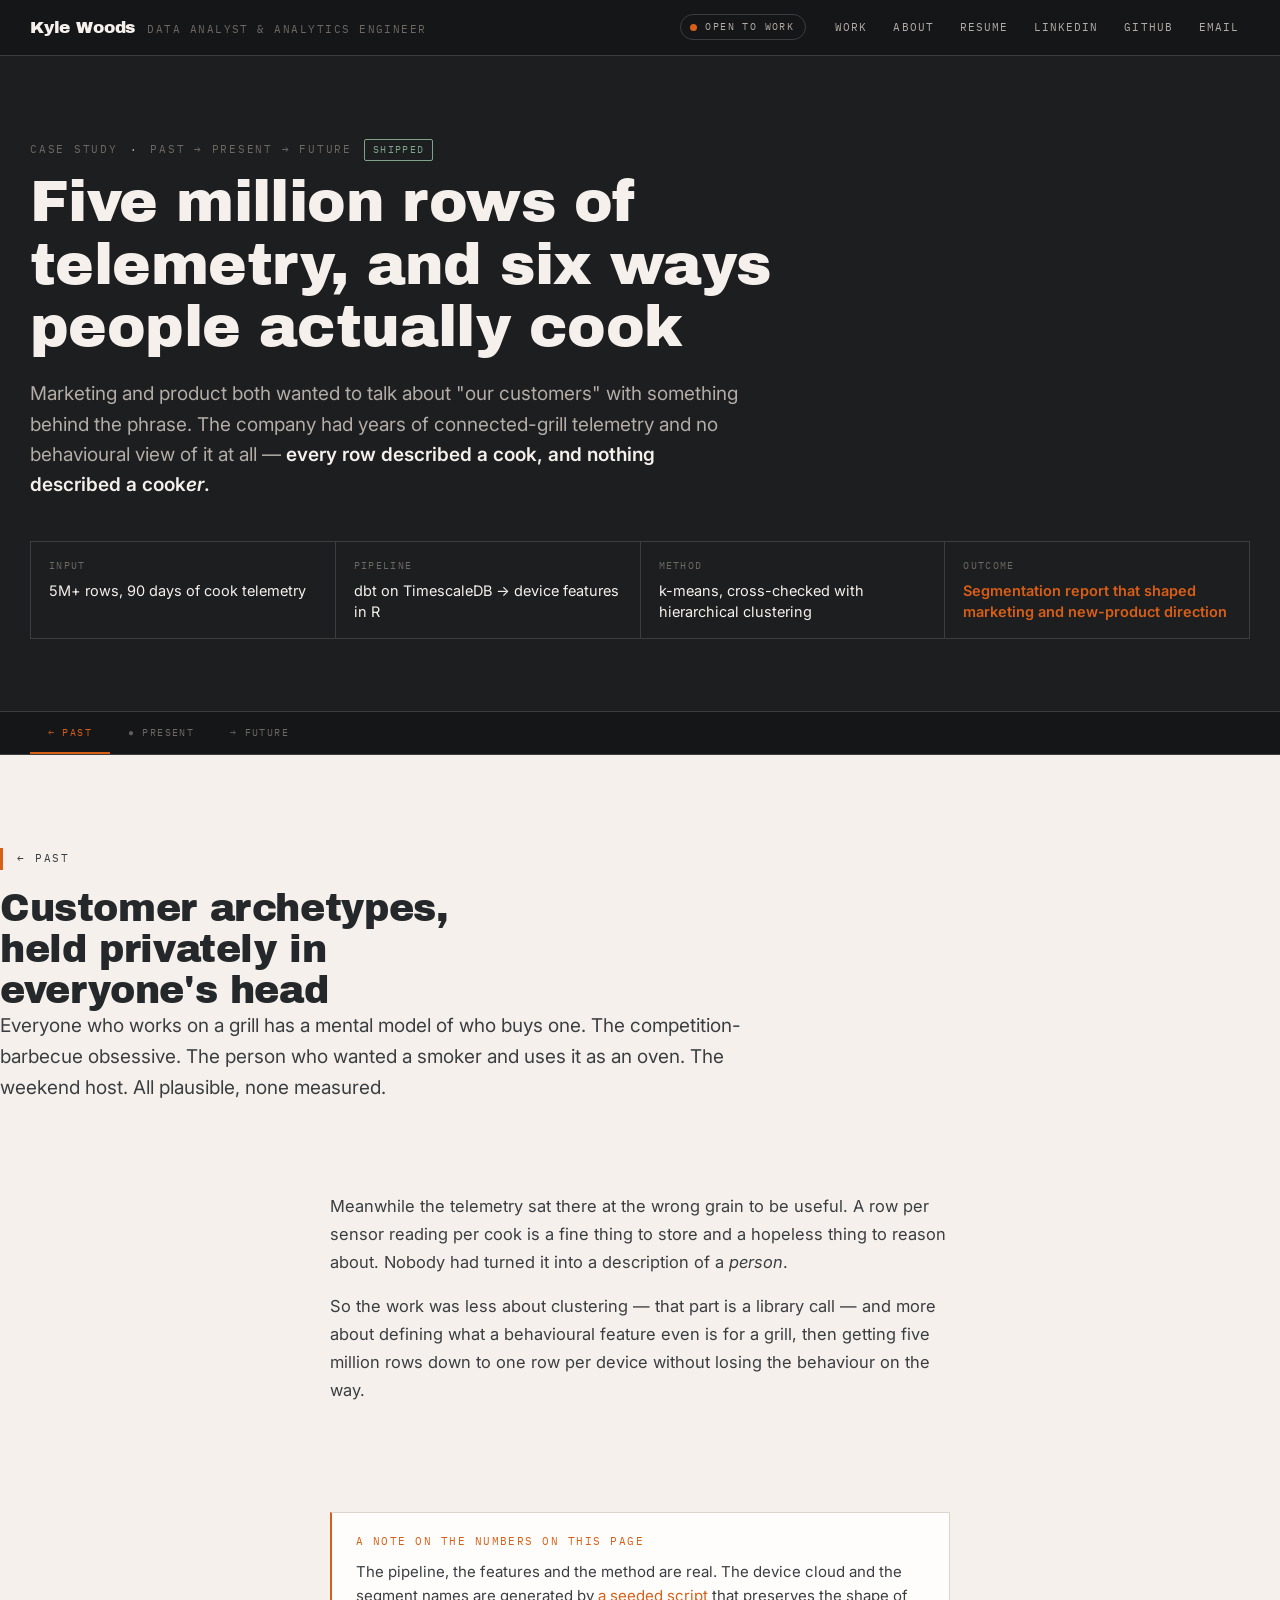
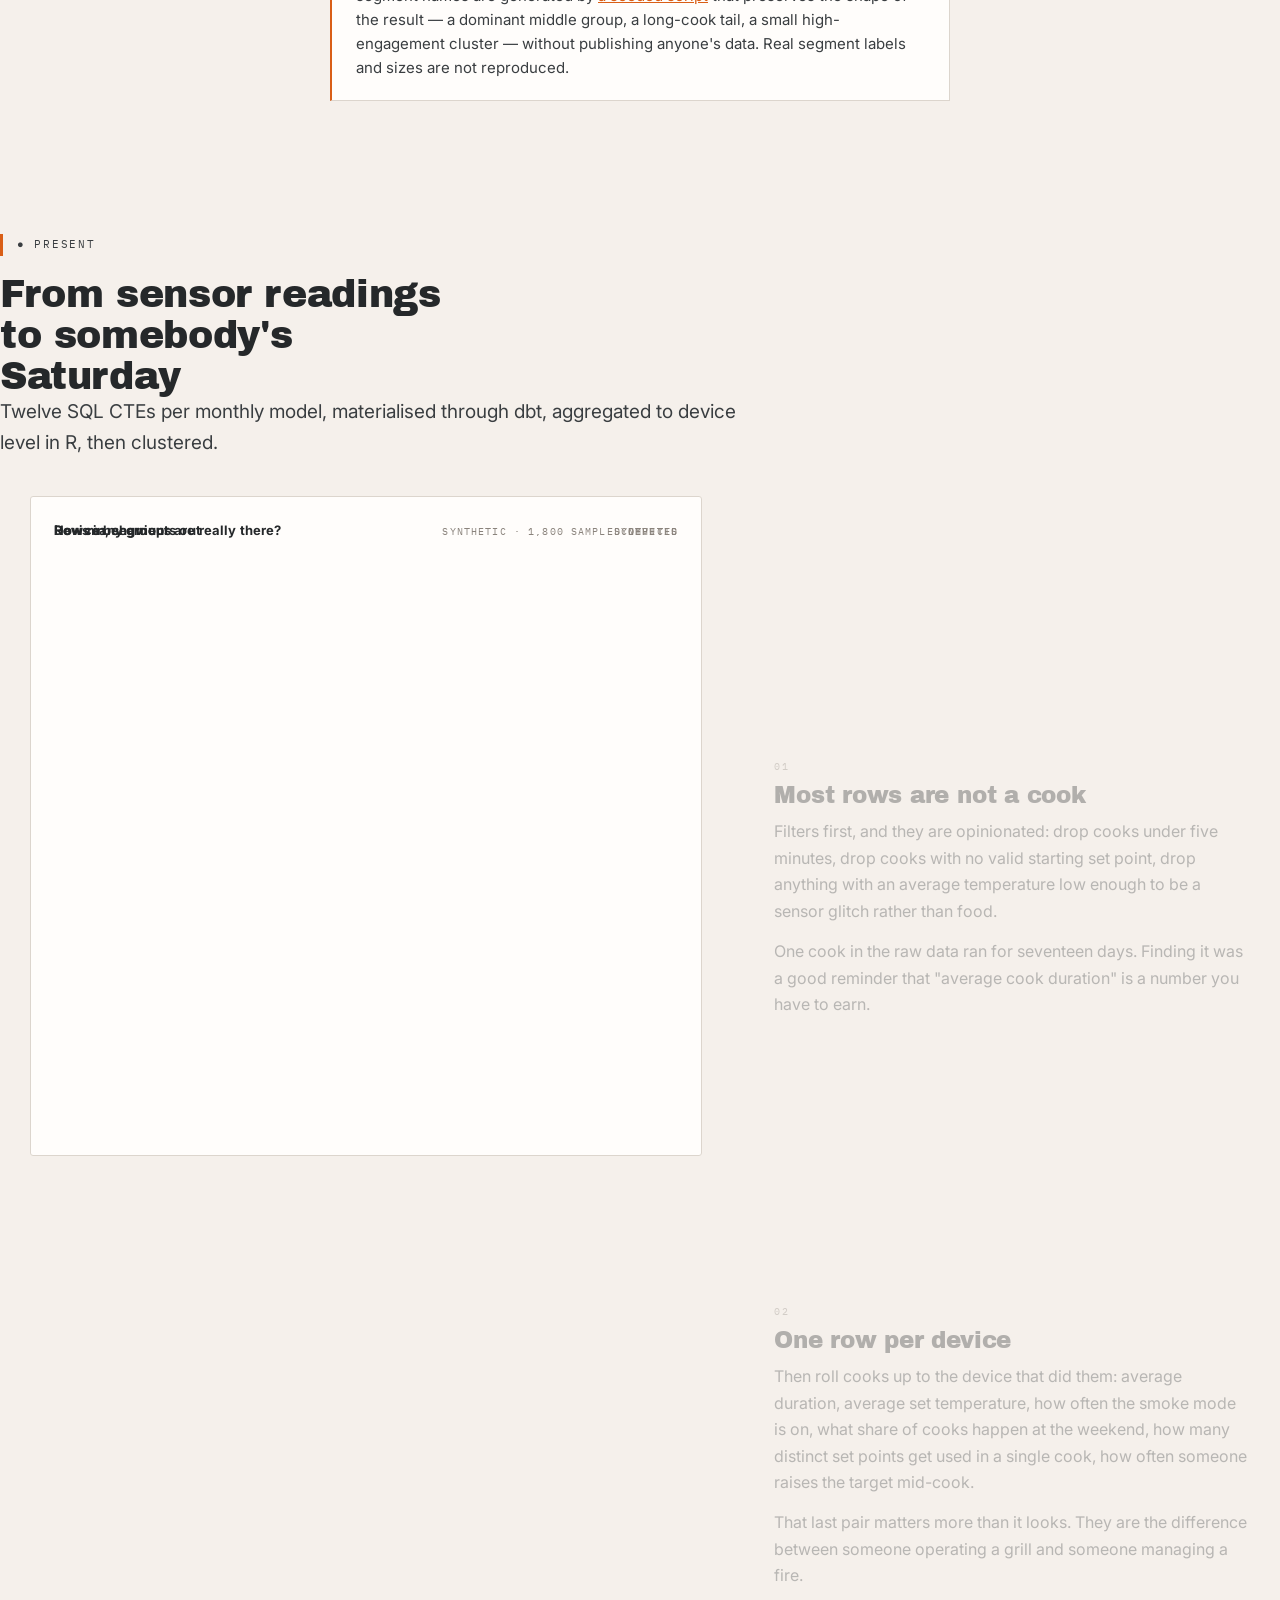
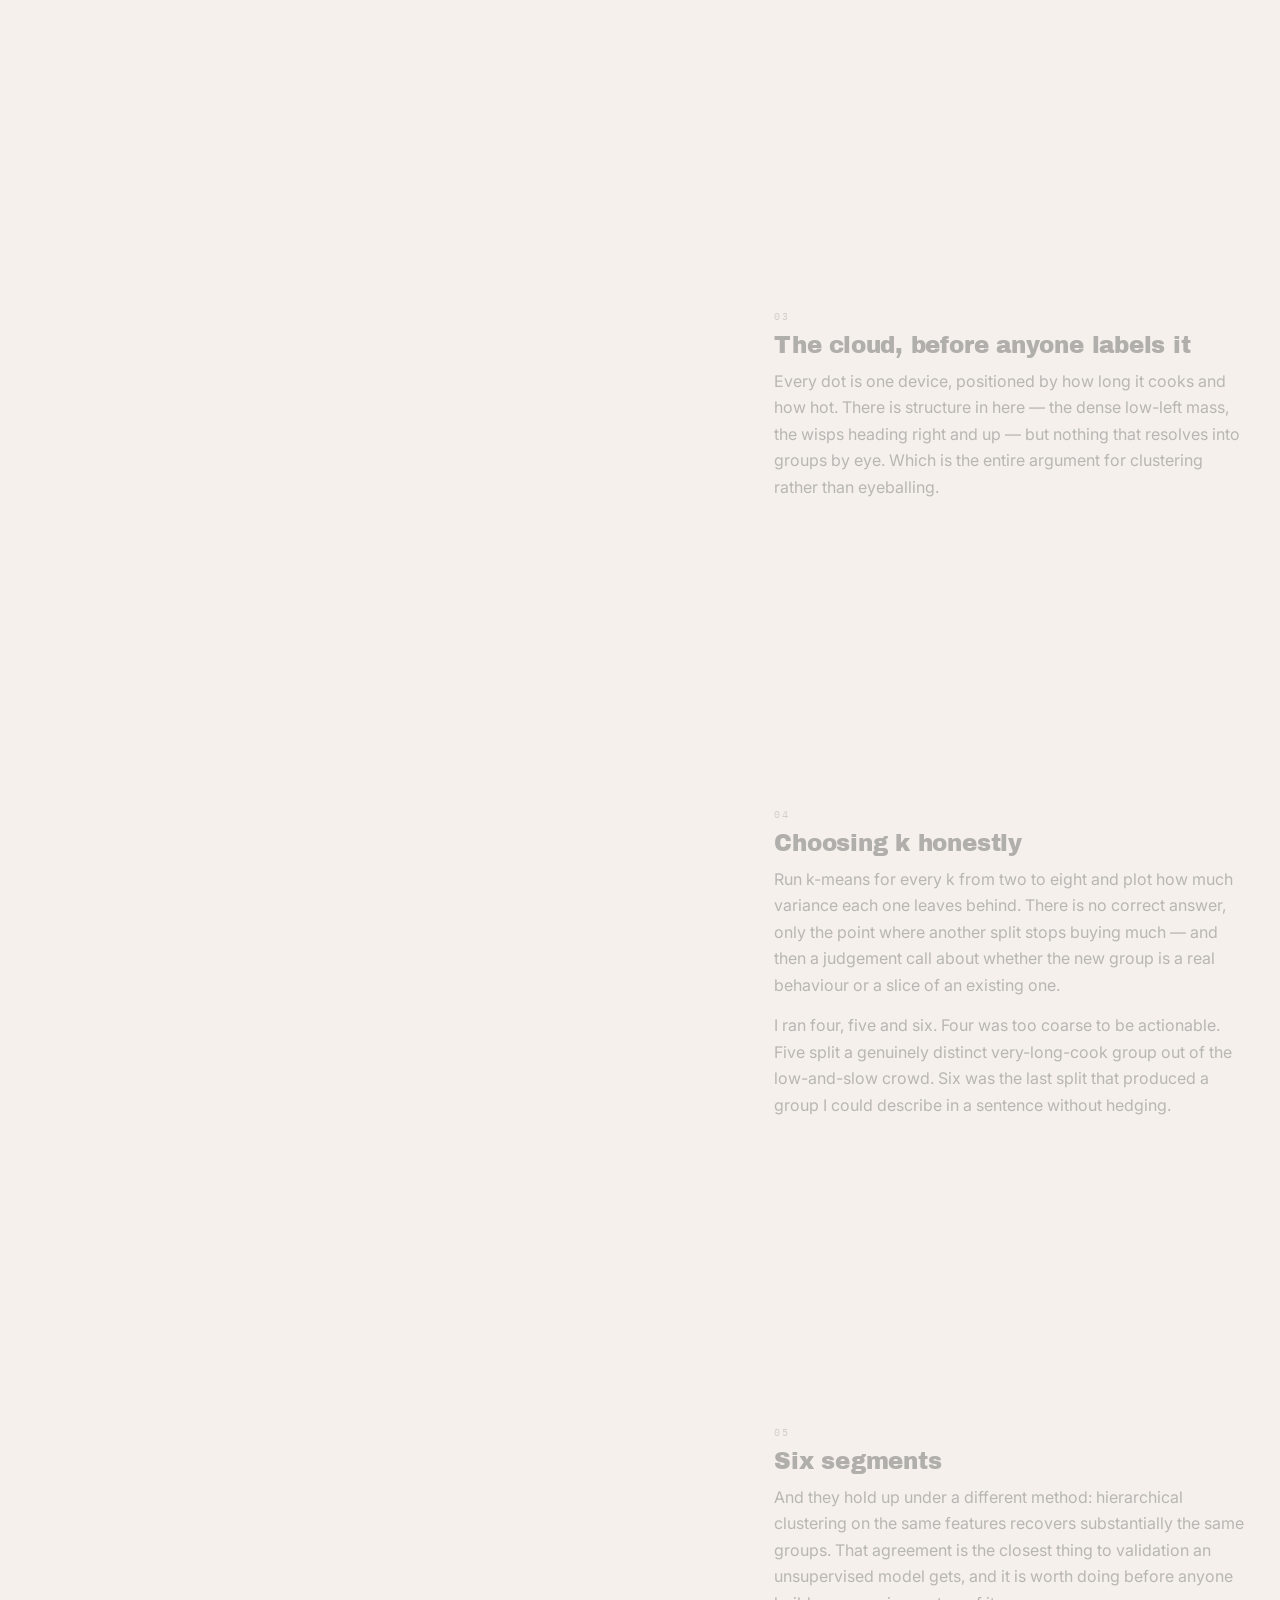
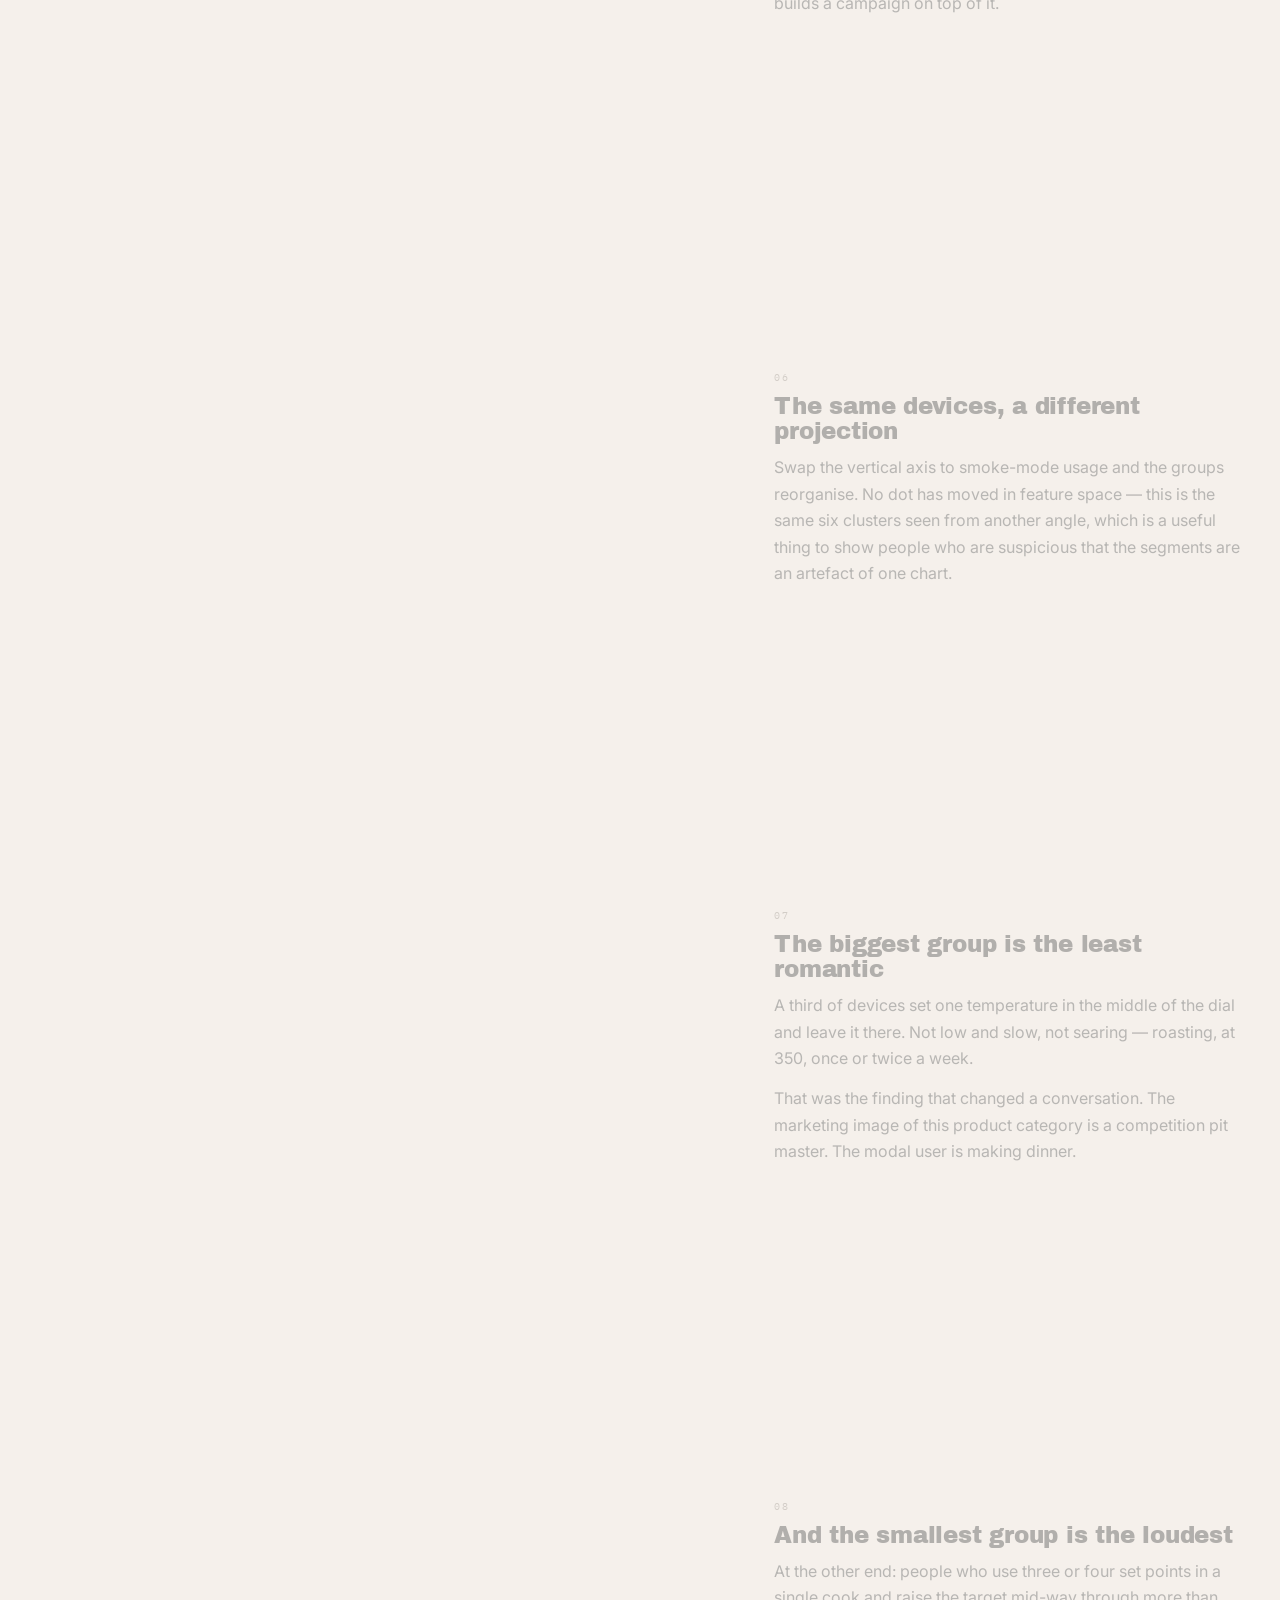
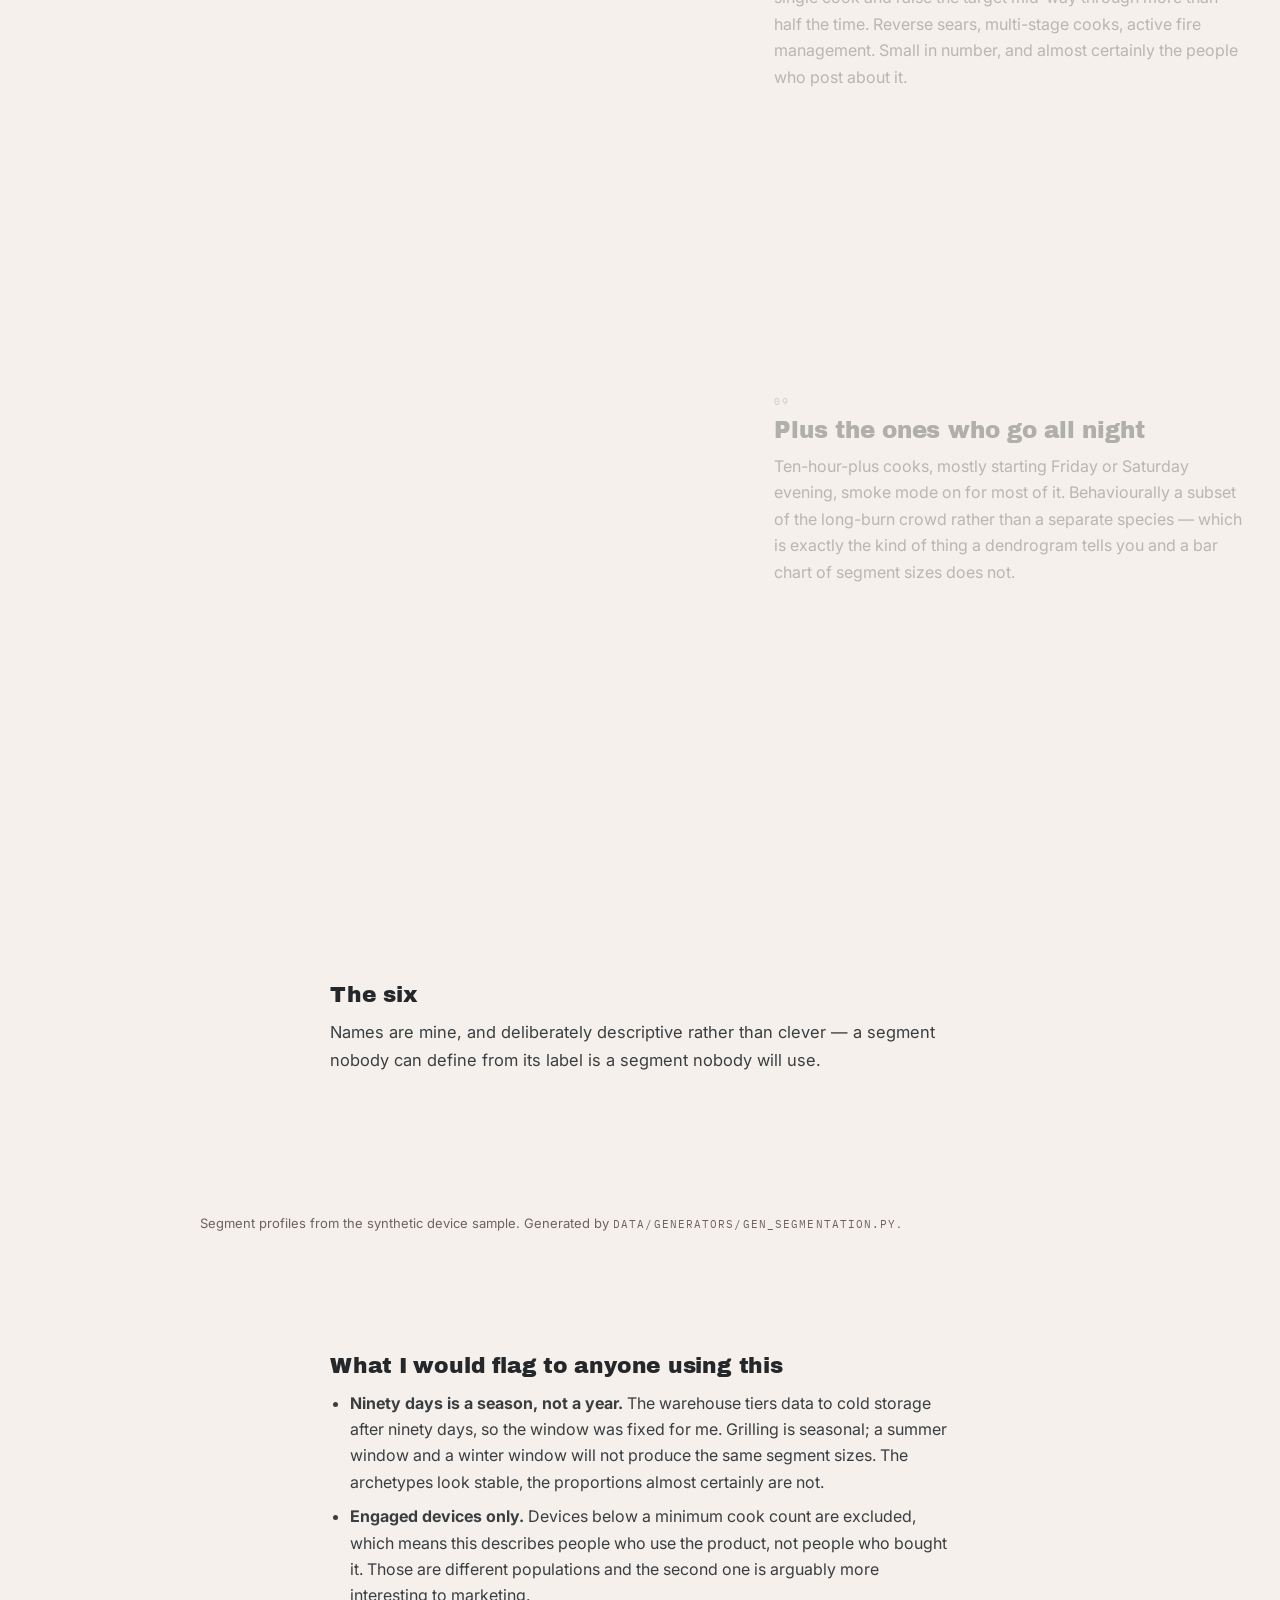
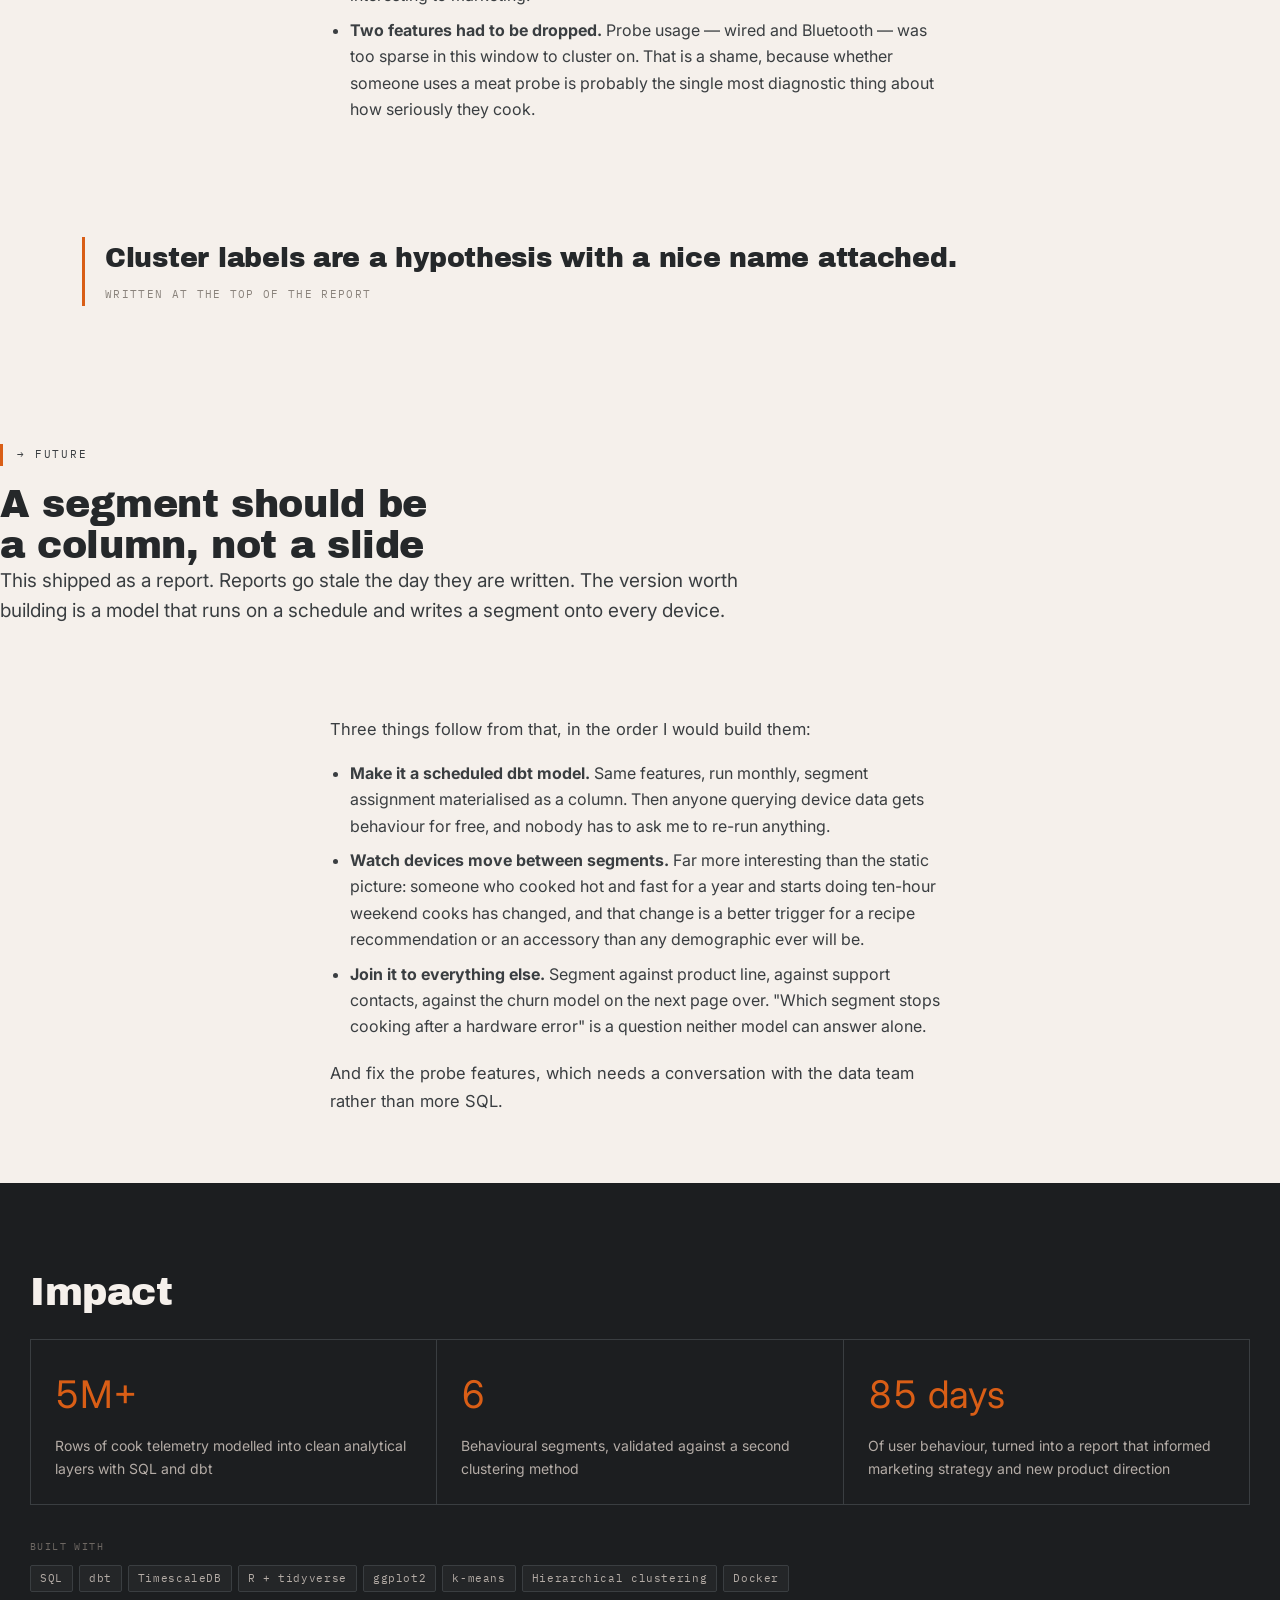
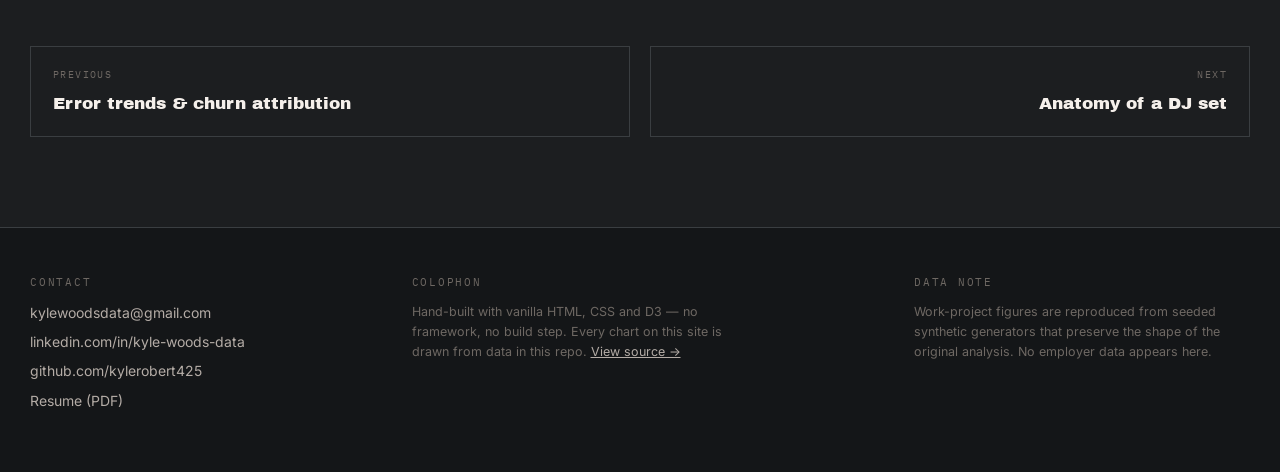
==== projects/consumer-segmentation/index.html @ d97065ed "Four scrollytelling case studies Woodridge (Problem -> Root cause -> Fix): the centrepiece is a char" ====
<!DOCTYPE html>
<html lang="en" data-base="../../">
<head>
<meta charset="utf-8">
<meta name="viewport" content="width=device-width, initial-scale=1">
<title>Six ways to cook: consumer segmentation — Kyle Woods</title>
<meta name="description" content="Five million rows of cook telemetry modelled into device-level behaviour and clustered into six segments that shaped marketing and product strategy.">
<meta property="og:title" content="Six ways to cook: consumer segmentation — Kyle Woods">
<meta property="og:description" content="From 5M rows of IoT telemetry to six behavioural segments, with dbt, R and k-means.">
<meta property="og:type" content="article">
<meta property="og:image" content="../../assets/img/og-segmentation.png">
<meta name="twitter:card" content="summary_large_image">
<link rel="icon" href="../../assets/img/favicon.svg" type="image/svg+xml">
<link rel="preconnect" href="https://fonts.googleapis.com">
<link rel="preconnect" href="https://fonts.gstatic.com" crossorigin>
<link href="https://fonts.googleapis.com/css2?family=Archivo+Black&family=IBM+Plex+Mono:wght@400;500&family=Inter:wght@400;600;700&display=swap" rel="stylesheet">
<link rel="stylesheet" href="../../assets/css/theme.css">
<link rel="stylesheet" href="../../assets/css/case-study.css">
</head>
<body>
<a class="skip" href="#main">Skip to content</a>
<header data-site-head></header>

<main id="main">

  <section class="cs-hero">
    <div class="wrap">
      <p class="eyebrow"><span>Case study</span><span class="ash">·</span><span>Past → Present → Future</span><span class="badge badge-shipped">Shipped</span></p>
      <h1>Five million rows of telemetry, and six ways people actually cook</h1>
      <p class="cs-dek">Marketing and product both wanted to talk about "our customers" with something behind the phrase. The company had years of connected-grill telemetry and no behavioural view of it at all — <strong>every row described a cook, and nothing described a cook<em>er</em>.</strong></p>

      <dl class="cs-facts">
        <div class="cs-fact"><dt>Input</dt><dd>5M+ rows, 90 days of cook telemetry</dd></div>
        <div class="cs-fact"><dt>Pipeline</dt><dd>dbt on TimescaleDB → device features in R</dd></div>
        <div class="cs-fact"><dt>Method</dt><dd>k-means, cross-checked with hierarchical clustering</dd></div>
        <div class="cs-fact cs-fact--hi"><dt>Outcome</dt><dd>Segmentation report that shaped marketing and new-product direction</dd></div>
      </dl>
    </div>
  </section>

  <nav class="frame-rail" aria-label="Story sections">
    <div class="frame-rail-in">
      <a class="frame-step" href="#past"><span class="glyph" aria-hidden="true">←</span>Past</a>
      <a class="frame-step" href="#present"><span class="glyph" aria-hidden="true">●</span>Present</a>
      <a class="frame-step" href="#future"><span class="glyph" aria-hidden="true">→</span>Future</a>
    </div>
  </nav>

  <div class="light">
    <section id="past">
      <div class="wrap section-head">
        <p class="section-marker"><span aria-hidden="true">←</span> Past</p>
        <h2>Customer archetypes, held privately in everyone's head</h2>
        <p class="section-lede">Everyone who works on a grill has a mental model of who buys one. The competition-barbecue obsessive. The person who wanted a smoker and uses it as an oven. The weekend host. All plausible, none measured.</p>
      </div>

      <div class="prose">
        <p>Meanwhile the telemetry sat there at the wrong grain to be useful. A row per sensor reading per cook is a fine thing to store and a hopeless thing to reason about. Nobody had turned it into a description of a <em>person</em>.</p>
        <p>So the work was less about clustering — that part is a library call — and more about defining what a behavioural feature even is for a grill, then getting five million rows down to one row per device without losing the behaviour on the way.</p>
      </div>

      <div class="callout">
        <h4>A note on the numbers on this page</h4>
        <p>The pipeline, the features and the method are real. The device cloud and the segment names are generated by <a href="../../data/generators/">a seeded script</a> that preserves the shape of the result — a dominant middle group, a long-cook tail, a small high-engagement cluster — without publishing anyone's data. Real segment labels and sizes are not reproduced.</p>
      </div>
    </section>

    <section id="present">
      <div class="wrap section-head">
        <p class="section-marker"><span aria-hidden="true">●</span> Present</p>
        <h2>From sensor readings to somebody's Saturday</h2>
        <p class="section-lede">Twelve SQL CTEs per monthly model, materialised through dbt, aggregated to device level in R, then clustered.</p>
      </div>

      <div class="wrap">
        <div class="scrolly" id="scrolly-seg">
          <div class="scrolly-graphic">
            <figure data-viz="rollup">
              <div class="graphic-head">
                <span class="chart-title">Rows in, segments out</span>
                <span class="graphic-tag">Synthetic</span>
              </div>
              <div class="graphic-body"></div>
              <div class="graphic-foot"></div>
            </figure>
            <figure data-viz="scatter">
              <div class="graphic-head">
                <span class="chart-title">Device behaviour</span>
                <span class="graphic-tag">Synthetic · 1,800 sampled devices</span>
              </div>
              <div class="legend" data-legend="scatter"></div>
              <div class="graphic-body"></div>
              <div class="graphic-foot"></div>
            </figure>
            <figure data-viz="elbow">
              <div class="graphic-head">
                <span class="chart-title">How many groups are really there?</span>
                <span class="graphic-tag">Computed</span>
              </div>
              <div class="graphic-body"></div>
              <div class="graphic-foot"></div>
            </figure>
          </div>

          <div class="scrolly-steps">
            <div class="step"><div class="step-card">
              <span class="step-n">01</span>
              <h3>Most rows are not a cook</h3>
              <p>Filters first, and they are opinionated: drop cooks under five minutes, drop cooks with no valid starting set point, drop anything with an average temperature low enough to be a sensor glitch rather than food.</p>
              <p>One cook in the raw data ran for seventeen days. Finding it was a good reminder that "average cook duration" is a number you have to earn.</p>
            </div></div>

            <div class="step"><div class="step-card">
              <span class="step-n">02</span>
              <h3>One row per device</h3>
              <p>Then roll cooks up to the device that did them: average duration, average set temperature, how often the smoke mode is on, what share of cooks happen at the weekend, how many distinct set points get used in a single cook, how often someone raises the target mid-cook.</p>
              <p>That last pair matters more than it looks. They are the difference between someone operating a grill and someone managing a fire.</p>
            </div></div>

            <div class="step"><div class="step-card">
              <span class="step-n">03</span>
              <h3>The cloud, before anyone labels it</h3>
              <p>Every dot is one device, positioned by how long it cooks and how hot. There is structure in here — the dense low-left mass, the wisps heading right and up — but nothing that resolves into groups by eye. Which is the entire argument for clustering rather than eyeballing.</p>
            </div></div>

            <div class="step"><div class="step-card">
              <span class="step-n">04</span>
              <h3>Choosing k honestly</h3>
              <p>Run k-means for every k from two to eight and plot how much variance each one leaves behind. There is no correct answer, only the point where another split stops buying much — and then a judgement call about whether the new group is a real behaviour or a slice of an existing one.</p>
              <p>I ran four, five and six. Four was too coarse to be actionable. Five split a genuinely distinct very-long-cook group out of the low-and-slow crowd. Six was the last split that produced a group I could describe in a sentence without hedging.</p>
            </div></div>

            <div class="step"><div class="step-card">
              <span class="step-n">05</span>
              <h3>Six segments</h3>
              <p>And they hold up under a different method: hierarchical clustering on the same features recovers substantially the same groups. That agreement is the closest thing to validation an unsupervised model gets, and it is worth doing before anyone builds a campaign on top of it.</p>
            </div></div>

            <div class="step"><div class="step-card">
              <span class="step-n">06</span>
              <h3>The same devices, a different projection</h3>
              <p>Swap the vertical axis to smoke-mode usage and the groups reorganise. No dot has moved in feature space — this is the same six clusters seen from another angle, which is a useful thing to show people who are suspicious that the segments are an artefact of one chart.</p>
            </div></div>

            <div class="step"><div class="step-card">
              <span class="step-n">07</span>
              <h3>The biggest group is the least romantic</h3>
              <p>A third of devices set one temperature in the middle of the dial and leave it there. Not low and slow, not searing — roasting, at 350, once or twice a week.</p>
              <p>That was the finding that changed a conversation. The marketing image of this product category is a competition pit master. The modal user is making dinner.</p>
            </div></div>

            <div class="step"><div class="step-card">
              <span class="step-n">08</span>
              <h3>And the smallest group is the loudest</h3>
              <p>At the other end: people who use three or four set points in a single cook and raise the target mid-way through more than half the time. Reverse sears, multi-stage cooks, active fire management. Small in number, and almost certainly the people who post about it.</p>
            </div></div>

            <div class="step"><div class="step-card">
              <span class="step-n">09</span>
              <h3>Plus the ones who go all night</h3>
              <p>Ten-hour-plus cooks, mostly starting Friday or Saturday evening, smoke mode on for most of it. Behaviourally a subset of the long-burn crowd rather than a separate species — which is exactly the kind of thing a dendrogram tells you and a bar chart of segment sizes does not.</p>
            </div></div>
          </div>
        </div>
      </div>

      <div class="prose">
        <h3>The six</h3>
        <p>Names are mine, and deliberately descriptive rather than clever — a segment nobody can define from its label is a segment nobody will use.</p>
      </div>
      <div class="seg-cards" data-seg-cards></div>

      <div class="table-wrap table-wrap--wide">
        <div data-seg-table></div>
        <p class="cap">Segment profiles from the synthetic device sample. Generated by <span class="mono">data/generators/gen_segmentation.py</span>.</p>
      </div>

      <div class="prose">
        <h3>What I would flag to anyone using this</h3>
        <ul>
          <li><strong>Ninety days is a season, not a year.</strong> The warehouse tiers data to cold storage after ninety days, so the window was fixed for me. Grilling is seasonal; a summer window and a winter window will not produce the same segment sizes. The archetypes look stable, the proportions almost certainly are not.</li>
          <li><strong>Engaged devices only.</strong> Devices below a minimum cook count are excluded, which means this describes people who use the product, not people who bought it. Those are different populations and the second one is arguably more interesting to marketing.</li>
          <li><strong>Two features had to be dropped.</strong> Probe usage — wired and Bluetooth — was too sparse in this window to cluster on. That is a shame, because whether someone uses a meat probe is probably the single most diagnostic thing about how seriously they cook.</li>
        </ul>
      </div>

      <blockquote class="pull">
        Cluster labels are a hypothesis with a nice name attached.
        <cite>Written at the top of the report</cite>
      </blockquote>
    </section>

    <section id="future">
      <div class="wrap section-head">
        <p class="section-marker"><span aria-hidden="true">→</span> Future</p>
        <h2>A segment should be a column, not a slide</h2>
        <p class="section-lede">This shipped as a report. Reports go stale the day they are written. The version worth building is a model that runs on a schedule and writes a segment onto every device.</p>
      </div>

      <div class="prose">
        <p>Three things follow from that, in the order I would build them:</p>
        <ul>
          <li><strong>Make it a scheduled dbt model.</strong> Same features, run monthly, segment assignment materialised as a column. Then anyone querying device data gets behaviour for free, and nobody has to ask me to re-run anything.</li>
          <li><strong>Watch devices move between segments.</strong> Far more interesting than the static picture: someone who cooked hot and fast for a year and starts doing ten-hour weekend cooks has changed, and that change is a better trigger for a recipe recommendation or an accessory than any demographic ever will be.</li>
          <li><strong>Join it to everything else.</strong> Segment against product line, against support contacts, against the churn model on the next page over. "Which segment stops cooking after a hardware error" is a question neither model can answer alone.</li>
        </ul>
        <p>And fix the probe features, which needs a conversation with the data team rather than more SQL.</p>
      </div>
    </section>
  </div>

  <section class="impact">
    <div class="wrap">
      <h2>Impact</h2>
      <div class="impact-grid">
        <div class="impact-cell">
          <span class="stat-value num" data-count="5" data-unit="M+">0</span>
          <p>Rows of cook telemetry modelled into clean analytical layers with SQL and dbt</p>
        </div>
        <div class="impact-cell">
          <span class="stat-value num">6</span>
          <p>Behavioural segments, validated against a second clustering method</p>
        </div>
        <div class="impact-cell">
          <span class="stat-value num" data-count="90" data-unit=" days">0</span>
          <p>Of user behaviour, turned into a report that informed marketing strategy and new product direction</p>
        </div>
      </div>

      <p class="stack-note">Built with</p>
      <ul class="chips">
        <li class="chip">SQL</li>
        <li class="chip">dbt</li>
        <li class="chip">TimescaleDB</li>
        <li class="chip">R + tidyverse</li>
        <li class="chip">ggplot2</li>
        <li class="chip">k-means</li>
        <li class="chip">Hierarchical clustering</li>
        <li class="chip">Docker</li>
      </ul>

      <nav class="cs-nav" aria-label="Case studies">
        <a href="../woodridge-churn/index.html">
          <span class="dir">Previous</span>
          <span class="ttl">Error trends & churn attribution</span>
        </a>
        <a class="next" href="../anatomy-of-a-dj-set/index.html">
          <span class="dir">Next</span>
          <span class="ttl">Anatomy of a DJ set</span>
        </a>
      </nav>
    </div>
  </section>
</main>

<footer data-site-foot></footer>

<script src="../../assets/js/config.js"></script>
<script src="../../assets/js/site.js"></script>
<script src="../../assets/js/lib/d3.v7.min.js"></script>
<script src="../../assets/js/scrolly.js"></script>
<script src="../../assets/js/charts/common.js"></script>
<script src="../../assets/js/charts/segmentation.js"></script>
</body>
</html>
---- assets/css/theme.css ----
/* ===========================================================================
   theme.css — design tokens + base + components shared by every page.
   Ember-and-soot: flat colors, no gradients, one accent.
   =========================================================================== */

:root {
  /* --- palette --------------------------------------------------------- */
  --soot:      #1C1E20;
  --soot-deep: #141618;
  --panel:     #25282A;
  --panel-hi:  #2E3235;
  --ember:     #D95E16;
  --ember-hi:  #F0771F;
  --ember-dim: #8A3C0E;
  --ash:       #B4ACA6;
  --ash-dim:   #6E6863;
  --offwhite:  #F5F0EB;
  --ink:       #25282A;
  --rule:      #3A3E41;
  --rule-lite: #DCD5CD;

  /* chart series: one ember highlight, everything else desaturated */
  --series-1: #D95E16;   /* highlight */
  --series-2: #8E9BA6;
  --series-3: #6E6863;
  --series-4: #A8877A;
  --series-5: #56606B;
  --series-6: #8B7E5E;
  --good:     #6E9A72;
  --bad:      #C0472F;

  /* --- type ------------------------------------------------------------ */
  --font-display: 'Archivo Black', 'Helvetica Neue', Impact, sans-serif;
  --font-body: 'Inter', -apple-system, BlinkMacSystemFont, 'Segoe UI', sans-serif;
  --font-mono: 'IBM Plex Mono', ui-monospace, 'SF Mono', Menlo, monospace;

  /* --- rhythm ---------------------------------------------------------- */
  --gap:   clamp(14px, 1.6vw, 22px);
  --pad:   clamp(18px, 2.4vw, 30px);
  --maxw:  1360px;
  --readw: 62ch;
  --radius: 3px;

  --t-fast: 180ms cubic-bezier(.4,0,.2,1);
  --t-mid:  300ms cubic-bezier(.4,0,.2,1);
  --t-slow: 420ms cubic-bezier(.4,0,.2,1);
}

/* --- reset ---------------------------------------------------------------- */
*, *::before, *::after { box-sizing: border-box; }
html { -webkit-text-size-adjust: 100%; scroll-behavior: smooth; }
body {
  margin: 0;
  background: var(--soot);
  color: var(--offwhite);
  font-family: var(--font-body);
  font-size: 16px;
  line-height: 1.6;
  font-feature-settings: 'tnum' 0;
  -webkit-font-smoothing: antialiased;
}
img, svg { display: block; max-width: 100%; }
a { color: inherit; }
button { font: inherit; color: inherit; background: none; border: none; cursor: pointer; }

/* Numbers always tabular so counters don't jitter as they animate. */
.num, .stat-value, .chip, .badge, table td, table th, .mono {
  font-variant-numeric: tabular-nums;
  font-feature-settings: 'tnum' 1;
}

/* --- typography ----------------------------------------------------------- */
h1, h2, h3 { font-family: var(--font-display); font-weight: 400; line-height: 1.08; letter-spacing: -0.01em; margin: 0; }
h1 { font-size: clamp(30px, 4.6vw, 58px); }
h2 { font-size: clamp(24px, 3vw, 38px); }
h3 { font-size: clamp(17px, 1.7vw, 22px); }
p  { margin: 0 0 1em; }

.mono {
  font-family: var(--font-mono);
  font-size: 11px;
  letter-spacing: 0.1em;
  text-transform: uppercase;
}
.eyebrow {
  font-family: var(--font-mono);
  font-size: 11px;
  letter-spacing: 0.16em;
  text-transform: uppercase;
  color: var(--ash-dim);
  margin: 0 0 10px;
}

/* Orange left-bar accent — used on section heads and pull quotes. */
.bar-accent { border-left: 3px solid var(--ember); padding-left: 16px; }

/* --- layout --------------------------------------------------------------- */
.wrap { max-width: var(--maxw); margin: 0 auto; padding: 0 var(--pad); }
.wrap-read { max-width: 780px; margin: 0 auto; padding: 0 var(--pad); }

/* --- skip link ------------------------------------------------------------ */
.skip {
  position: absolute; left: -9999px; top: 0; z-index: 999;
  background: var(--ember); color: #fff; padding: 10px 16px; font: 600 14px var(--font-body);
}
.skip:focus { left: 8px; top: 8px; }

/* --- site header ---------------------------------------------------------- */
.site-head {
  border-bottom: 1px solid var(--rule);
  background: var(--soot-deep);
  position: sticky; top: 0; z-index: 50;
}
.site-head-in {
  max-width: var(--maxw); margin: 0 auto; padding: 12px var(--pad);
  display: flex; align-items: center; gap: 18px; flex-wrap: wrap;
}
.brand { display: flex; align-items: baseline; gap: 12px; text-decoration: none; }
.brand-name { font-family: var(--font-display); font-size: 17px; letter-spacing: -0.01em; }
.brand-title { font-family: var(--font-mono); font-size: 10.5px; letter-spacing: 0.14em; text-transform: uppercase; color: var(--ash-dim); }
.head-spacer { flex: 1 1 auto; }

.status-pill {
  display: inline-flex; align-items: center; gap: 8px;
  font-family: var(--font-mono); font-size: 10px; letter-spacing: 0.14em; text-transform: uppercase;
  color: var(--ash); border: 1px solid var(--rule); border-radius: 100px; padding: 4px 11px 4px 9px;
}
.status-dot {
  width: 7px; height: 7px; border-radius: 50%; background: var(--ember);
  box-shadow: 0 0 0 0 rgba(217,94,22,.55); animation: pulse 2.4s ease-out infinite;
}
@keyframes pulse {
  0%   { box-shadow: 0 0 0 0 rgba(217,94,22,.5); }
  70%  { box-shadow: 0 0 0 7px rgba(217,94,22,0); }
  100% { box-shadow: 0 0 0 0 rgba(217,94,22,0); }
}

.head-links { display: flex; gap: 4px; flex-wrap: wrap; }
.head-links::-webkit-scrollbar { display: none; }
.head-links a {
  font-family: var(--font-mono); font-size: 10.5px; letter-spacing: 0.1em; text-transform: uppercase;
  color: var(--ash); text-decoration: none; padding: 6px 10px; border: 1px solid transparent;
  transition: color var(--t-fast), border-color var(--t-fast);
}
.head-links a:hover, .head-links a:focus-visible { color: var(--offwhite); border-color: var(--rule); }

/* --- badges & chips ------------------------------------------------------- */
.badge {
  display: inline-block; font-family: var(--font-mono); font-size: 9.5px;
  letter-spacing: 0.14em; text-transform: uppercase; padding: 3px 8px;
  border: 1px solid currentColor; border-radius: 2px; line-height: 1.5;
}
.badge-production { color: var(--ember); }
.badge-shipped    { color: #7FA48A; }
.badge-dev        { color: #C2A24A; }
.badge-planned    { color: var(--ash-dim); }

.chips { display: flex; flex-wrap: wrap; gap: 6px; padding: 0; margin: 0; list-style: none; }
.chip {
  font-family: var(--font-mono); font-size: 10.5px; letter-spacing: 0.06em;
  color: var(--ash); background: rgba(255,255,255,.035);
  border: 1px solid var(--rule); border-radius: 2px; padding: 4px 9px; white-space: nowrap;
}
.light .chip { color: #5C5651; background: rgba(0,0,0,.03); border-color: var(--rule-lite); }

/* --- footer --------------------------------------------------------------- */
.site-foot {
  border-top: 1px solid var(--rule); background: var(--soot-deep);
  padding: 46px 0 60px; margin-top: 0;
}
.foot-grid { display: flex; gap: 30px; flex-wrap: wrap; align-items: flex-start; justify-content: space-between; }
.foot-links { display: flex; flex-direction: column; gap: 7px; }
.foot-links a { color: var(--ash); text-decoration: none; font-size: 14px; transition: color var(--t-fast); }
.foot-links a:hover { color: var(--ember); }
.foot-note { color: var(--ash-dim); font-size: 12.5px; max-width: 42ch; }
.foot-note a { color: var(--ash); }

/* --- charts (shared SVG conventions) -------------------------------------- */
.axis text        { font-family: var(--font-mono); font-size: 10px; fill: var(--ash-dim); letter-spacing: .04em; }
.axis line,
.axis path        { stroke: var(--rule); shape-rendering: crispEdges; }
.grid line        { stroke: var(--rule); stroke-opacity: .5; shape-rendering: crispEdges; }
.light .axis text { fill: #7A736C; }
.light .axis line, .light .axis path { stroke: var(--rule-lite); }
.light .grid line { stroke: var(--rule-lite); stroke-opacity: .8; }

.series-line { fill: none; stroke-width: 2; stroke-linejoin: round; stroke-linecap: round; }
.series-muted { stroke: var(--series-3); opacity: .5; }
.series-hi    { stroke: var(--ember); }

/* NYT-style annotation: thin leader line, short bold label. */
.annot-line  { stroke: var(--ember); stroke-width: 1; }
.annot-label { font-family: var(--font-body); font-size: 12px; font-weight: 700; fill: var(--offwhite); }
.annot-sub   { font-family: var(--font-body); font-size: 11.5px; fill: var(--ash); }
.light .annot-label { fill: var(--ink); }
.light .annot-sub   { fill: #6B645E; }

.chart-title { font-family: var(--font-body); font-size: 13px; font-weight: 700; letter-spacing: .01em; }
.chart-sub   { font-family: var(--font-mono); font-size: 10px; letter-spacing: .1em; text-transform: uppercase; fill: var(--ash-dim); }

.legend { display: flex; flex-wrap: wrap; gap: 12px; font-family: var(--font-mono); font-size: 10.5px; letter-spacing: .06em; text-transform: uppercase; color: var(--ash); }
.legend-item { display: inline-flex; align-items: center; gap: 6px; }
.legend-swatch { width: 11px; height: 3px; border-radius: 2px; }
.light .legend { color: #6B645E; }

/* Tooltip shared by every chart. */
.tip {
  position: fixed; z-index: 200; pointer-events: none; opacity: 0;
  background: var(--soot-deep); color: var(--offwhite);
  border: 1px solid var(--rule); border-left: 2px solid var(--ember);
  padding: 8px 11px; font-size: 12.5px; line-height: 1.45;
  box-shadow: 0 8px 24px rgba(0,0,0,.4); transition: opacity 120ms linear;
  max-width: 260px;
}
.tip strong { font-weight: 700; }
.tip .tip-k { font-family: var(--font-mono); font-size: 10px; letter-spacing: .1em; text-transform: uppercase; color: var(--ash-dim); display: block; }

/* --- utility -------------------------------------------------------------- */
.visually-hidden {
  position: absolute; width: 1px; height: 1px; margin: -1px; padding: 0;
  overflow: hidden; clip: rect(0 0 0 0); white-space: nowrap; border: 0;
}
.ember { color: var(--ember); }
.ash   { color: var(--ash); }

/* --- header on small screens ---------------------------------------------- */
/* The header is sticky, so every pixel it grows is a pixel of reading area
   lost for the whole page. Below tablet it collapses to one row that scrolls
   sideways rather than wrapping to three. */
@media (max-width: 900px) {
  .brand-title { display: none; }
}
@media (max-width: 720px) {
  .site-head-in { padding: 9px var(--pad); gap: 10px; }
  .head-links {
    flex-wrap: nowrap; overflow-x: auto; scrollbar-width: none;
    -webkit-overflow-scrolling: touch; margin: 0 calc(var(--pad) * -1); padding: 0 var(--pad);
    width: 100%; order: 3;
  }
  .head-links a { padding: 5px 9px; }
  .head-spacer { display: none; }
  .brand { flex: 1 1 auto; }
  .status-pill { order: 2; }
}
@media (max-width: 400px) {
  .status-pill { font-size: 0; gap: 0; padding: 6px; border-radius: 50%; }
}

/* --- motion --------------------------------------------------------------- */
@media (prefers-reduced-motion: reduce) {
  html { scroll-behavior: auto; }
  *, *::before, *::after {
    animation-duration: .001ms !important;
    animation-iteration-count: 1 !important;
    transition-duration: .001ms !important;
  }
}
---- assets/css/case-study.css ----
/* ===========================================================================
   case-study.css — Layer 2. Dark hero → light reading column → dark impact.
   =========================================================================== */

/* --- hero (dark) ---------------------------------------------------------- */
.cs-hero { padding: clamp(40px, 6.5vw, 86px) 0 clamp(34px, 4.5vw, 56px); border-bottom: 1px solid var(--rule); }
.cs-hero .eyebrow { display: flex; align-items: center; gap: 12px; flex-wrap: wrap; }
.cs-hero h1 { max-width: 20ch; margin-bottom: 20px; }
.cs-dek { font-size: clamp(16px, 1.5vw, 19px); color: var(--ash); max-width: 60ch; }
.cs-dek strong { color: var(--offwhite); font-weight: 600; }

.cs-facts { display: grid; grid-template-columns: repeat(4, minmax(0, 1fr)); gap: 1px; background: var(--rule); border: 1px solid var(--rule); margin-top: clamp(26px, 3.4vw, 40px); }
.cs-fact { background: var(--soot); padding: 16px 18px; }
.cs-fact dt { font-family: var(--font-mono); font-size: 9.5px; letter-spacing: .14em; text-transform: uppercase; color: var(--ash-dim); margin-bottom: 7px; }
.cs-fact dd { margin: 0; font-size: 14.5px; line-height: 1.45; }
.cs-fact--hi dd { color: var(--ember); font-weight: 600; }

/* Hero with a photo alongside — used by the personal project. */
.cs-hero--media .wrap { display: grid; grid-template-columns: minmax(0, 1fr) 230px; gap: clamp(24px, 4vw, 56px); align-items: start; }
.cs-hero--media .cs-facts { grid-column: 1 / -1; }
.cs-hero-photo { border: 1px solid var(--rule); border-radius: var(--radius); overflow: hidden; position: relative; }
.cs-hero-photo img { width: 100%; height: auto; aspect-ratio: 1; object-fit: cover; filter: grayscale(1) contrast(1.05); transition: filter var(--t-slow); }
.cs-hero-photo::after { content: ''; position: absolute; inset: 0; background: var(--ember); mix-blend-mode: color; opacity: .22; transition: opacity var(--t-slow); }
.cs-hero--media:hover .cs-hero-photo img { filter: none; }
.cs-hero--media:hover .cs-hero-photo::after { opacity: 0; }
.cs-hero-photo-cap { font-family: var(--font-mono); font-size: 9.5px; letter-spacing: .12em; text-transform: uppercase; color: var(--ash-dim); margin-top: 8px; }
@media (max-width: 760px) {
  .cs-hero--media .wrap { grid-template-columns: 1fr; }
  .cs-hero--media .cs-hero-photo { max-width: 180px; }
}

/* --- frame rail: the three narrative beats, always visible ---------------- */
.frame-rail {
  position: sticky; top: var(--head-h, 53px); z-index: 40;
  background: var(--soot-deep); border-bottom: 1px solid var(--rule);
}
.frame-rail-in { max-width: var(--maxw); margin: 0 auto; padding: 0 var(--pad); display: flex; gap: 0; overflow-x: auto; scrollbar-width: none; }
.frame-rail-in::-webkit-scrollbar { display: none; }
.frame-step {
  font-family: var(--font-mono); font-size: 10px; letter-spacing: .14em; text-transform: uppercase;
  color: var(--ash-dim); padding: 13px 18px 11px; border-bottom: 2px solid transparent;
  white-space: nowrap; text-decoration: none; transition: color var(--t-fast), border-color var(--t-fast);
}
.frame-step:hover { color: var(--ash); }
.frame-step.is-active { color: var(--ember); border-bottom-color: var(--ember); }
.frame-step .glyph { margin-right: 7px; opacity: .85; }

/* --- light reading body --------------------------------------------------- */
.light { background: var(--offwhite); color: var(--ink); }
.light h1, .light h2, .light h3 { color: var(--ink); }
.light p { color: #3A3E41; }
.light .eyebrow { color: #8A837C; }
.light a { color: var(--ember); }

.section-head { padding: clamp(52px, 7vw, 92px) 0 clamp(8px, 1.4vw, 18px); }
.section-head h2 { max-width: 18ch; }
.section-marker {
  display: inline-flex; align-items: center; gap: 9px;
  font-family: var(--font-mono); font-size: 11px; letter-spacing: .16em; text-transform: uppercase;
  color: var(--ember); border-left: 3px solid var(--ember); padding: 2px 0 2px 14px; margin-bottom: 18px;
}
.section-lede { font-size: clamp(16.5px, 1.5vw, 19px); line-height: 1.62; color: #4A4E51; max-width: var(--readw); }

/* --- scrolly -------------------------------------------------------------- */
.scrolly { position: relative; display: grid; grid-template-columns: minmax(0, 1.15fr) minmax(300px, 0.85fr); gap: clamp(24px, 4vw, 64px); align-items: start; }
.scrolly--flip { grid-template-columns: minmax(300px, 0.85fr) minmax(0, 1.15fr); }
.scrolly--flip .scrolly-graphic { order: 2; }
.scrolly--flip .scrolly-steps { order: 1; }

.scrolly-graphic {
  --gpad: clamp(14px, 1.8vw, 24px);
  position: sticky; top: calc(var(--stick-h, 97px) + 14px);
  height: min(76vh, 660px);
  background: #FFFDFB; border: 1px solid var(--rule-lite); border-radius: var(--radius);
  padding: var(--gpad);
}
/* Every graphic in a scrolly stacks in the same box; steps cross-fade between
   them. Absolute positioning keeps them from fighting over layout. */
.scrolly-graphic > figure {
  position: absolute; inset: var(--gpad); margin: 0;
  display: flex; flex-direction: column;
  transition: opacity var(--t-mid);
}
.scrolly-graphic > figure[aria-hidden="true"] { pointer-events: none; }
.graphic-head { display: flex; align-items: baseline; justify-content: space-between; gap: 14px; margin-bottom: 10px; flex-wrap: wrap; }
.graphic-head .chart-title { color: var(--ink); }
.graphic-head .graphic-tag { font-family: var(--font-mono); font-size: 9.5px; letter-spacing: .12em; text-transform: uppercase; color: #8A837C; }
.graphic-body { flex: 1 1 auto; min-height: 0; position: relative; }
.scrolly-graphic .legend { margin: 2px 0 8px; }
.graphic-body svg { width: 100%; height: 100%; overflow: visible; }
.graphic-foot { margin-top: 10px; min-height: 34px; font-size: 12.5px; color: #6B645E; line-height: 1.45; }

.scrolly-steps { padding: 12vh 0 22vh; }
.step { min-height: 62vh; display: flex; align-items: center; }
.step:last-child { min-height: 48vh; }
.step-card {
  background: transparent; opacity: .32; transform: translateY(6px);
  transition: opacity var(--t-slow), transform var(--t-slow);
  border-left: 3px solid transparent; padding-left: 18px;
}
.step.is-active .step-card { opacity: 1; transform: none; border-left-color: var(--ember); }
.step-n { font-family: var(--font-mono); font-size: 10px; letter-spacing: .16em; color: #8A837C; display: block; margin-bottom: 9px; }
.step-card h3 { margin-bottom: 9px; font-size: clamp(18px, 1.8vw, 23px); }
.step-card p { font-size: 16px; line-height: 1.66; margin-bottom: 0; color: #3A3E41; }
.step-card p + p { margin-top: .85em; }

/* --- prose blocks between scrollies --------------------------------------- */
.prose { max-width: var(--readw); margin: 0 auto; padding: clamp(30px, 4vw, 56px) 0; }
.prose p { font-size: 16.5px; line-height: 1.7; }
.prose h3 { margin: 1.6em 0 .5em; }
.prose ul { padding-left: 20px; margin: 0 0 1.2em; }
.prose li { font-size: 16px; line-height: 1.65; margin-bottom: .5em; color: #3A3E41; }

.pull {
  border-left: 3px solid var(--ember); padding: 4px 0 4px 20px; margin: clamp(28px, 3.6vw, 44px) auto;
  max-width: var(--readw); font-family: var(--font-display); font-size: clamp(19px, 2.1vw, 27px);
  line-height: 1.28; color: var(--ink); letter-spacing: -0.01em;
}
.pull cite { display: block; margin-top: 12px; font: 400 11px/1.4 var(--font-mono); letter-spacing: .12em; text-transform: uppercase; color: #8A837C; font-style: normal; }

.callout {
  border: 1px solid var(--rule-lite); background: #FFFDFB; border-left: 2px solid var(--ember);
  padding: 20px 24px; margin: clamp(26px, 3.4vw, 40px) auto; max-width: var(--readw);
}
.callout h4 { font-family: var(--font-mono); font-size: 10.5px; letter-spacing: .14em; text-transform: uppercase; color: var(--ember); margin: 0 0 10px; font-weight: 400; }
.callout p:last-child { margin-bottom: 0; }
.callout p { font-size: 15px; }

/* Code shown as evidence, not as a wall. */
.code {
  font-family: var(--font-mono); font-size: 12.5px; line-height: 1.65;
  background: var(--soot-deep); color: #D6D0CA; border-radius: var(--radius);
  padding: 18px 20px; overflow-x: auto; margin: 24px auto; max-width: var(--readw);
  border-left: 2px solid var(--ember);
}
.code .c { color: #7C8B93; }        /* comment */
.code .k { color: #E0864A; }        /* keyword */
.code .s { color: #A8B98A; }        /* string  */
.code-cap { max-width: var(--readw); margin: -14px auto 30px; font-family: var(--font-mono); font-size: 10px; letter-spacing: .1em; text-transform: uppercase; color: #8A837C; }

/* --- data table ----------------------------------------------------------- */
.data-table { width: 100%; border-collapse: collapse; margin: 8px 0 4px; font-size: 14px; }
.data-table th {
  text-align: right; font: 400 9.5px/1.4 var(--font-mono); letter-spacing: .12em;
  text-transform: uppercase; color: #8A837C; padding: 0 10px 9px; border-bottom: 1px solid var(--rule-lite);
}
.data-table th:first-child, .data-table td:first-child { text-align: left; padding-left: 0; }
.data-table td {
  text-align: right; padding: 9px 10px; border-bottom: 1px solid var(--rule-lite);
  font-variant-numeric: tabular-nums; color: #3A3E41;
}
.data-table td.grade {
  font-family: var(--font-display); font-size: 15px; width: 1%; padding-right: 0; color: var(--series-2);
}
.data-table td.grade.good { color: var(--good); }
.data-table td.grade.warn { color: var(--ember); }
.table-wrap { max-width: var(--readw); margin: 0 auto clamp(24px, 3vw, 36px); }
.table-wrap--wide { max-width: 880px; }

/* Setlist: a long table that should stay scannable, so it scrolls in place. */
.setlist-wrap { max-height: 460px; overflow-y: auto; border: 1px solid var(--rule-lite); background: #FFFDFB; }
.data-table.setlist { font-size: 13.5px; }
.data-table.setlist th { position: sticky; top: 0; background: #FFFDFB; padding-top: 12px; z-index: 1; }
.data-table.setlist td, .data-table.setlist th { padding-left: 14px; padding-right: 14px; }
.data-table.setlist td.ttl { text-align: left; }
.data-table.setlist td.ttl span { display: block; color: #8A837C; font-size: 12.5px; }

/* Segment cards */
.seg-cards { display: grid; grid-template-columns: repeat(auto-fit, minmax(230px, 1fr)); gap: var(--gap); max-width: 940px; margin: clamp(24px, 3vw, 36px) auto; }
.seg-card { border: 1px solid var(--rule-lite); border-top: 3px solid var(--seg, var(--ember)); background: #FFFDFB; padding: 18px 20px; }
.seg-card h4 { font-family: var(--font-display); font-size: 16px; margin: 6px 0 8px; font-weight: 400; }
.seg-card p { font-size: 13.5px; line-height: 1.55; color: #5C5651; margin: 0; }
.seg-share { font-family: var(--font-mono); font-size: 11px; letter-spacing: .1em; color: var(--seg, var(--ember)); }
.table-wrap .cap { font-size: 13px; color: #6B645E; line-height: 1.5; margin-top: 10px; }

/* --- static figure (non-scrolly charts) ----------------------------------- */
.figure { max-width: 940px; margin: clamp(30px, 4vw, 52px) auto; }
.figure figcaption { margin-top: 12px; font-size: 13px; color: #6B645E; line-height: 1.5; }
.figure .chart-shell { background: #FFFDFB; border: 1px solid var(--rule-lite); border-radius: var(--radius); padding: 20px; }

/* --- impact block (back to dark) ------------------------------------------ */
.impact { background: var(--soot); color: var(--offwhite); padding: clamp(52px, 7vw, 92px) 0; }
.impact h2 { margin-bottom: 26px; }
.impact-grid { display: grid; grid-template-columns: repeat(3, minmax(0, 1fr)); gap: 1px; background: var(--rule); border: 1px solid var(--rule); margin-bottom: 34px; }
.impact-cell { background: var(--soot); padding: 24px; }
.impact-cell .stat-value { font-size: clamp(24px, 3vw, 38px); color: var(--ember); }
.impact-cell p { color: var(--ash); font-size: 14px; margin: 10px 0 0; }

.stack-note { color: var(--ash-dim); font-family: var(--font-mono); font-size: 10px; letter-spacing: .14em; text-transform: uppercase; margin-bottom: 10px; }

.cs-nav { display: grid; grid-template-columns: repeat(2, minmax(0, 1fr)); gap: var(--gap); margin-top: clamp(34px, 4.5vw, 54px); }
.cs-nav a {
  border: 1px solid var(--rule); padding: 20px 22px; text-decoration: none; display: block;
  transition: border-color var(--t-fast), background var(--t-fast);
}
.cs-nav a:hover { border-color: var(--ember); background: var(--panel); }
.cs-nav .dir { font-family: var(--font-mono); font-size: 10px; letter-spacing: .14em; text-transform: uppercase; color: var(--ash-dim); display: block; margin-bottom: 8px; }
.cs-nav .ttl { font-family: var(--font-display); font-size: 17px; line-height: 1.2; }
.cs-nav .next { text-align: right; }

/* --- responsive ----------------------------------------------------------- */
@media (max-width: 1000px) {
  .cs-facts { grid-template-columns: repeat(2, minmax(0, 1fr)); }
  .impact-grid { grid-template-columns: 1fr; }
}
@media (max-width: 860px) {
  /* Graphic pins full-width above the step text. */
  .scrolly, .scrolly--flip { grid-template-columns: 1fr; gap: 0; }
  .scrolly--flip .scrolly-graphic, .scrolly--flip .scrolly-steps { order: initial; }
  .scrolly-graphic {
    top: var(--stick-h, 96px); height: 46vh; margin: 0 calc(var(--pad) * -1);
    border-radius: 0; border-left: 0; border-right: 0; z-index: 5;
  }
  .scrolly-steps { padding: 5vh 0 14vh; }
  .step { min-height: 74vh; align-items: flex-start; }
  .step-card { background: var(--offwhite); padding: 16px 0 16px 16px; }
  .frame-rail { top: var(--head-h, 52px); }
  .cs-nav { grid-template-columns: 1fr; }
  .cs-nav .next { text-align: left; }
}
@media (max-width: 560px) {
  .cs-facts { grid-template-columns: 1fr; }
  .scrolly-graphic { height: 42vh; padding: 12px; }
}
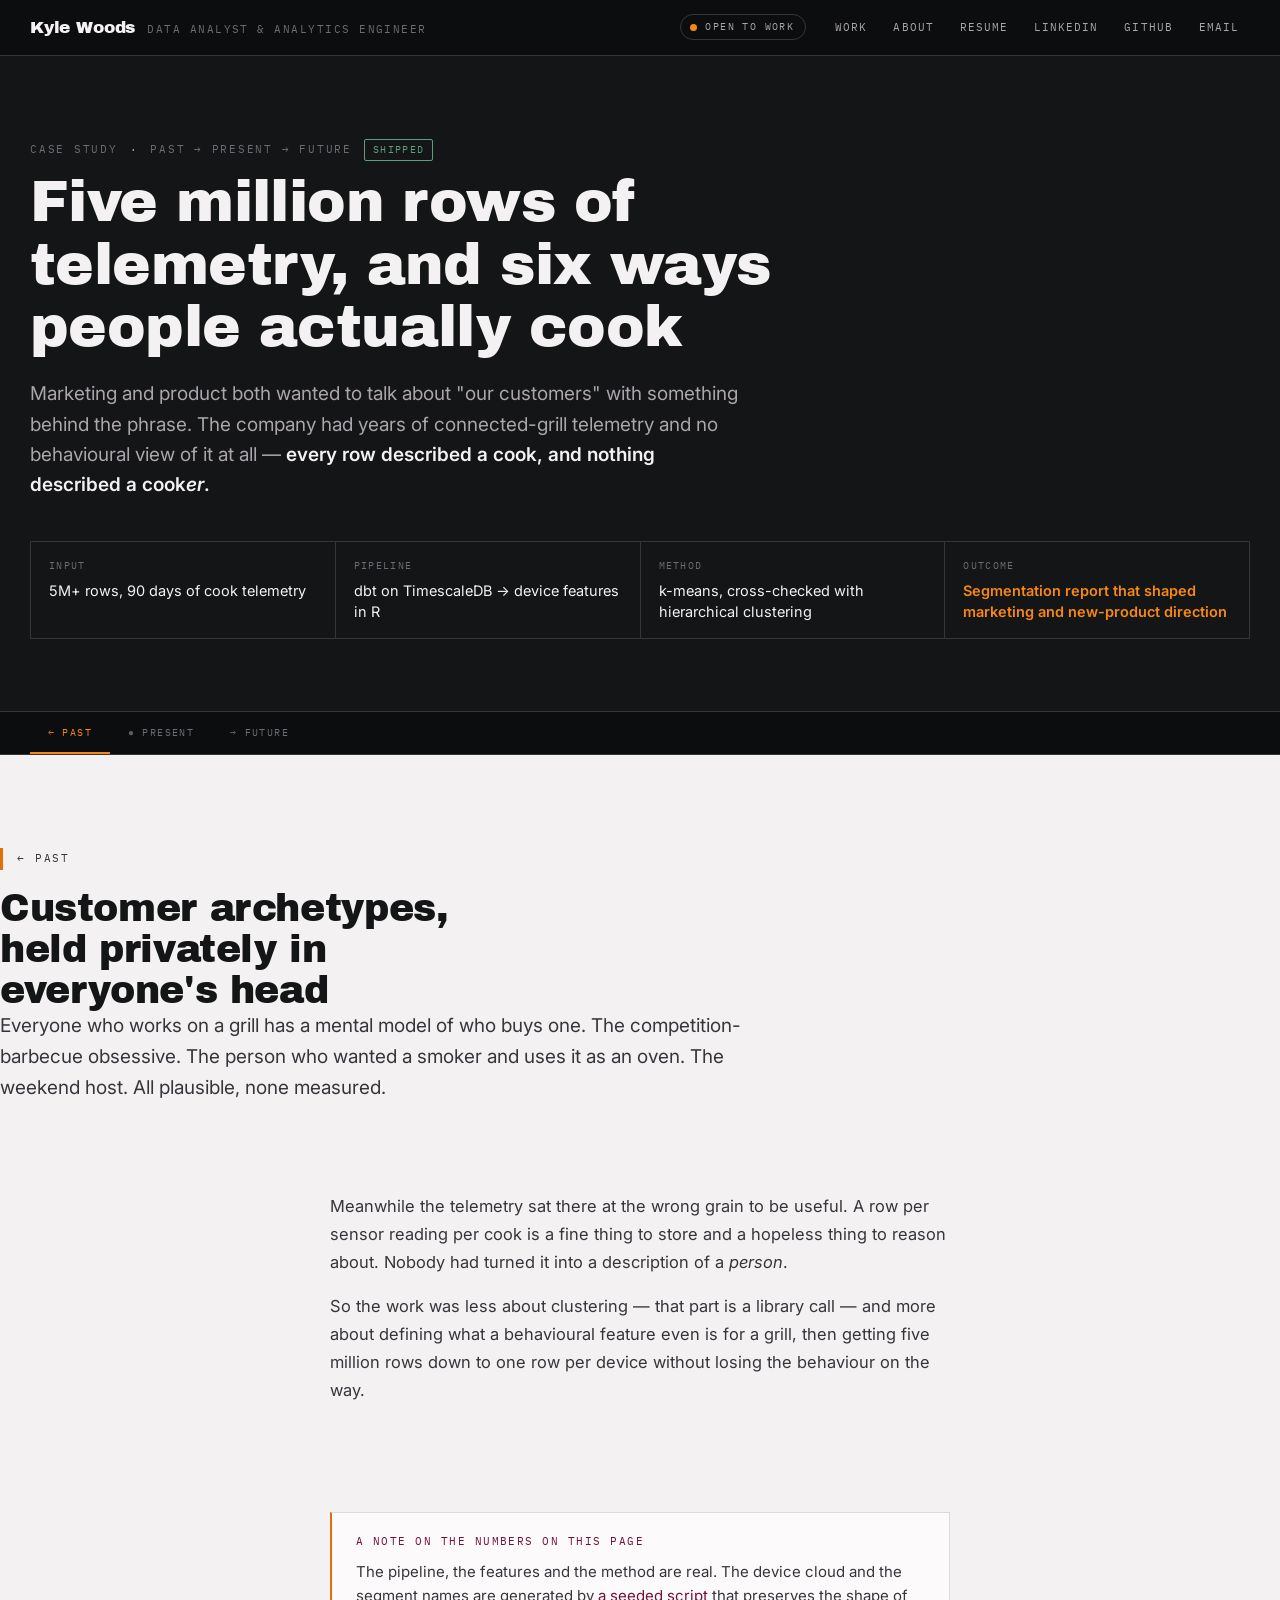
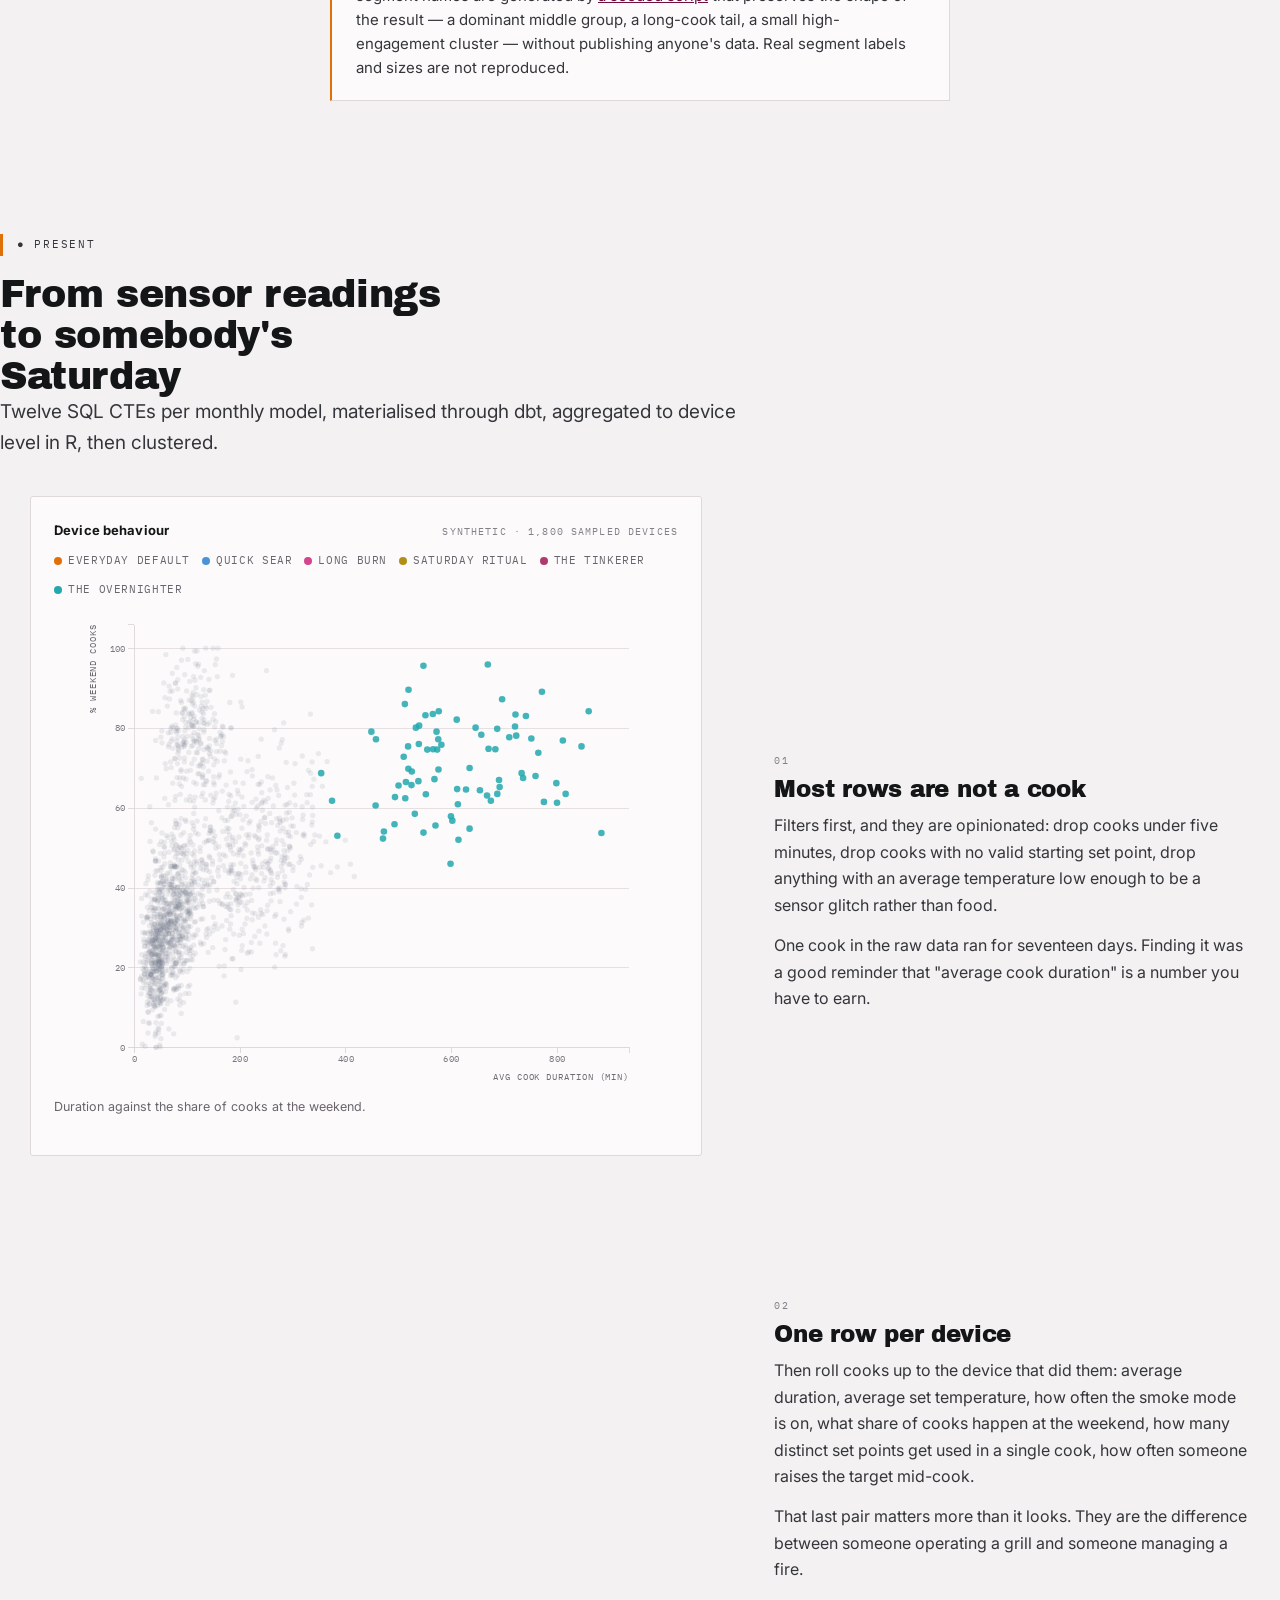
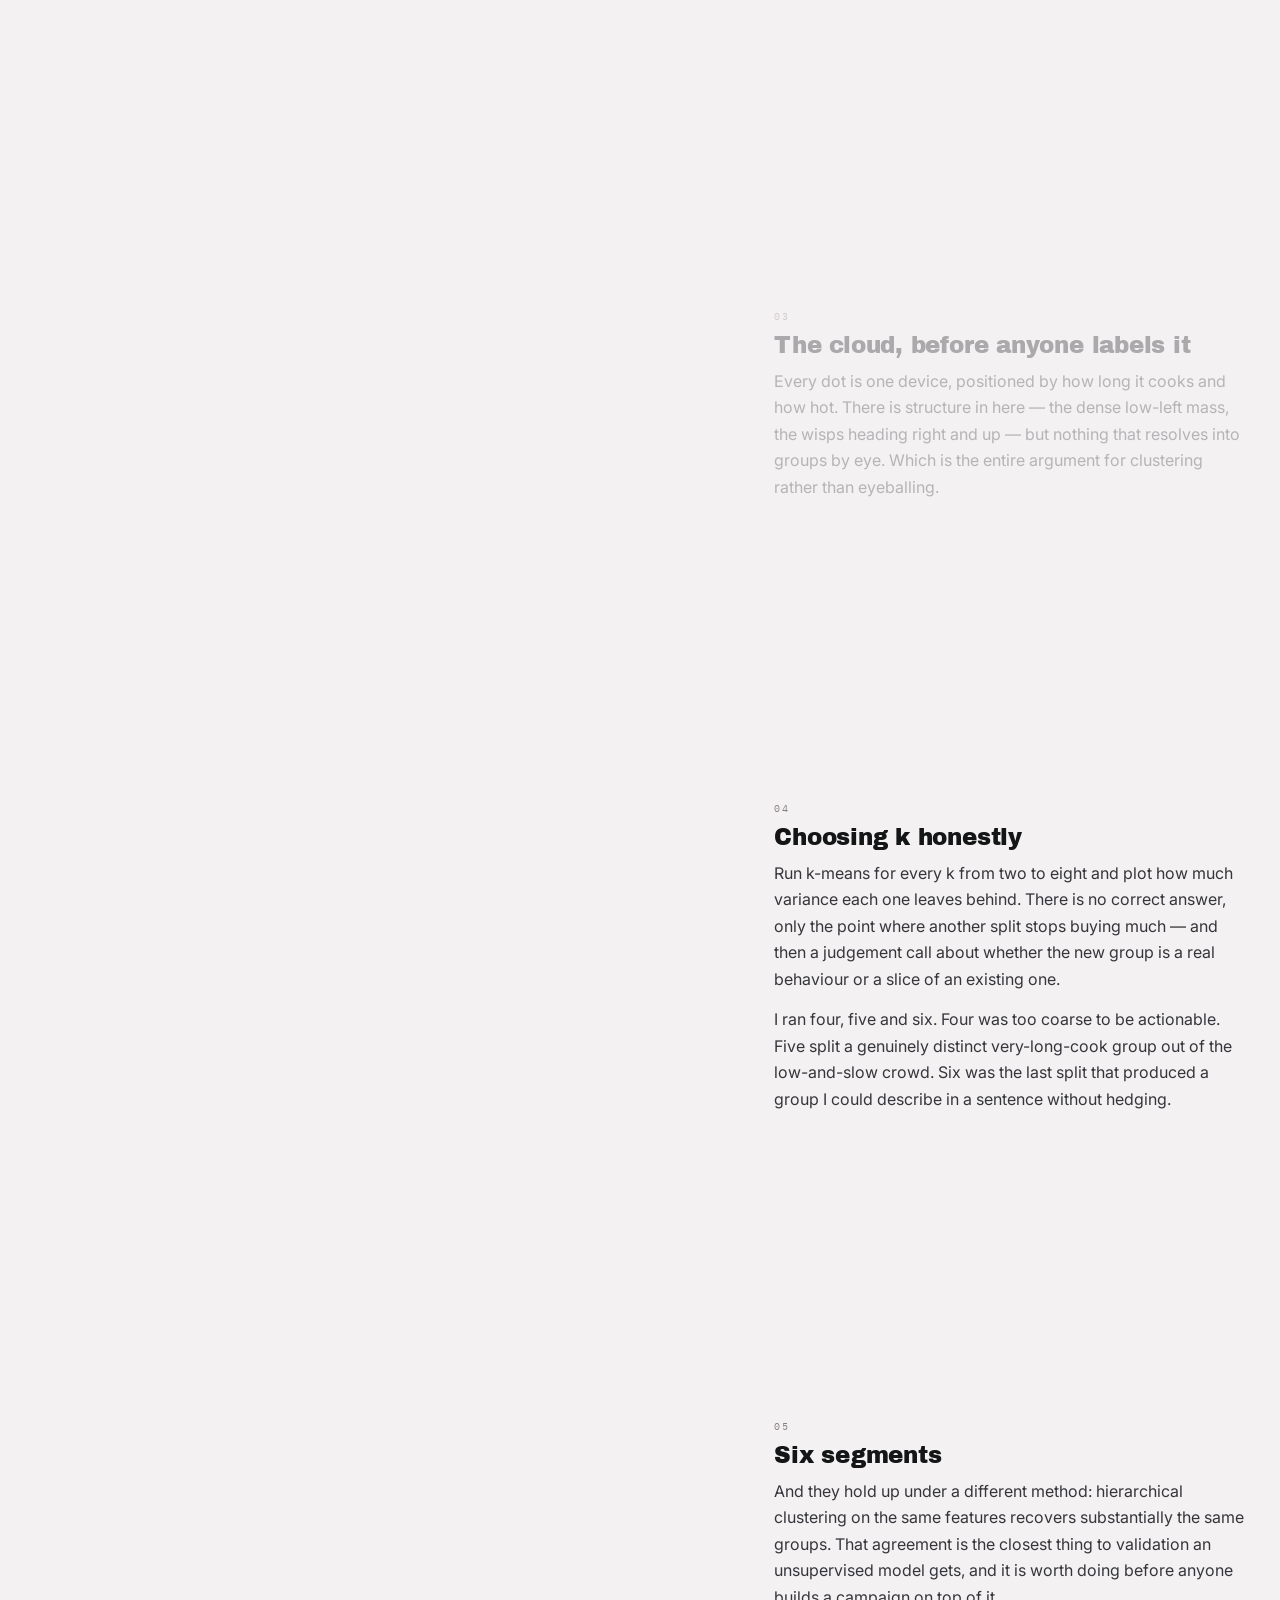
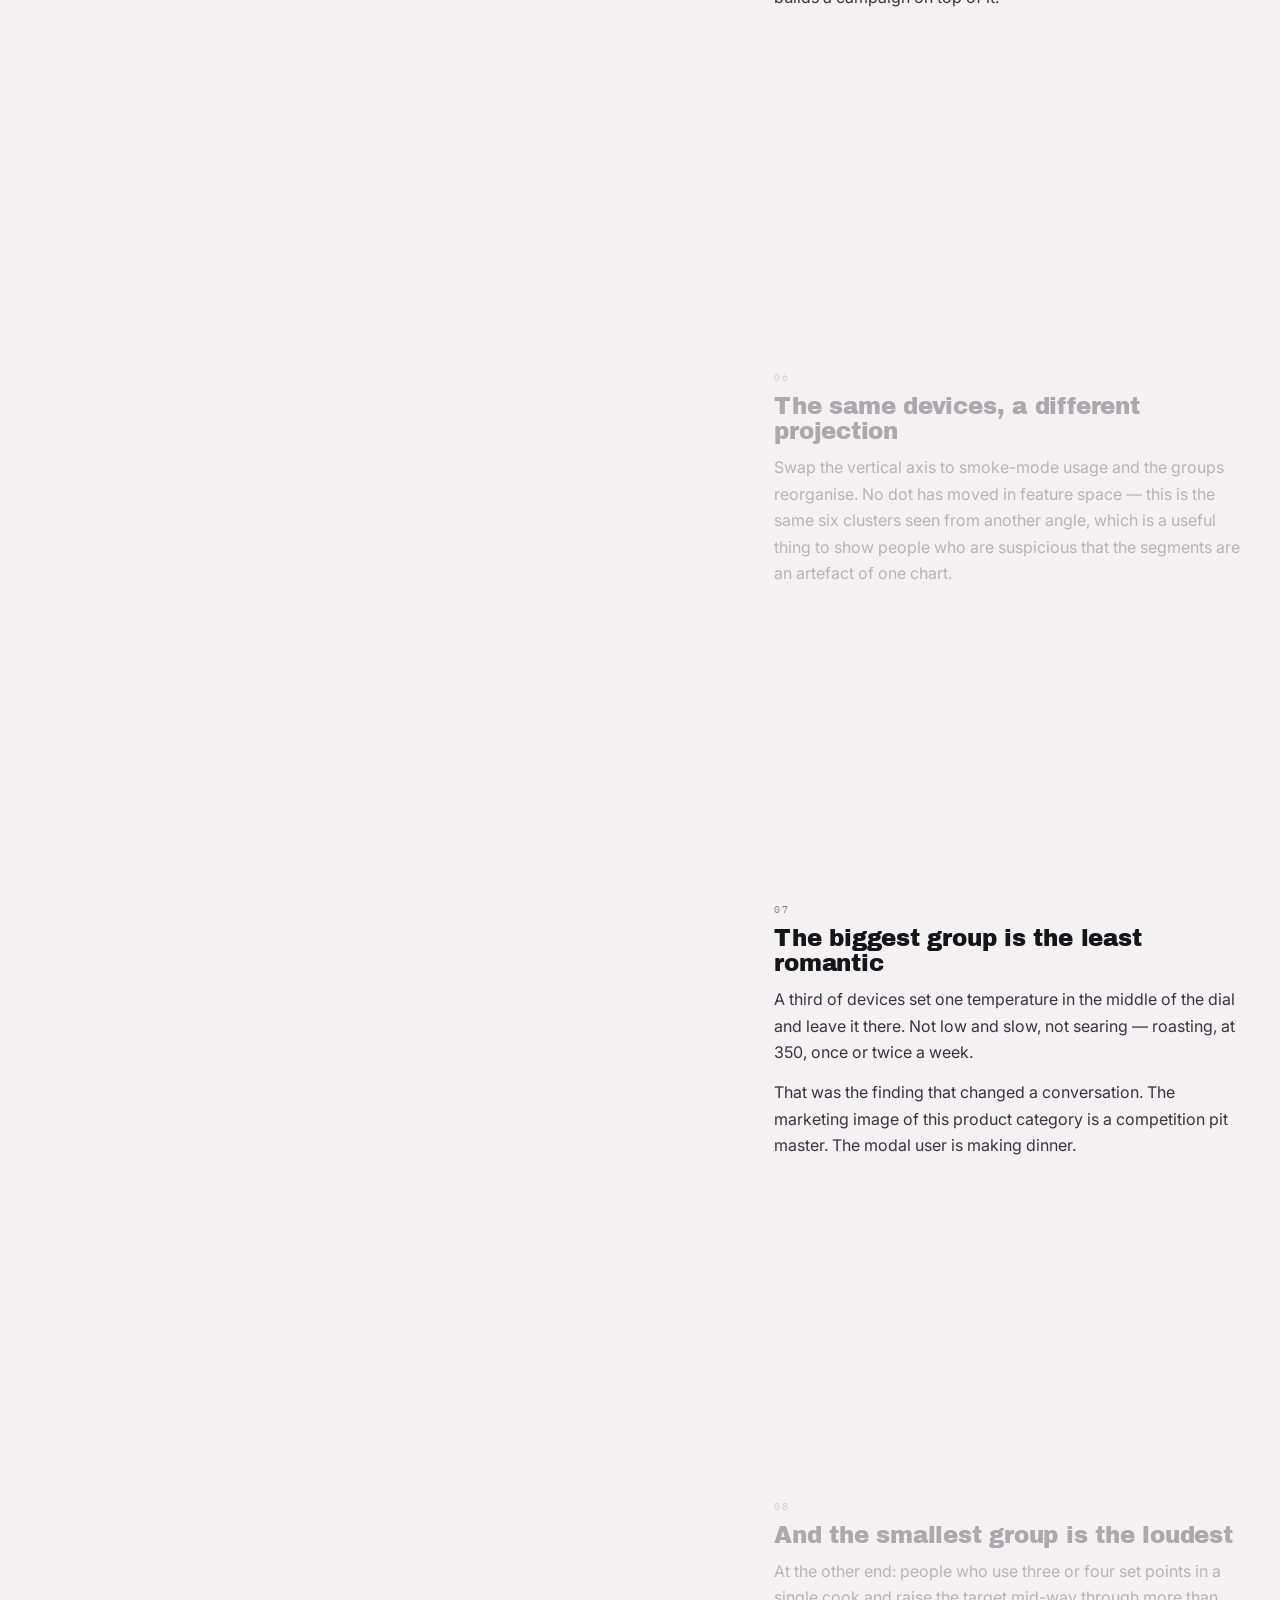
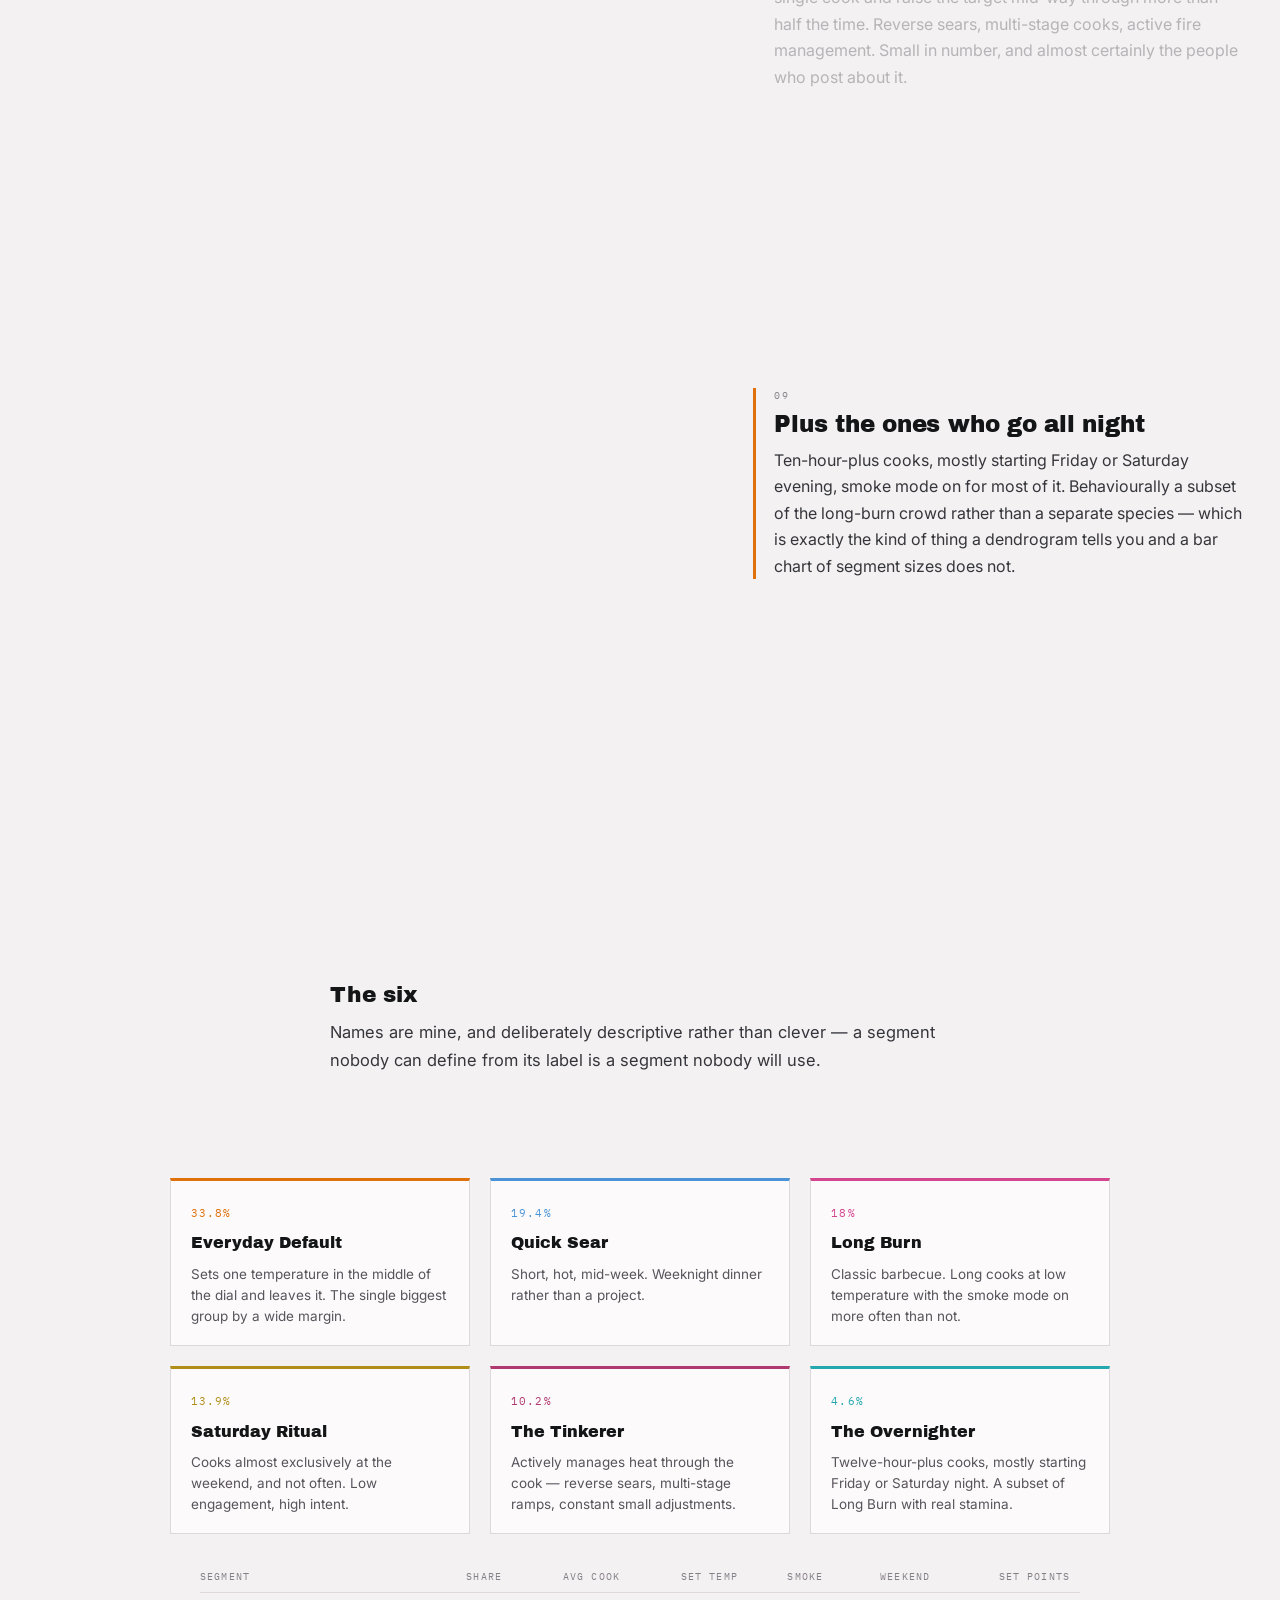
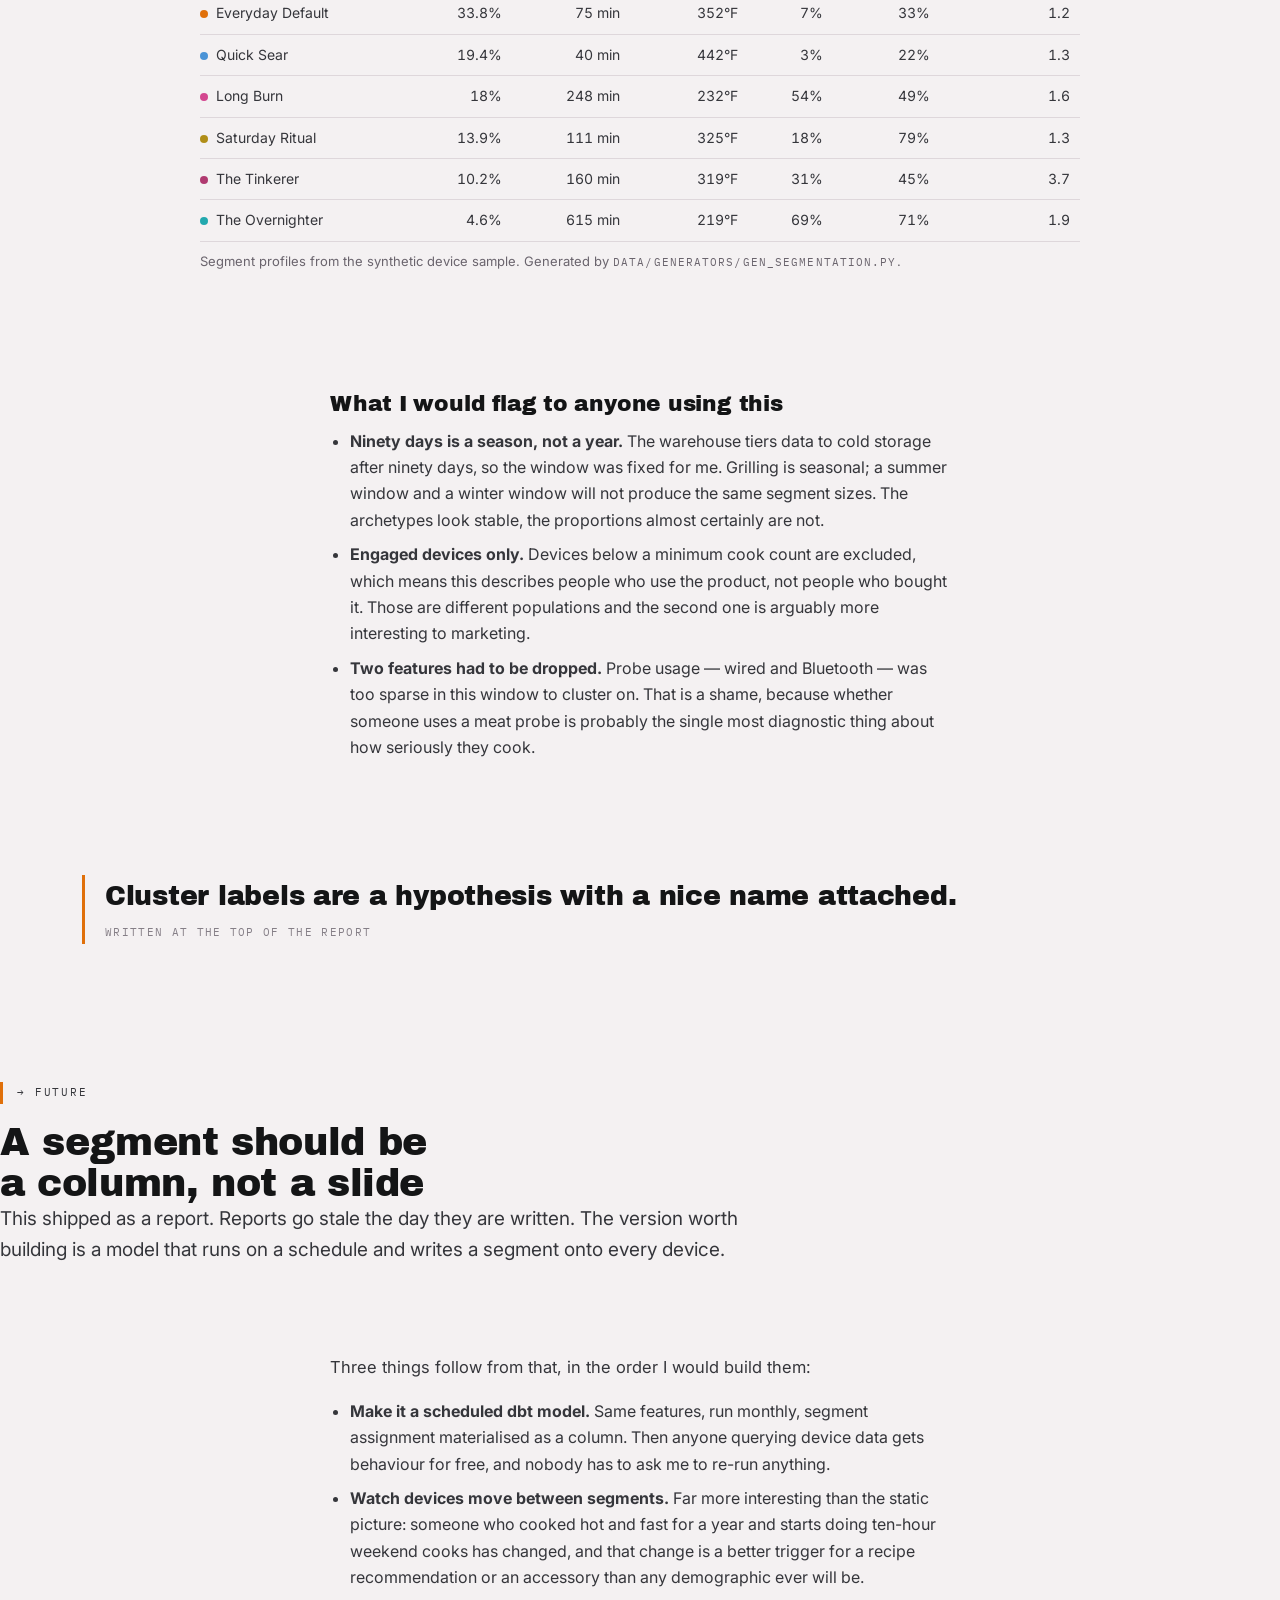
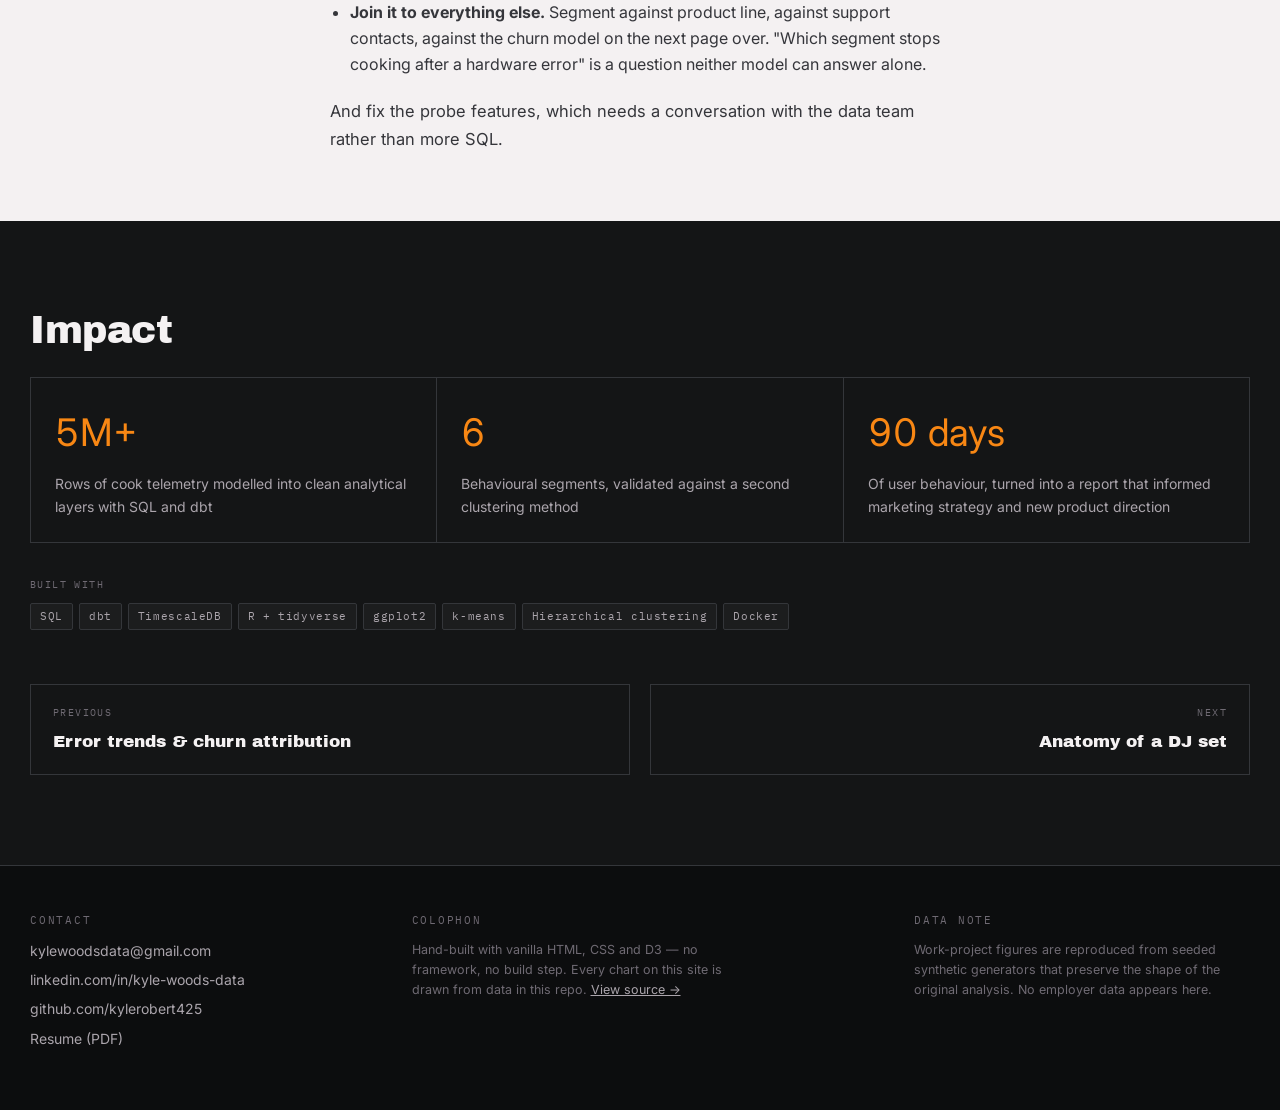
==== commit 82b181ef: "Point source links at GitHub instead of the Pages host "The generators are in data/generators/" was " ====
--- a/projects/consumer-segmentation/index.html
+++ b/projects/consumer-segmentation/index.html
@@ -61,7 +61,7 @@
 
       <div class="callout">
         <h4>A note on the numbers on this page</h4>
-        <p>The pipeline, the features and the method are real. The device cloud and the segment names are generated by <a href="../../data/generators/">a seeded script</a> that preserves the shape of the result — a dominant middle group, a long-cook tail, a small high-engagement cluster — without publishing anyone's data. Real segment labels and sizes are not reproduced.</p>
+        <p>The pipeline, the features and the method are real. The device cloud and the segment names are generated by <a href="https://github.com/kylerobert425/kylerobert425.github.io/blob/main/data/generators/gen_segmentation.py" data-code="data/generators/gen_segmentation.py" rel="noopener">a seeded script</a> that preserves the shape of the result — a dominant middle group, a long-cook tail, a small high-engagement cluster — without publishing anyone's data. Real segment labels and sizes are not reproduced.</p>
       </div>
     </section>
 
--- a/assets/css/theme.css
+++ b/assets/css/theme.css
@@ -1,33 +1,67 @@
 /* ===========================================================================
    theme.css — design tokens + base + components shared by every page.
-   Ember-and-soot: flat colors, no gradients, one accent.
+   Tiger-and-onyx: flat colors, no gradients, one accent per surface.
    =========================================================================== */
 
 :root {
-  /* --- palette --------------------------------------------------------- */
-  --soot:      #1C1E20;
-  --soot-deep: #141618;
-  --panel:     #25282A;
-  --panel-hi:  #2E3235;
-  --ember:     #D95E16;
-  --ember-hi:  #F0771F;
-  --ember-dim: #8A3C0E;
-  --ash:       #B4ACA6;
-  --ash-dim:   #6E6863;
-  --offwhite:  #F5F0EB;
-  --ink:       #25282A;
-  --rule:      #3A3E41;
-  --rule-lite: #DCD5CD;
-
-  /* chart series: one ember highlight, everything else desaturated */
-  --series-1: #D95E16;   /* highlight */
-  --series-2: #8E9BA6;
-  --series-3: #6E6863;
-  --series-4: #A8877A;
-  --series-5: #56606B;
-  --series-6: #8B7E5E;
-  --good:     #6E9A72;
-  --bad:      #C0472F;
+  /* --- brand ------------------------------------------------------------
+     Five brand colours: tiger orange, crimson violet, deep pink, onyx,
+     scarlet fire. Everything below is derived from them.                  */
+  --tiger:    #F88714;
+  --crimson:  #720E3D;
+  --pink:     #E14FAD;
+  --onyx:     #141516;
+  --scarlet:  #F0401B;
+
+  /* --- surfaces -------------------------------------------------------- */
+  --onyx-deep: #0C0D0E;   /* header, footer — the floor              */
+  --panel:     #1E2022;   /* cards                                    */
+  --panel-hi:  #272A2D;   /* card hover                               */
+  --paper:     #FCFAFB;   /* chart surface inside the light column    */
+
+  /* --- accents ----------------------------------------------------------
+     The brand orange is brilliant on onyx and only 2.2:1 on paper, so it
+     does not do the same job on both surfaces. Three tokens, one rule:
+       --accent      chrome on dark  (buttons, badges, active states)
+       --accent-mark marks on either surface (bars, rules, chart strokes)
+       --accent-ink  accent *text* on light — the crimson clears 10:1     */
+  --accent:      #F88714;
+  --accent-hi:   #FFA13B;
+  --accent-mark: #E0700A;
+  --accent-ink:  #720E3D;
+
+  /* --- text & lines ---------------------------------------------------- */
+  --ash:       #ABA5AC;
+  --ash-dim:   #6F6A73;
+  --offwhite:  #F4F1F2;
+  --ink:       #141516;
+  --rule:      #34363A;
+  --rule-lite: #DED7DB;
+
+  /* --- chart series -----------------------------------------------------
+     Six slots, fixed order, never cycled. Validated for the lightness band,
+     the chroma floor, adjacent-pair separation under protanopia and
+     deuteranopia, and contrast — against BOTH the paper and the panel.
+     Four warm brand hues alone cannot carry six categories: under simulated
+     colour blindness they collapse into each other. Blue, gold and teal are
+     the smallest set of additions that clears the gates while keeping the
+     brand orange, pink and crimson in the first slots.                    */
+  --series-1: #E0700A;   /* tiger orange, stepped down for paper contrast */
+  --series-2: #4A93D6;
+  --series-3: #D3468F;   /* deep pink, stepped for the band               */
+  --series-4: #B08E18;
+  --series-5: #B03A70;   /* crimson violet, lightened into the band       */
+  --series-6: #22A8AE;
+
+  /* --- status: reserved, never used for a series ------------------------ */
+  --good:     #3E8B4E;
+  --warn:     #5A6470;
+  --bad:      #C43711;
+
+  /* Neutral for anything deliberately NOT carrying identity: the other bars,
+     the second series, the dots before they are grouped. Never a slot. */
+  --neutral:     #6B7684;
+  --neutral-dim: #8E96A1;
 
   /* --- type ------------------------------------------------------------ */
   --font-display: 'Archivo Black', 'Helvetica Neue', Impact, sans-serif;
@@ -51,7 +85,7 @@
 html { -webkit-text-size-adjust: 100%; scroll-behavior: smooth; }
 body {
   margin: 0;
-  background: var(--soot);
+  background: var(--onyx);
   color: var(--offwhite);
   font-family: var(--font-body);
   font-size: 16px;
@@ -92,7 +126,7 @@
 }
 
 /* Orange left-bar accent — used on section heads and pull quotes. */
-.bar-accent { border-left: 3px solid var(--ember); padding-left: 16px; }
+.bar-accent { border-left: 3px solid var(--accent); padding-left: 16px; }
 
 /* --- layout --------------------------------------------------------------- */
 .wrap { max-width: var(--maxw); margin: 0 auto; padding: 0 var(--pad); }
@@ -101,14 +135,14 @@
 /* --- skip link ------------------------------------------------------------ */
 .skip {
   position: absolute; left: -9999px; top: 0; z-index: 999;
-  background: var(--ember); color: #fff; padding: 10px 16px; font: 600 14px var(--font-body);
+  background: var(--accent); color: #fff; padding: 10px 16px; font: 600 14px var(--font-body);
 }
 .skip:focus { left: 8px; top: 8px; }
 
 /* --- site header ---------------------------------------------------------- */
 .site-head {
   border-bottom: 1px solid var(--rule);
-  background: var(--soot-deep);
+  background: var(--onyx-deep);
   position: sticky; top: 0; z-index: 50;
 }
 .site-head-in {
@@ -126,13 +160,13 @@
   color: var(--ash); border: 1px solid var(--rule); border-radius: 100px; padding: 4px 11px 4px 9px;
 }
 .status-dot {
-  width: 7px; height: 7px; border-radius: 50%; background: var(--ember);
-  box-shadow: 0 0 0 0 rgba(217,94,22,.55); animation: pulse 2.4s ease-out infinite;
+  width: 7px; height: 7px; border-radius: 50%; background: var(--accent);
+  box-shadow: 0 0 0 0 rgba(248,135,20,.55); animation: pulse 2.4s ease-out infinite;
 }
 @keyframes pulse {
-  0%   { box-shadow: 0 0 0 0 rgba(217,94,22,.5); }
-  70%  { box-shadow: 0 0 0 7px rgba(217,94,22,0); }
-  100% { box-shadow: 0 0 0 0 rgba(217,94,22,0); }
+  0%   { box-shadow: 0 0 0 0 rgba(248,135,20,.5); }
+  70%  { box-shadow: 0 0 0 7px rgba(248,135,20,0); }
+  100% { box-shadow: 0 0 0 0 rgba(248,135,20,0); }
 }
 
 .head-links { display: flex; gap: 4px; flex-wrap: wrap; }
@@ -150,9 +184,9 @@
   letter-spacing: 0.14em; text-transform: uppercase; padding: 3px 8px;
   border: 1px solid currentColor; border-radius: 2px; line-height: 1.5;
 }
-.badge-production { color: var(--ember); }
-.badge-shipped    { color: #7FA48A; }
-.badge-dev        { color: #C2A24A; }
+.badge-production { color: var(--accent); }
+.badge-shipped    { color: #5E9E7C; }
+.badge-dev        { color: #C9A13A; }
 .badge-planned    { color: var(--ash-dim); }
 
 .chips { display: flex; flex-wrap: wrap; gap: 6px; padding: 0; margin: 0; list-style: none; }
@@ -161,17 +195,17 @@
   color: var(--ash); background: rgba(255,255,255,.035);
   border: 1px solid var(--rule); border-radius: 2px; padding: 4px 9px; white-space: nowrap;
 }
-.light .chip { color: #5C5651; background: rgba(0,0,0,.03); border-color: var(--rule-lite); }
+.light .chip { color: #59535B; background: rgba(0,0,0,.03); border-color: var(--rule-lite); }
 
 /* --- footer --------------------------------------------------------------- */
 .site-foot {
-  border-top: 1px solid var(--rule); background: var(--soot-deep);
+  border-top: 1px solid var(--rule); background: var(--onyx-deep);
   padding: 46px 0 60px; margin-top: 0;
 }
 .foot-grid { display: flex; gap: 30px; flex-wrap: wrap; align-items: flex-start; justify-content: space-between; }
 .foot-links { display: flex; flex-direction: column; gap: 7px; }
 .foot-links a { color: var(--ash); text-decoration: none; font-size: 14px; transition: color var(--t-fast); }
-.foot-links a:hover { color: var(--ember); }
+.foot-links a:hover { color: var(--accent); }
 .foot-note { color: var(--ash-dim); font-size: 12.5px; max-width: 42ch; }
 .foot-note a { color: var(--ash); }
 
@@ -180,20 +214,20 @@
 .axis line,
 .axis path        { stroke: var(--rule); shape-rendering: crispEdges; }
 .grid line        { stroke: var(--rule); stroke-opacity: .5; shape-rendering: crispEdges; }
-.light .axis text { fill: #7A736C; }
+.light .axis text { fill: #7D7780; }
 .light .axis line, .light .axis path { stroke: var(--rule-lite); }
 .light .grid line { stroke: var(--rule-lite); stroke-opacity: .8; }
 
 .series-line { fill: none; stroke-width: 2; stroke-linejoin: round; stroke-linecap: round; }
-.series-muted { stroke: var(--series-3); opacity: .5; }
-.series-hi    { stroke: var(--ember); }
+.series-muted { stroke: var(--neutral); opacity: .55; }
+.series-hi    { stroke: var(--series-1); }
 
 /* NYT-style annotation: thin leader line, short bold label. */
-.annot-line  { stroke: var(--ember); stroke-width: 1; }
+.annot-line  { stroke: var(--accent-mark); stroke-width: 1; }
 .annot-label { font-family: var(--font-body); font-size: 12px; font-weight: 700; fill: var(--offwhite); }
 .annot-sub   { font-family: var(--font-body); font-size: 11.5px; fill: var(--ash); }
 .light .annot-label { fill: var(--ink); }
-.light .annot-sub   { fill: #6B645E; }
+.light .annot-sub   { fill: #6A646D; }
 
 .chart-title { font-family: var(--font-body); font-size: 13px; font-weight: 700; letter-spacing: .01em; }
 .chart-sub   { font-family: var(--font-mono); font-size: 10px; letter-spacing: .1em; text-transform: uppercase; fill: var(--ash-dim); }
@@ -201,13 +235,13 @@
 .legend { display: flex; flex-wrap: wrap; gap: 12px; font-family: var(--font-mono); font-size: 10.5px; letter-spacing: .06em; text-transform: uppercase; color: var(--ash); }
 .legend-item { display: inline-flex; align-items: center; gap: 6px; }
 .legend-swatch { width: 11px; height: 3px; border-radius: 2px; }
-.light .legend { color: #6B645E; }
+.light .legend { color: #6A646D; }
 
 /* Tooltip shared by every chart. */
 .tip {
   position: fixed; z-index: 200; pointer-events: none; opacity: 0;
-  background: var(--soot-deep); color: var(--offwhite);
-  border: 1px solid var(--rule); border-left: 2px solid var(--ember);
+  background: var(--onyx-deep); color: var(--offwhite);
+  border: 1px solid var(--rule); border-left: 2px solid var(--accent);
   padding: 8px 11px; font-size: 12.5px; line-height: 1.45;
   box-shadow: 0 8px 24px rgba(0,0,0,.4); transition: opacity 120ms linear;
   max-width: 260px;
@@ -220,7 +254,7 @@
   position: absolute; width: 1px; height: 1px; margin: -1px; padding: 0;
   overflow: hidden; clip: rect(0 0 0 0); white-space: nowrap; border: 0;
 }
-.ember { color: var(--ember); }
+.ember { color: var(--accent); }
 .ash   { color: var(--ash); }
 
 /* --- header on small screens ---------------------------------------------- */
--- a/assets/css/case-study.css
+++ b/assets/css/case-study.css
@@ -10,17 +10,17 @@
 .cs-dek strong { color: var(--offwhite); font-weight: 600; }
 
 .cs-facts { display: grid; grid-template-columns: repeat(4, minmax(0, 1fr)); gap: 1px; background: var(--rule); border: 1px solid var(--rule); margin-top: clamp(26px, 3.4vw, 40px); }
-.cs-fact { background: var(--soot); padding: 16px 18px; }
+.cs-fact { background: var(--onyx); padding: 16px 18px; }
 .cs-fact dt { font-family: var(--font-mono); font-size: 9.5px; letter-spacing: .14em; text-transform: uppercase; color: var(--ash-dim); margin-bottom: 7px; }
 .cs-fact dd { margin: 0; font-size: 14.5px; line-height: 1.45; }
-.cs-fact--hi dd { color: var(--ember); font-weight: 600; }
+.cs-fact--hi dd { color: var(--accent); font-weight: 600; }
 
 /* Hero with a photo alongside — used by the personal project. */
 .cs-hero--media .wrap { display: grid; grid-template-columns: minmax(0, 1fr) 230px; gap: clamp(24px, 4vw, 56px); align-items: start; }
 .cs-hero--media .cs-facts { grid-column: 1 / -1; }
 .cs-hero-photo { border: 1px solid var(--rule); border-radius: var(--radius); overflow: hidden; position: relative; }
 .cs-hero-photo img { width: 100%; height: auto; aspect-ratio: 1; object-fit: cover; filter: grayscale(1) contrast(1.05); transition: filter var(--t-slow); }
-.cs-hero-photo::after { content: ''; position: absolute; inset: 0; background: var(--ember); mix-blend-mode: color; opacity: .22; transition: opacity var(--t-slow); }
+.cs-hero-photo::after { content: ''; position: absolute; inset: 0; background: var(--crimson); mix-blend-mode: color; opacity: .55; transition: opacity var(--t-slow); }
 .cs-hero--media:hover .cs-hero-photo img { filter: none; }
 .cs-hero--media:hover .cs-hero-photo::after { opacity: 0; }
 .cs-hero-photo-cap { font-family: var(--font-mono); font-size: 9.5px; letter-spacing: .12em; text-transform: uppercase; color: var(--ash-dim); margin-top: 8px; }
@@ -32,7 +32,7 @@
 /* --- frame rail: the three narrative beats, always visible ---------------- */
 .frame-rail {
   position: sticky; top: var(--head-h, 53px); z-index: 40;
-  background: var(--soot-deep); border-bottom: 1px solid var(--rule);
+  background: var(--onyx-deep); border-bottom: 1px solid var(--rule);
 }
 .frame-rail-in { max-width: var(--maxw); margin: 0 auto; padding: 0 var(--pad); display: flex; gap: 0; overflow-x: auto; scrollbar-width: none; }
 .frame-rail-in::-webkit-scrollbar { display: none; }
@@ -42,24 +42,24 @@
   white-space: nowrap; text-decoration: none; transition: color var(--t-fast), border-color var(--t-fast);
 }
 .frame-step:hover { color: var(--ash); }
-.frame-step.is-active { color: var(--ember); border-bottom-color: var(--ember); }
+.frame-step.is-active { color: var(--accent); border-bottom-color: var(--accent); }
 .frame-step .glyph { margin-right: 7px; opacity: .85; }
 
 /* --- light reading body --------------------------------------------------- */
 .light { background: var(--offwhite); color: var(--ink); }
 .light h1, .light h2, .light h3 { color: var(--ink); }
-.light p { color: #3A3E41; }
-.light .eyebrow { color: #8A837C; }
-.light a { color: var(--ember); }
+.light p { color: #35363B; }
+.light .eyebrow { color: #857F87; }
+.light a { color: var(--accent-ink); }
 
 .section-head { padding: clamp(52px, 7vw, 92px) 0 clamp(8px, 1.4vw, 18px); }
 .section-head h2 { max-width: 18ch; }
 .section-marker {
   display: inline-flex; align-items: center; gap: 9px;
   font-family: var(--font-mono); font-size: 11px; letter-spacing: .16em; text-transform: uppercase;
-  color: var(--ember); border-left: 3px solid var(--ember); padding: 2px 0 2px 14px; margin-bottom: 18px;
-}
-.section-lede { font-size: clamp(16.5px, 1.5vw, 19px); line-height: 1.62; color: #4A4E51; max-width: var(--readw); }
+  color: var(--accent-ink); border-left: 3px solid var(--accent-mark); padding: 2px 0 2px 14px; margin-bottom: 18px;
+}
+.section-lede { font-size: clamp(16.5px, 1.5vw, 19px); line-height: 1.62; color: #46474C; max-width: var(--readw); }
 
 /* --- scrolly -------------------------------------------------------------- */
 .scrolly { position: relative; display: grid; grid-template-columns: minmax(0, 1.15fr) minmax(300px, 0.85fr); gap: clamp(24px, 4vw, 64px); align-items: start; }
@@ -71,7 +71,7 @@
   --gpad: clamp(14px, 1.8vw, 24px);
   position: sticky; top: calc(var(--stick-h, 97px) + 14px);
   height: min(76vh, 660px);
-  background: #FFFDFB; border: 1px solid var(--rule-lite); border-radius: var(--radius);
+  background: var(--paper); border: 1px solid var(--rule-lite); border-radius: var(--radius);
   padding: var(--gpad);
 }
 /* Every graphic in a scrolly stacks in the same box; steps cross-fade between
@@ -84,11 +84,11 @@
 .scrolly-graphic > figure[aria-hidden="true"] { pointer-events: none; }
 .graphic-head { display: flex; align-items: baseline; justify-content: space-between; gap: 14px; margin-bottom: 10px; flex-wrap: wrap; }
 .graphic-head .chart-title { color: var(--ink); }
-.graphic-head .graphic-tag { font-family: var(--font-mono); font-size: 9.5px; letter-spacing: .12em; text-transform: uppercase; color: #8A837C; }
+.graphic-head .graphic-tag { font-family: var(--font-mono); font-size: 9.5px; letter-spacing: .12em; text-transform: uppercase; color: #857F87; }
 .graphic-body { flex: 1 1 auto; min-height: 0; position: relative; }
 .scrolly-graphic .legend { margin: 2px 0 8px; }
 .graphic-body svg { width: 100%; height: 100%; overflow: visible; }
-.graphic-foot { margin-top: 10px; min-height: 34px; font-size: 12.5px; color: #6B645E; line-height: 1.45; }
+.graphic-foot { margin-top: 10px; min-height: 34px; font-size: 12.5px; color: #6A646D; line-height: 1.45; }
 
 .scrolly-steps { padding: 12vh 0 22vh; }
 .step { min-height: 62vh; display: flex; align-items: center; }
@@ -98,10 +98,10 @@
   transition: opacity var(--t-slow), transform var(--t-slow);
   border-left: 3px solid transparent; padding-left: 18px;
 }
-.step.is-active .step-card { opacity: 1; transform: none; border-left-color: var(--ember); }
-.step-n { font-family: var(--font-mono); font-size: 10px; letter-spacing: .16em; color: #8A837C; display: block; margin-bottom: 9px; }
+.step.is-active .step-card { opacity: 1; transform: none; border-left-color: var(--accent-mark); }
+.step-n { font-family: var(--font-mono); font-size: 10px; letter-spacing: .16em; color: #857F87; display: block; margin-bottom: 9px; }
 .step-card h3 { margin-bottom: 9px; font-size: clamp(18px, 1.8vw, 23px); }
-.step-card p { font-size: 16px; line-height: 1.66; margin-bottom: 0; color: #3A3E41; }
+.step-card p { font-size: 16px; line-height: 1.66; margin-bottom: 0; color: #35363B; }
 .step-card p + p { margin-top: .85em; }
 
 /* --- prose blocks between scrollies --------------------------------------- */
@@ -109,81 +109,81 @@
 .prose p { font-size: 16.5px; line-height: 1.7; }
 .prose h3 { margin: 1.6em 0 .5em; }
 .prose ul { padding-left: 20px; margin: 0 0 1.2em; }
-.prose li { font-size: 16px; line-height: 1.65; margin-bottom: .5em; color: #3A3E41; }
+.prose li { font-size: 16px; line-height: 1.65; margin-bottom: .5em; color: #35363B; }
 
 .pull {
-  border-left: 3px solid var(--ember); padding: 4px 0 4px 20px; margin: clamp(28px, 3.6vw, 44px) auto;
+  border-left: 3px solid var(--accent-mark); padding: 4px 0 4px 20px; margin: clamp(28px, 3.6vw, 44px) auto;
   max-width: var(--readw); font-family: var(--font-display); font-size: clamp(19px, 2.1vw, 27px);
   line-height: 1.28; color: var(--ink); letter-spacing: -0.01em;
 }
-.pull cite { display: block; margin-top: 12px; font: 400 11px/1.4 var(--font-mono); letter-spacing: .12em; text-transform: uppercase; color: #8A837C; font-style: normal; }
+.pull cite { display: block; margin-top: 12px; font: 400 11px/1.4 var(--font-mono); letter-spacing: .12em; text-transform: uppercase; color: #857F87; font-style: normal; }
 
 .callout {
-  border: 1px solid var(--rule-lite); background: #FFFDFB; border-left: 2px solid var(--ember);
+  border: 1px solid var(--rule-lite); background: var(--paper); border-left: 2px solid var(--accent-mark);
   padding: 20px 24px; margin: clamp(26px, 3.4vw, 40px) auto; max-width: var(--readw);
 }
-.callout h4 { font-family: var(--font-mono); font-size: 10.5px; letter-spacing: .14em; text-transform: uppercase; color: var(--ember); margin: 0 0 10px; font-weight: 400; }
+.callout h4 { font-family: var(--font-mono); font-size: 10.5px; letter-spacing: .14em; text-transform: uppercase; color: var(--accent-ink); margin: 0 0 10px; font-weight: 400; }
 .callout p:last-child { margin-bottom: 0; }
 .callout p { font-size: 15px; }
 
 /* Code shown as evidence, not as a wall. */
 .code {
   font-family: var(--font-mono); font-size: 12.5px; line-height: 1.65;
-  background: var(--soot-deep); color: #D6D0CA; border-radius: var(--radius);
+  background: var(--onyx-deep); color: #D6D0CA; border-radius: var(--radius);
   padding: 18px 20px; overflow-x: auto; margin: 24px auto; max-width: var(--readw);
-  border-left: 2px solid var(--ember);
+  border-left: 2px solid var(--accent-mark);
 }
 .code .c { color: #7C8B93; }        /* comment */
-.code .k { color: #E0864A; }        /* keyword */
-.code .s { color: #A8B98A; }        /* string  */
-.code-cap { max-width: var(--readw); margin: -14px auto 30px; font-family: var(--font-mono); font-size: 10px; letter-spacing: .1em; text-transform: uppercase; color: #8A837C; }
+.code .k { color: #F79B4C; }        /* keyword */
+.code .s { color: #9FC0A6; }        /* string  */
+.code-cap { max-width: var(--readw); margin: -14px auto 30px; font-family: var(--font-mono); font-size: 10px; letter-spacing: .1em; text-transform: uppercase; color: #857F87; }
 
 /* --- data table ----------------------------------------------------------- */
 .data-table { width: 100%; border-collapse: collapse; margin: 8px 0 4px; font-size: 14px; }
 .data-table th {
   text-align: right; font: 400 9.5px/1.4 var(--font-mono); letter-spacing: .12em;
-  text-transform: uppercase; color: #8A837C; padding: 0 10px 9px; border-bottom: 1px solid var(--rule-lite);
+  text-transform: uppercase; color: #857F87; padding: 0 10px 9px; border-bottom: 1px solid var(--rule-lite);
 }
 .data-table th:first-child, .data-table td:first-child { text-align: left; padding-left: 0; }
 .data-table td {
   text-align: right; padding: 9px 10px; border-bottom: 1px solid var(--rule-lite);
-  font-variant-numeric: tabular-nums; color: #3A3E41;
+  font-variant-numeric: tabular-nums; color: #35363B;
 }
 .data-table td.grade {
-  font-family: var(--font-display); font-size: 15px; width: 1%; padding-right: 0; color: var(--series-2);
+  font-family: var(--font-display); font-size: 15px; width: 1%; padding-right: 0; color: var(--warn);
 }
 .data-table td.grade.good { color: var(--good); }
-.data-table td.grade.warn { color: var(--ember); }
+.data-table td.grade.warn { color: var(--bad); }
 .table-wrap { max-width: var(--readw); margin: 0 auto clamp(24px, 3vw, 36px); }
 .table-wrap--wide { max-width: 880px; }
 
 /* Setlist: a long table that should stay scannable, so it scrolls in place. */
-.setlist-wrap { max-height: 460px; overflow-y: auto; border: 1px solid var(--rule-lite); background: #FFFDFB; }
+.setlist-wrap { max-height: 460px; overflow-y: auto; border: 1px solid var(--rule-lite); background: var(--paper); }
 .data-table.setlist { font-size: 13.5px; }
-.data-table.setlist th { position: sticky; top: 0; background: #FFFDFB; padding-top: 12px; z-index: 1; }
+.data-table.setlist th { position: sticky; top: 0; background: var(--paper); padding-top: 12px; z-index: 1; }
 .data-table.setlist td, .data-table.setlist th { padding-left: 14px; padding-right: 14px; }
 .data-table.setlist td.ttl { text-align: left; }
-.data-table.setlist td.ttl span { display: block; color: #8A837C; font-size: 12.5px; }
+.data-table.setlist td.ttl span { display: block; color: #857F87; font-size: 12.5px; }
 
 /* Segment cards */
 .seg-cards { display: grid; grid-template-columns: repeat(auto-fit, minmax(230px, 1fr)); gap: var(--gap); max-width: 940px; margin: clamp(24px, 3vw, 36px) auto; }
-.seg-card { border: 1px solid var(--rule-lite); border-top: 3px solid var(--seg, var(--ember)); background: #FFFDFB; padding: 18px 20px; }
+.seg-card { border: 1px solid var(--rule-lite); border-top: 3px solid var(--seg, var(--accent)); background: var(--paper); padding: 18px 20px; }
 .seg-card h4 { font-family: var(--font-display); font-size: 16px; margin: 6px 0 8px; font-weight: 400; }
-.seg-card p { font-size: 13.5px; line-height: 1.55; color: #5C5651; margin: 0; }
-.seg-share { font-family: var(--font-mono); font-size: 11px; letter-spacing: .1em; color: var(--seg, var(--ember)); }
-.table-wrap .cap { font-size: 13px; color: #6B645E; line-height: 1.5; margin-top: 10px; }
+.seg-card p { font-size: 13.5px; line-height: 1.55; color: #59535B; margin: 0; }
+.seg-share { font-family: var(--font-mono); font-size: 11px; letter-spacing: .1em; color: var(--seg, var(--accent)); }
+.table-wrap .cap { font-size: 13px; color: #6A646D; line-height: 1.5; margin-top: 10px; }
 
 /* --- static figure (non-scrolly charts) ----------------------------------- */
 .figure { max-width: 940px; margin: clamp(30px, 4vw, 52px) auto; }
-.figure figcaption { margin-top: 12px; font-size: 13px; color: #6B645E; line-height: 1.5; }
-.figure .chart-shell { background: #FFFDFB; border: 1px solid var(--rule-lite); border-radius: var(--radius); padding: 20px; }
+.figure figcaption { margin-top: 12px; font-size: 13px; color: #6A646D; line-height: 1.5; }
+.figure .chart-shell { background: var(--paper); border: 1px solid var(--rule-lite); border-radius: var(--radius); padding: 20px; }
 
 /* --- impact block (back to dark) ------------------------------------------ */
-.impact { background: var(--soot); color: var(--offwhite); padding: clamp(52px, 7vw, 92px) 0; }
+.impact { background: var(--onyx); color: var(--offwhite); padding: clamp(52px, 7vw, 92px) 0; }
 .impact h2 { margin-bottom: 26px; }
 .impact-grid { display: grid; grid-template-columns: repeat(3, minmax(0, 1fr)); gap: 1px; background: var(--rule); border: 1px solid var(--rule); margin-bottom: 34px; }
-.impact-cell { background: var(--soot); padding: 24px; }
-.impact-cell .stat-value { font-size: clamp(24px, 3vw, 38px); color: var(--ember); }
+.impact-cell { background: var(--onyx); padding: 24px; }
+.impact-cell .stat-value { font-size: clamp(24px, 3vw, 38px); color: var(--accent); }
 .impact-cell p { color: var(--ash); font-size: 14px; margin: 10px 0 0; }
 
 .stack-note { color: var(--ash-dim); font-family: var(--font-mono); font-size: 10px; letter-spacing: .14em; text-transform: uppercase; margin-bottom: 10px; }
@@ -193,7 +193,7 @@
   border: 1px solid var(--rule); padding: 20px 22px; text-decoration: none; display: block;
   transition: border-color var(--t-fast), background var(--t-fast);
 }
-.cs-nav a:hover { border-color: var(--ember); background: var(--panel); }
+.cs-nav a:hover { border-color: var(--accent); background: var(--panel); }
 .cs-nav .dir { font-family: var(--font-mono); font-size: 10px; letter-spacing: .14em; text-transform: uppercase; color: var(--ash-dim); display: block; margin-bottom: 8px; }
 .cs-nav .ttl { font-family: var(--font-display); font-size: 17px; line-height: 1.2; }
 .cs-nav .next { text-align: right; }
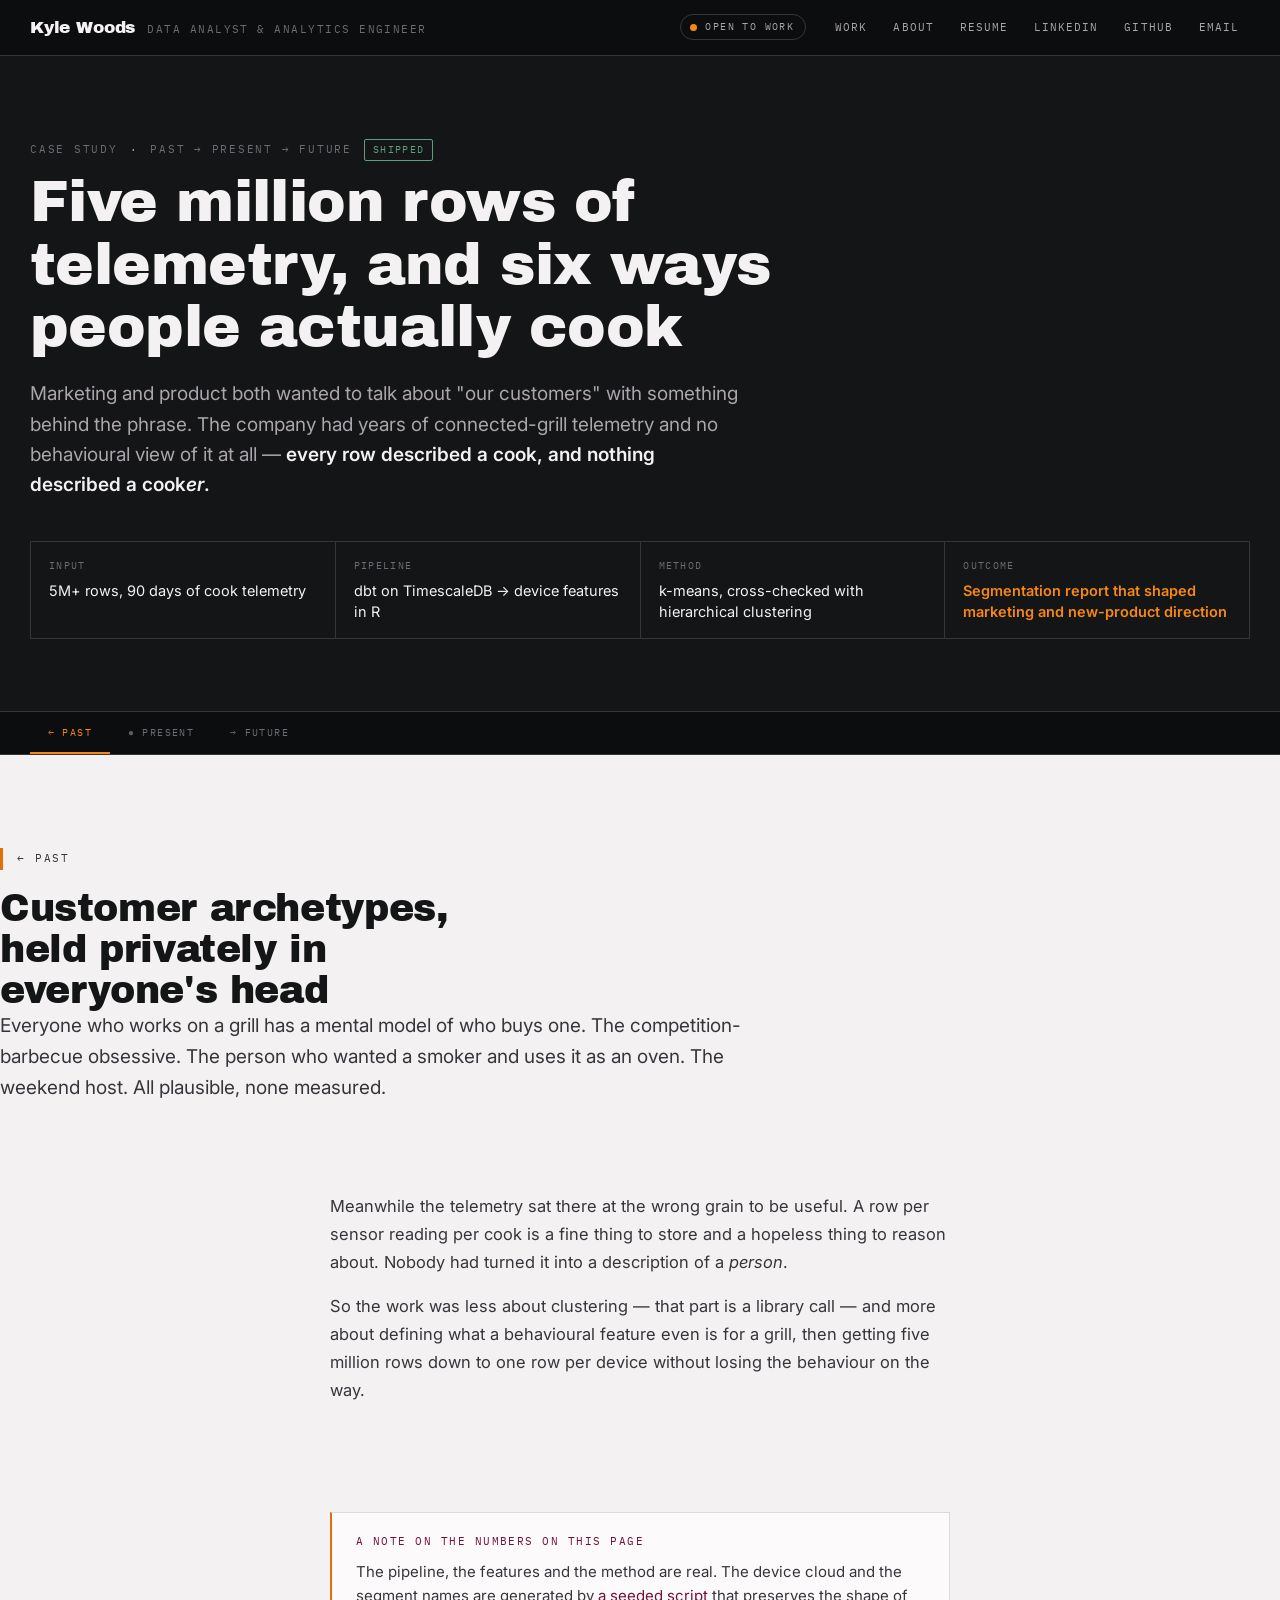
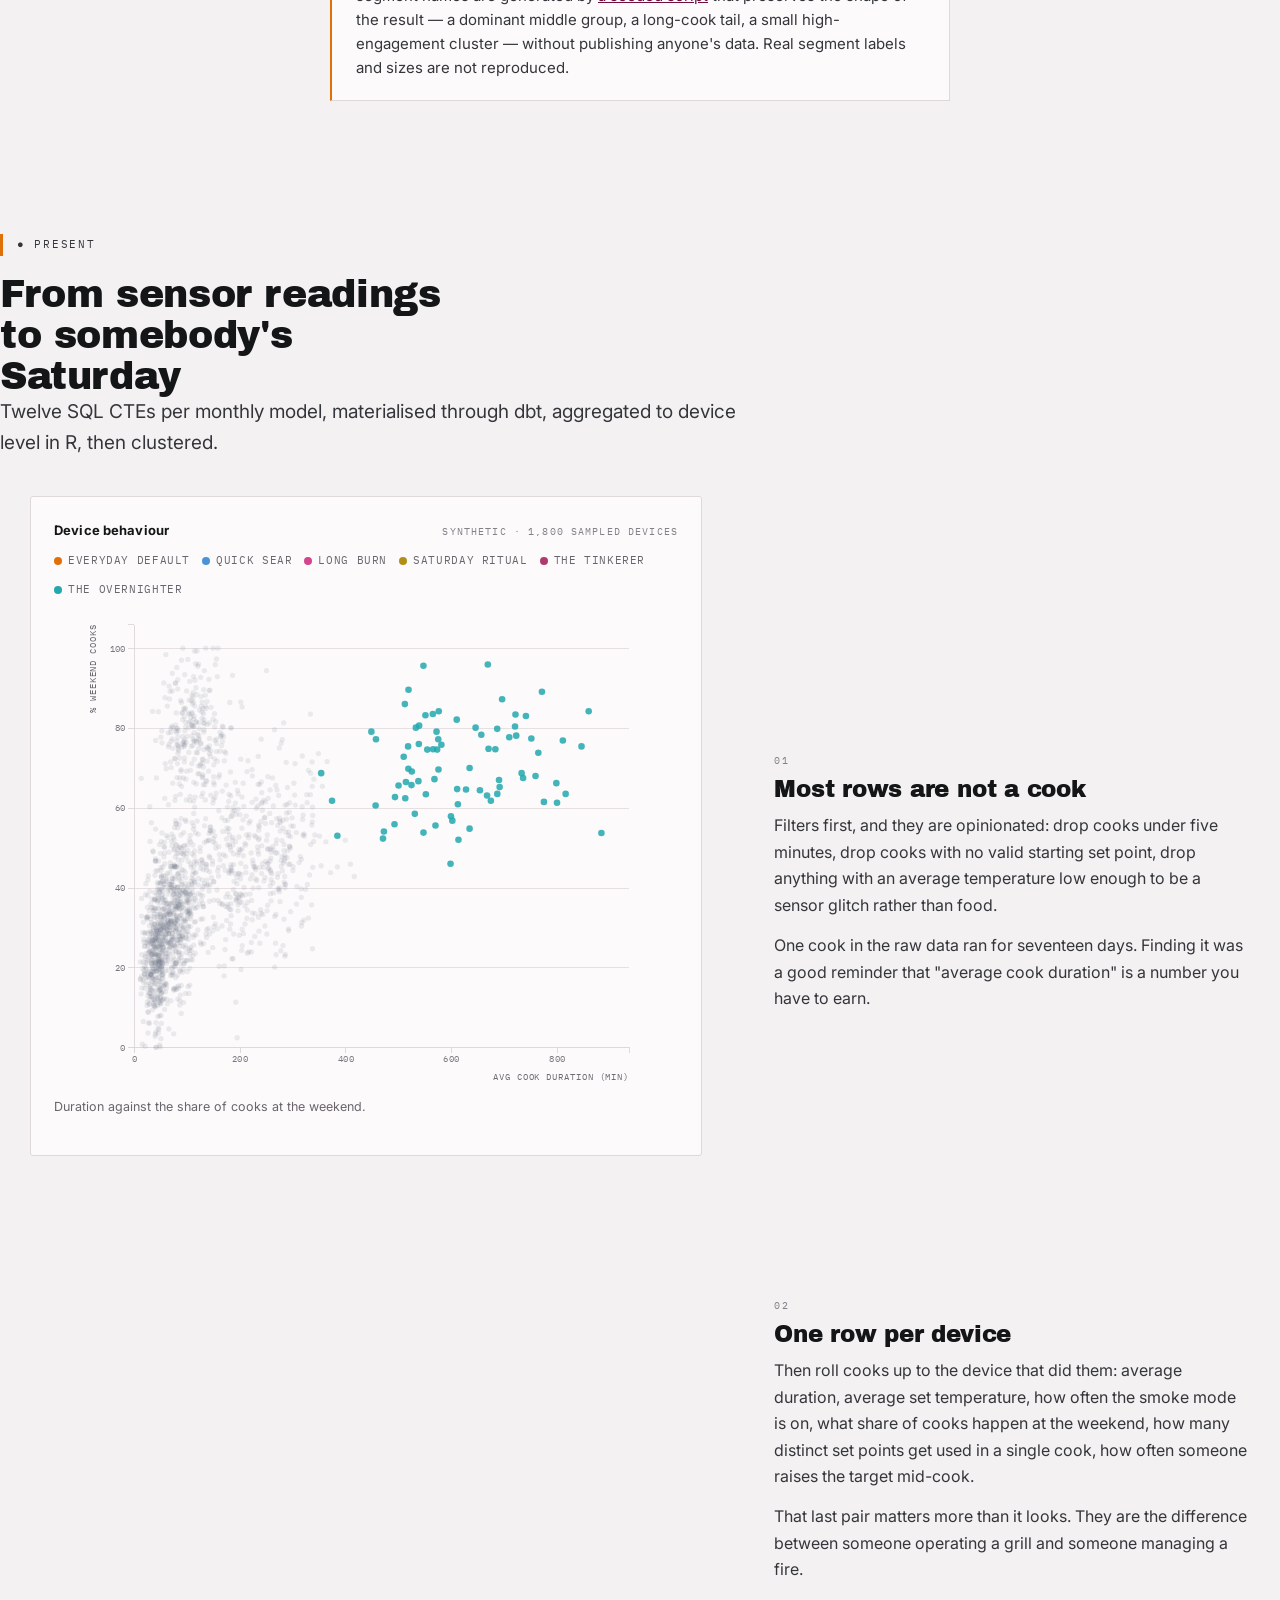
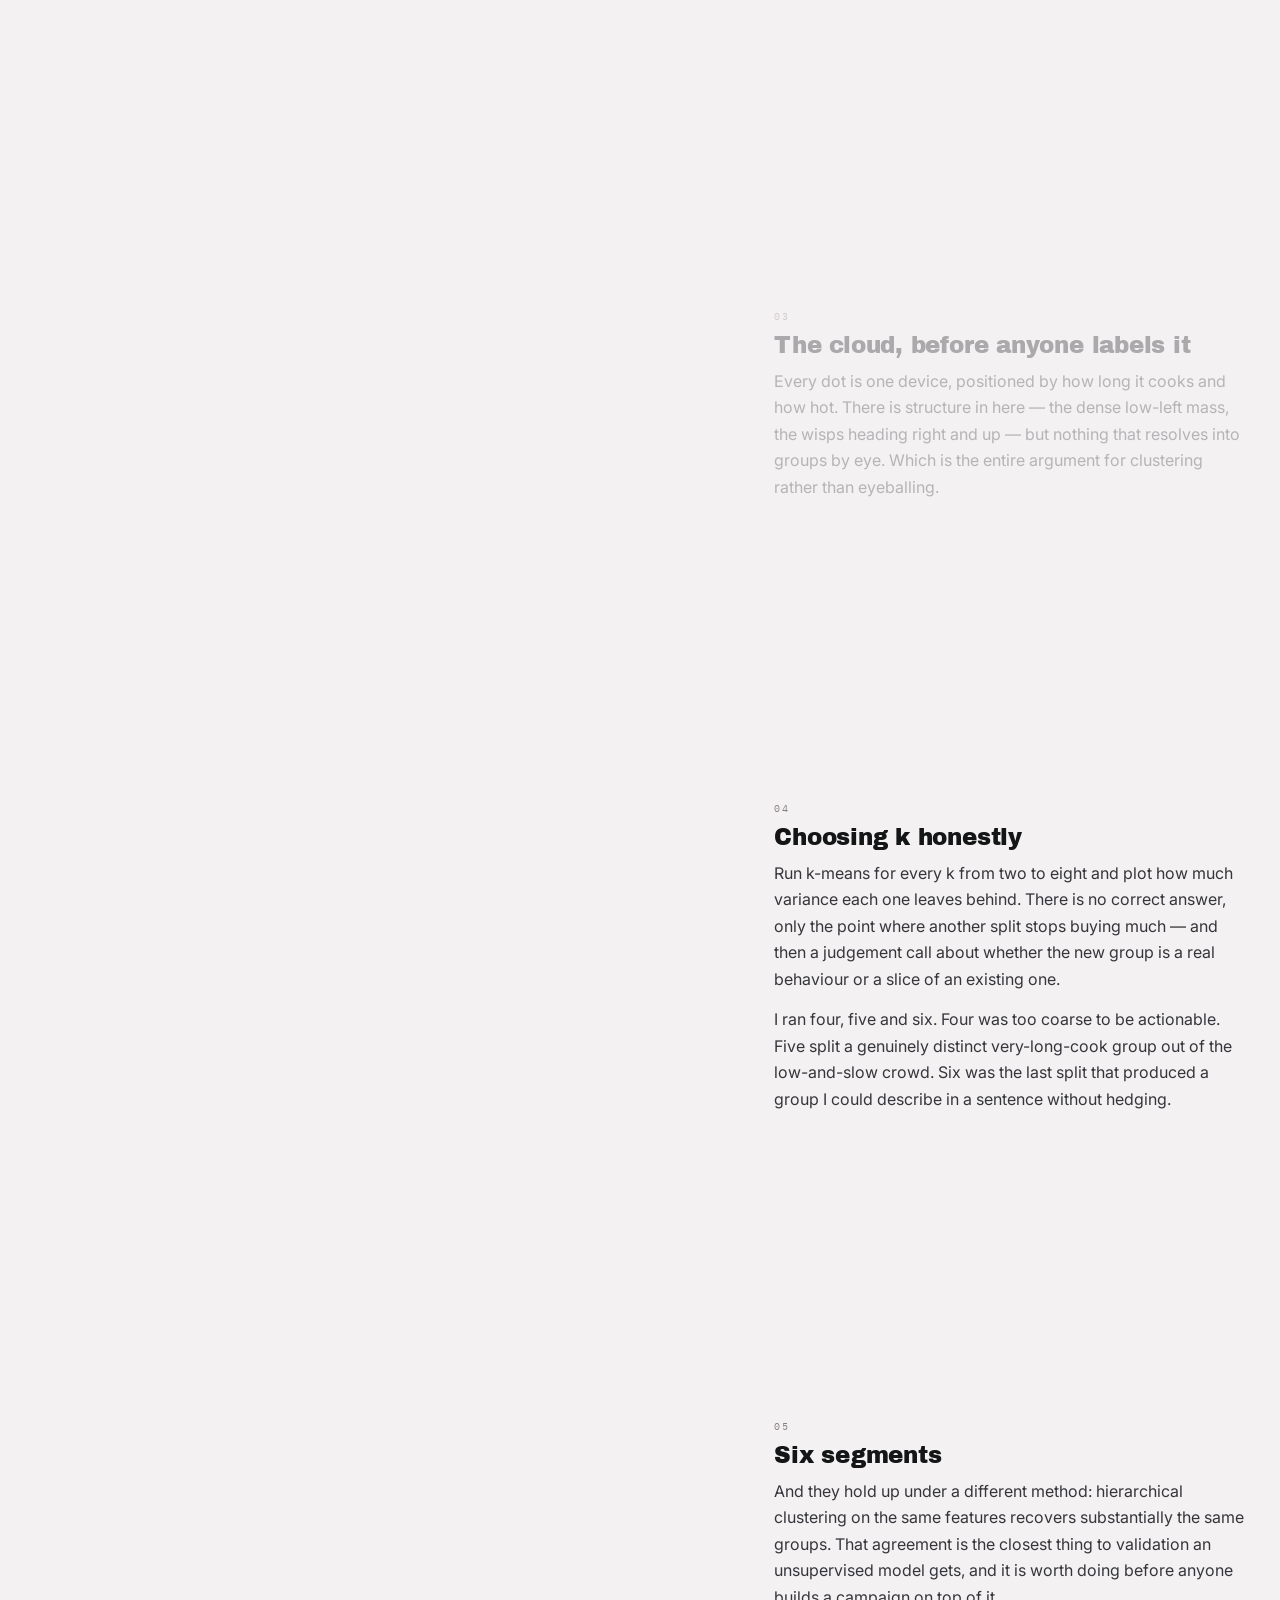
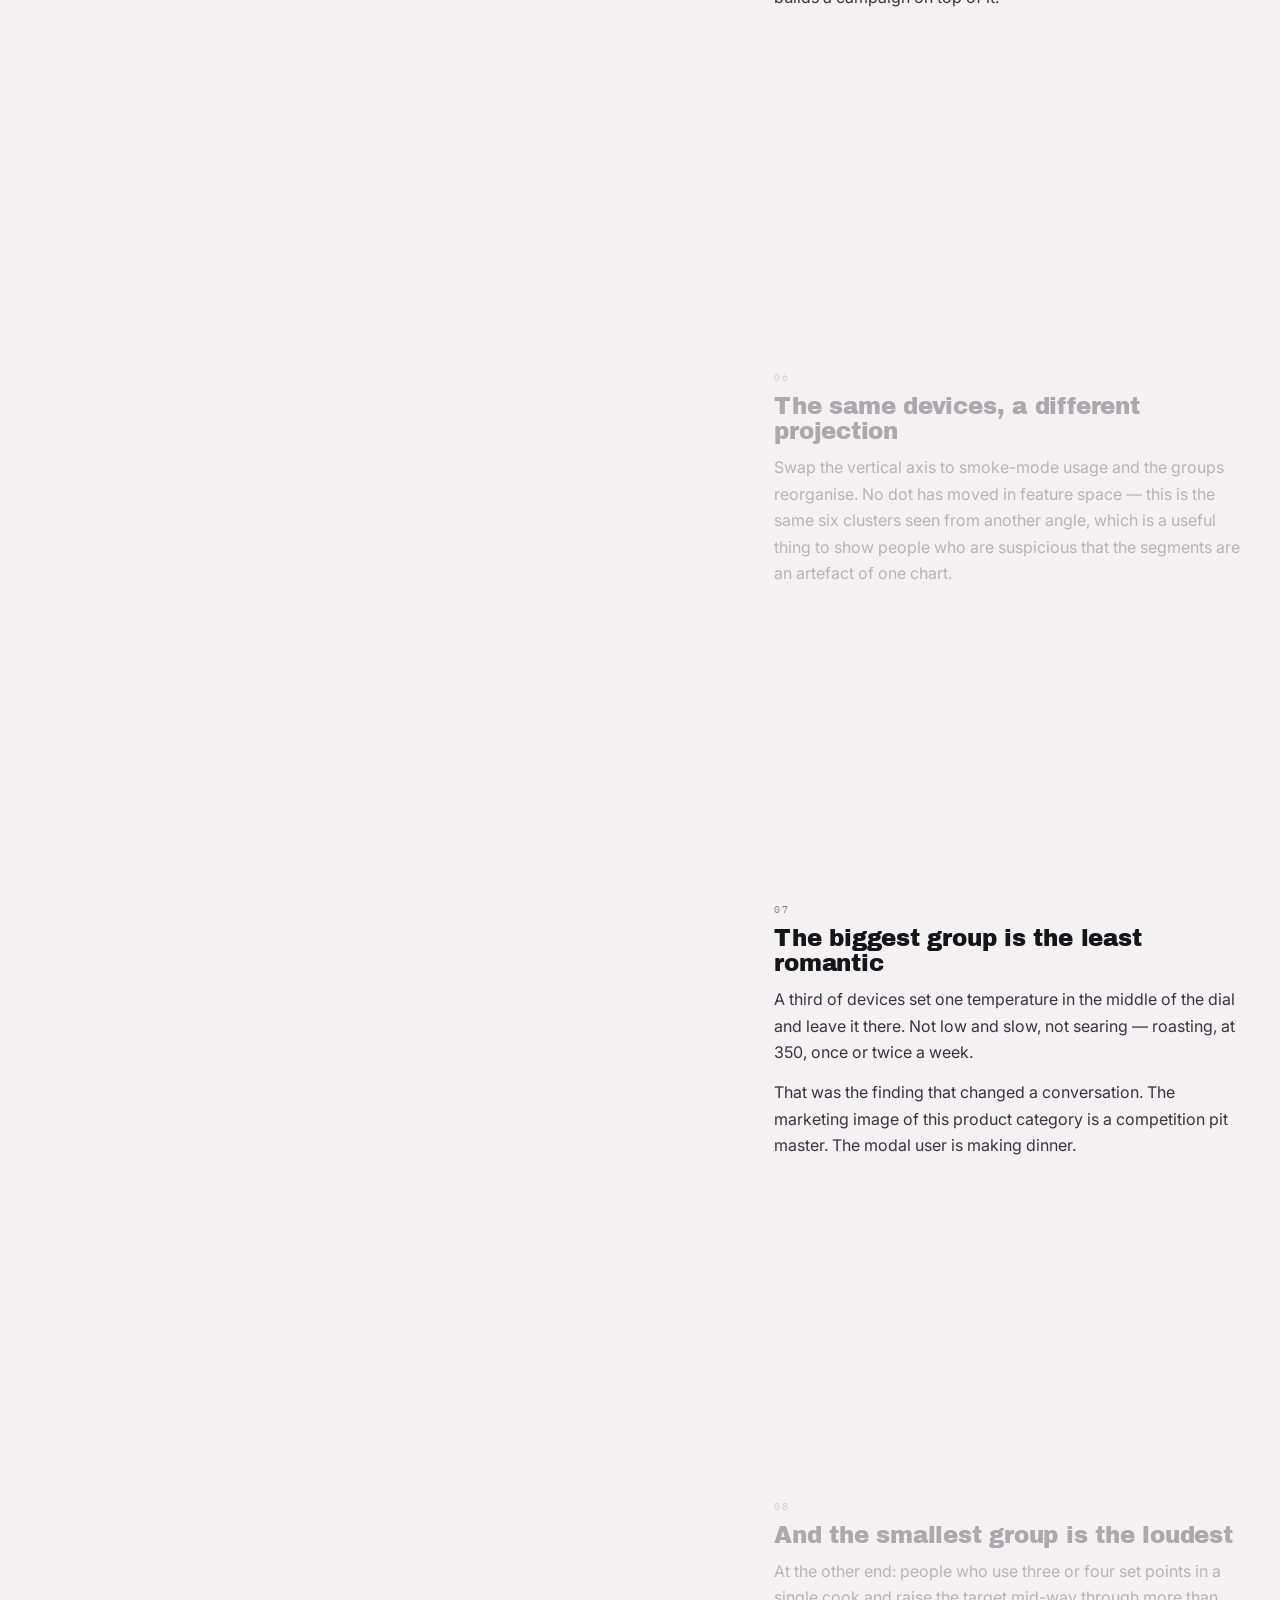
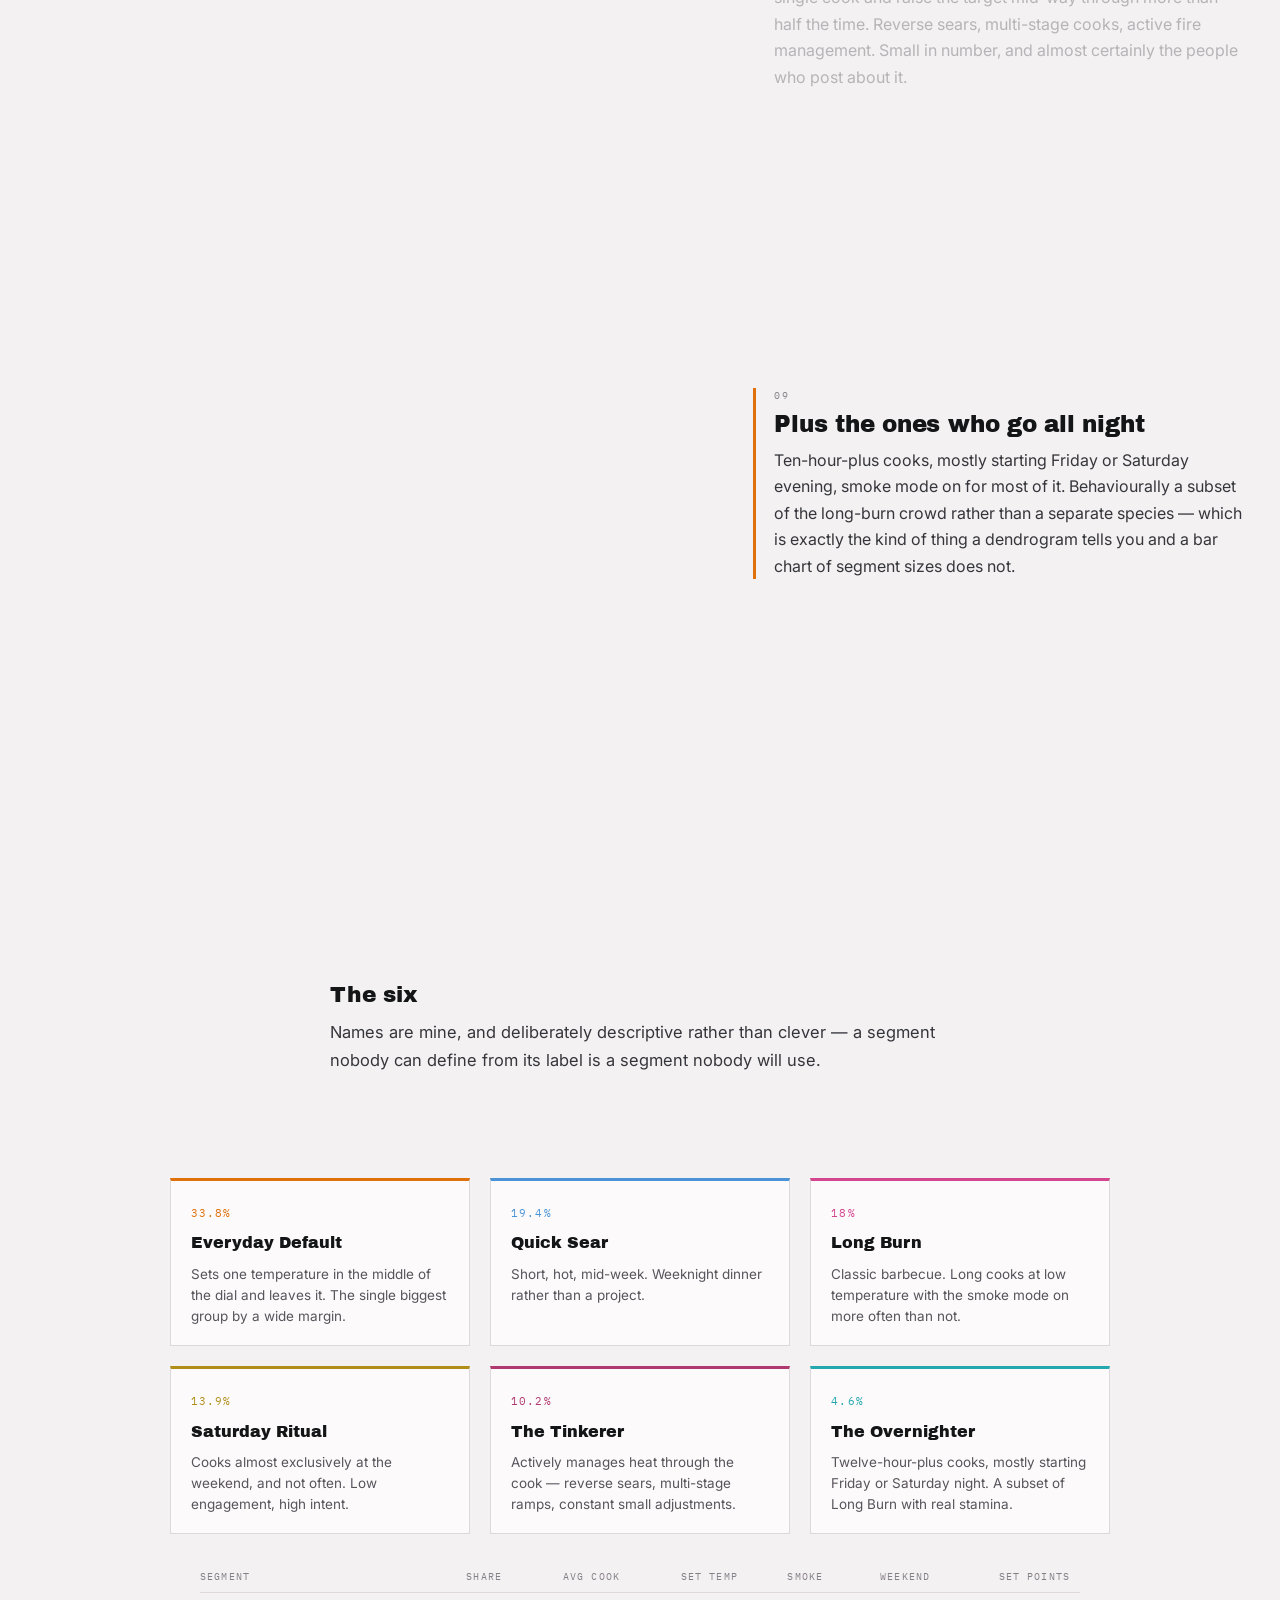
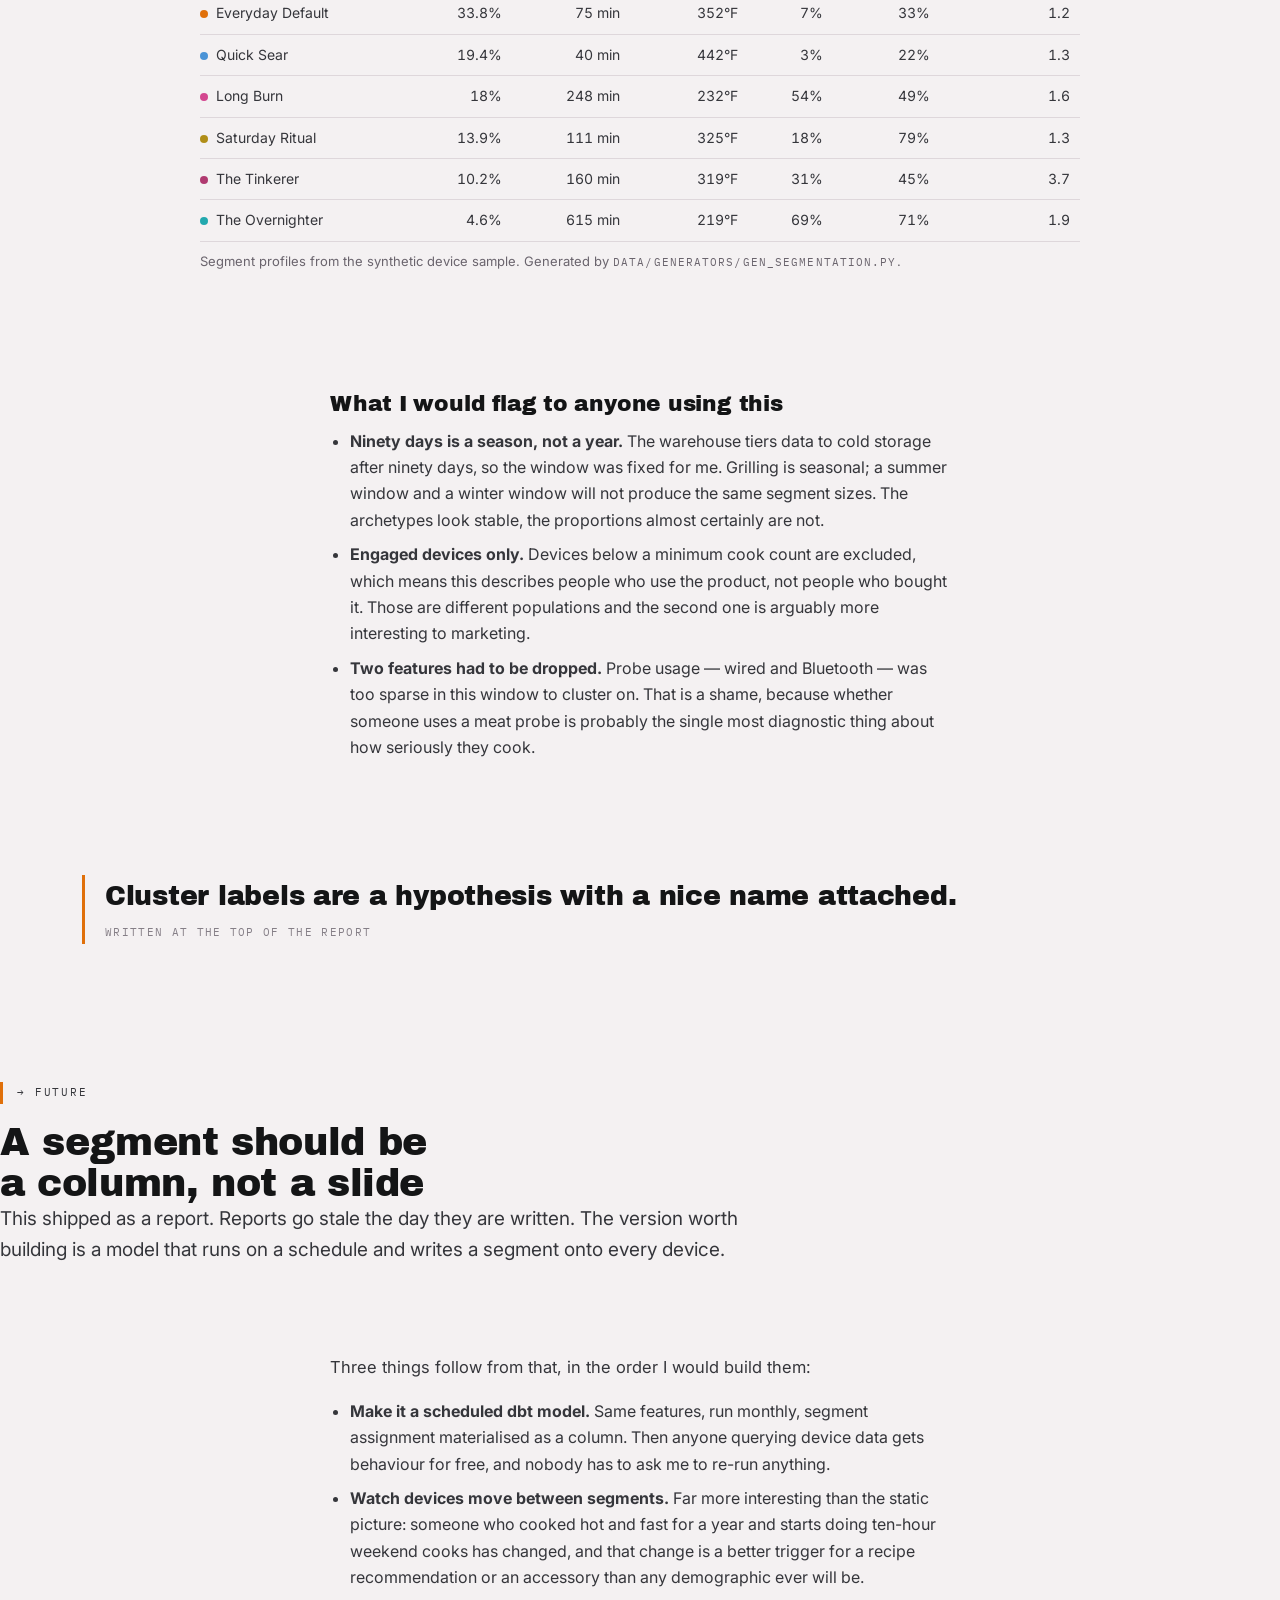
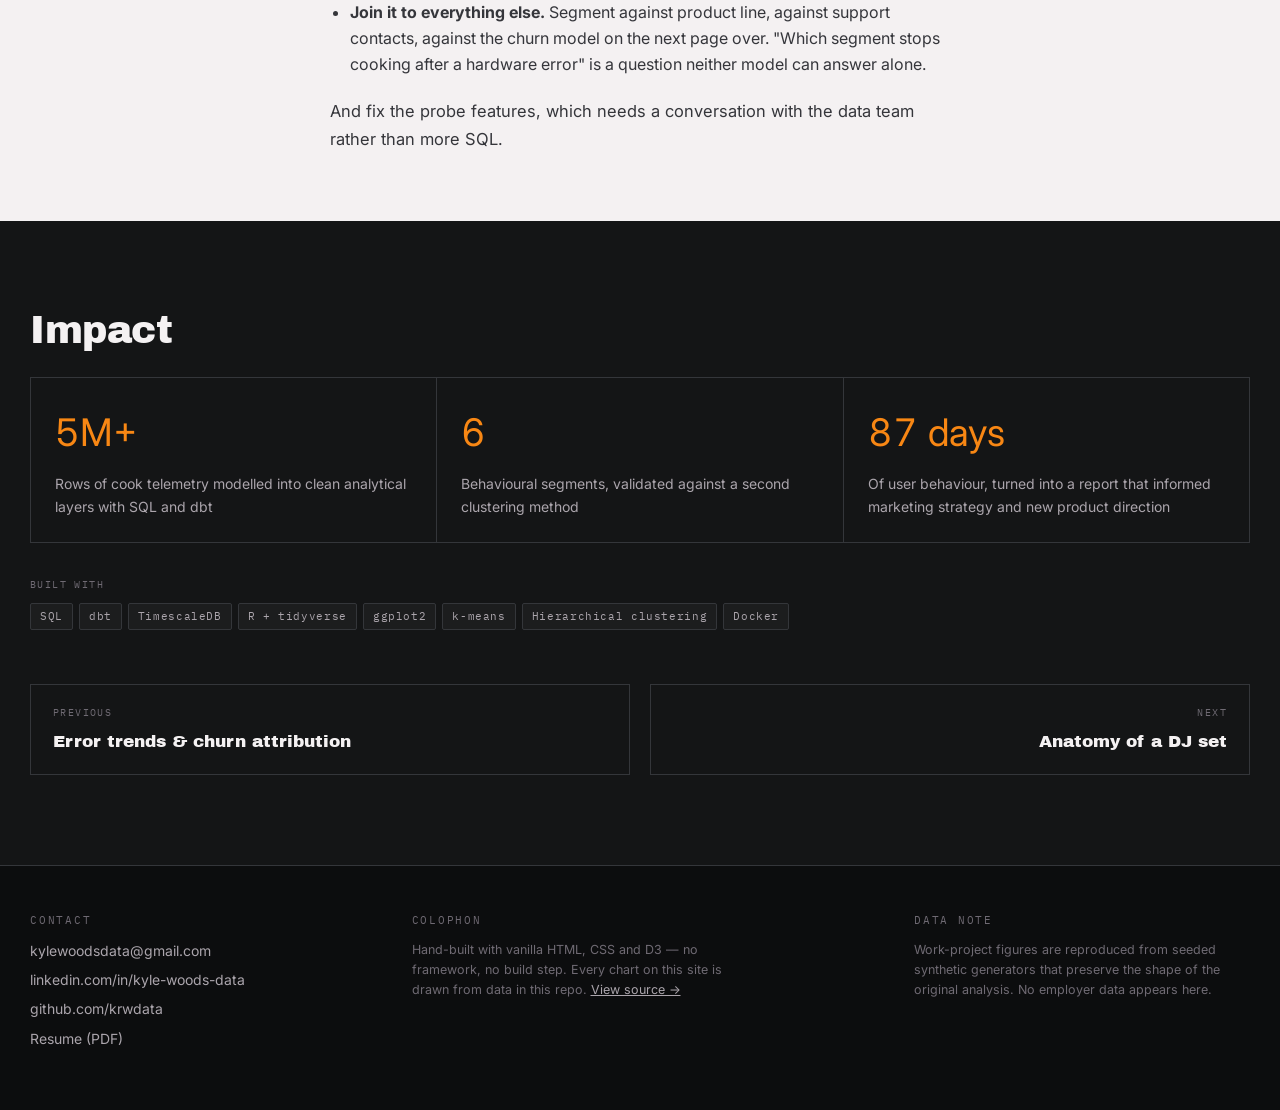
==== commit f2678c3a: "Move to the krwdata account Every self-reference follows the new username: the GitHub profile and re" ====
--- a/projects/consumer-segmentation/index.html
+++ b/projects/consumer-segmentation/index.html
@@ -61,7 +61,7 @@
 
       <div class="callout">
         <h4>A note on the numbers on this page</h4>
-        <p>The pipeline, the features and the method are real. The device cloud and the segment names are generated by <a href="https://github.com/kylerobert425/kylerobert425.github.io/blob/main/data/generators/gen_segmentation.py" data-code="data/generators/gen_segmentation.py" rel="noopener">a seeded script</a> that preserves the shape of the result — a dominant middle group, a long-cook tail, a small high-engagement cluster — without publishing anyone's data. Real segment labels and sizes are not reproduced.</p>
+        <p>The pipeline, the features and the method are real. The device cloud and the segment names are generated by <a href="https://github.com/krwdata/krwdata.github.io/blob/main/data/generators/gen_segmentation.py" data-code="data/generators/gen_segmentation.py" rel="noopener">a seeded script</a> that preserves the shape of the result — a dominant middle group, a long-cook tail, a small high-engagement cluster — without publishing anyone's data. Real segment labels and sizes are not reproduced.</p>
       </div>
     </section>
 
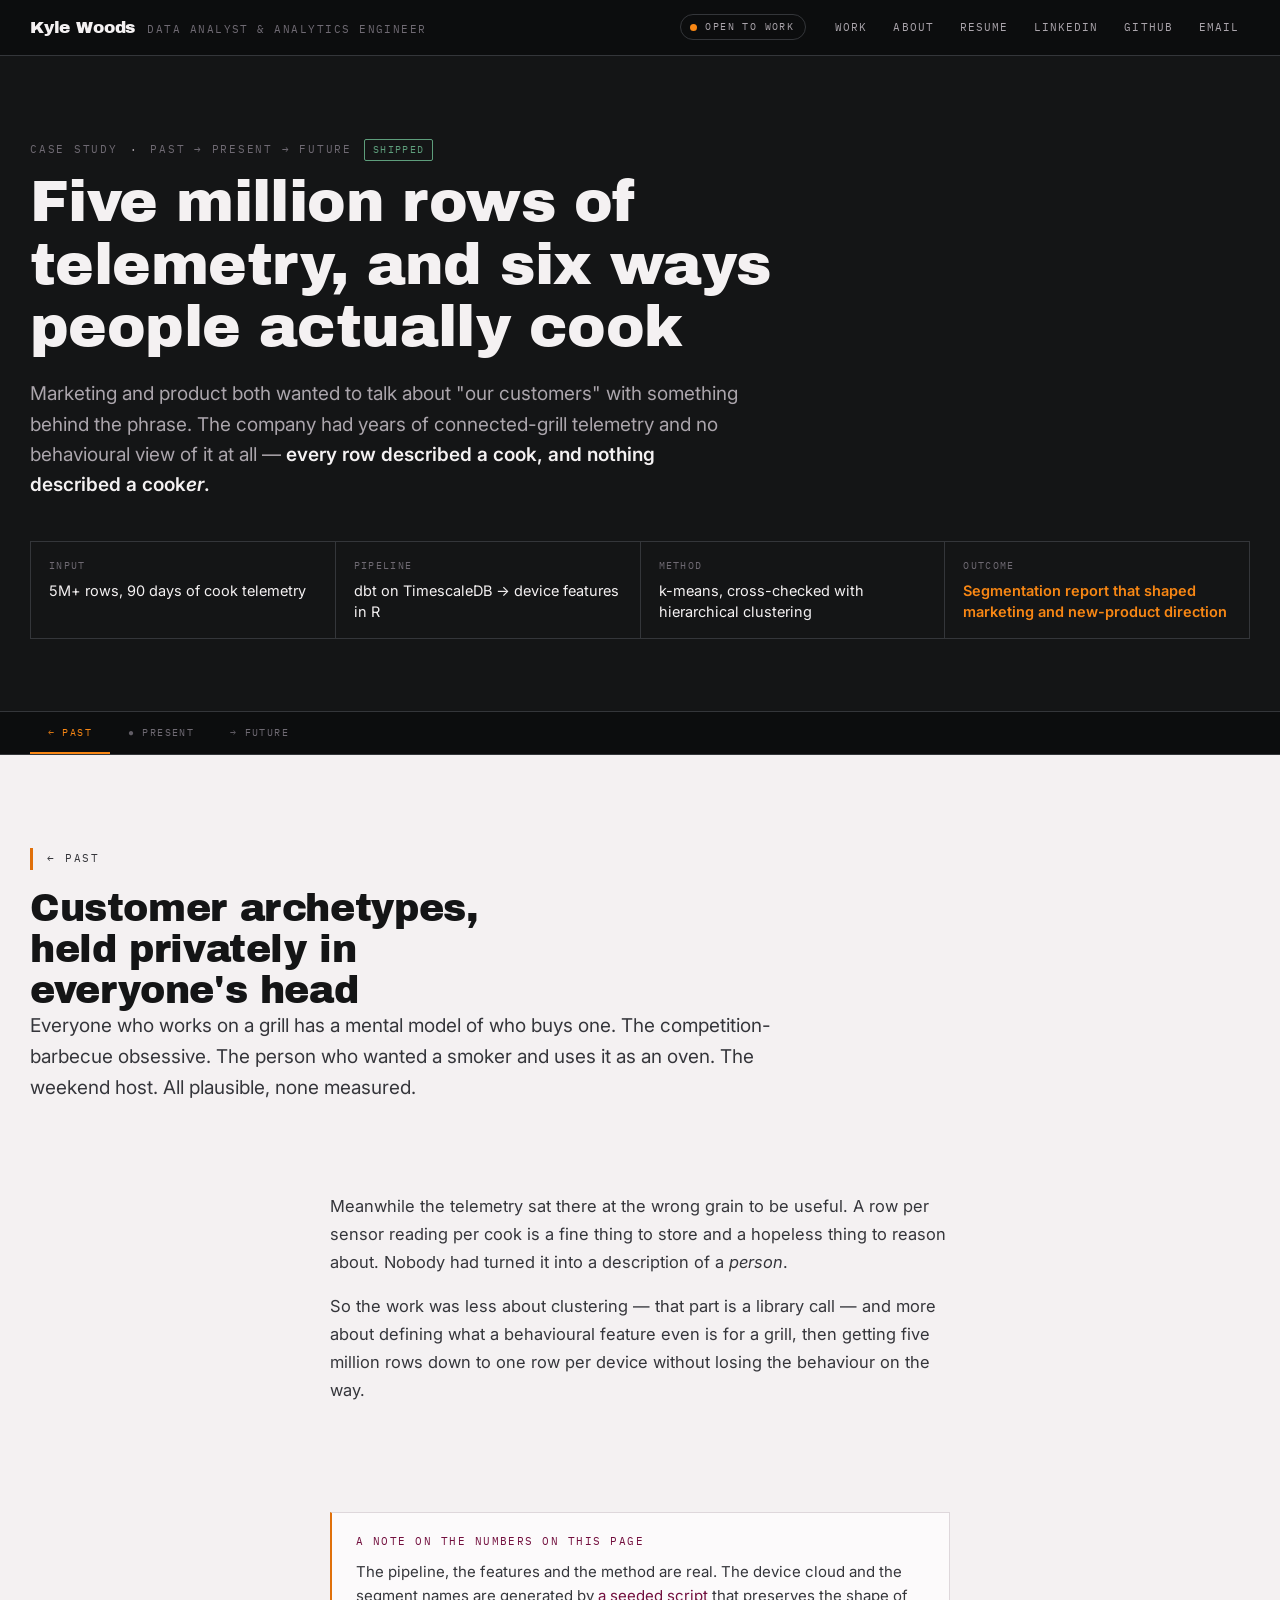
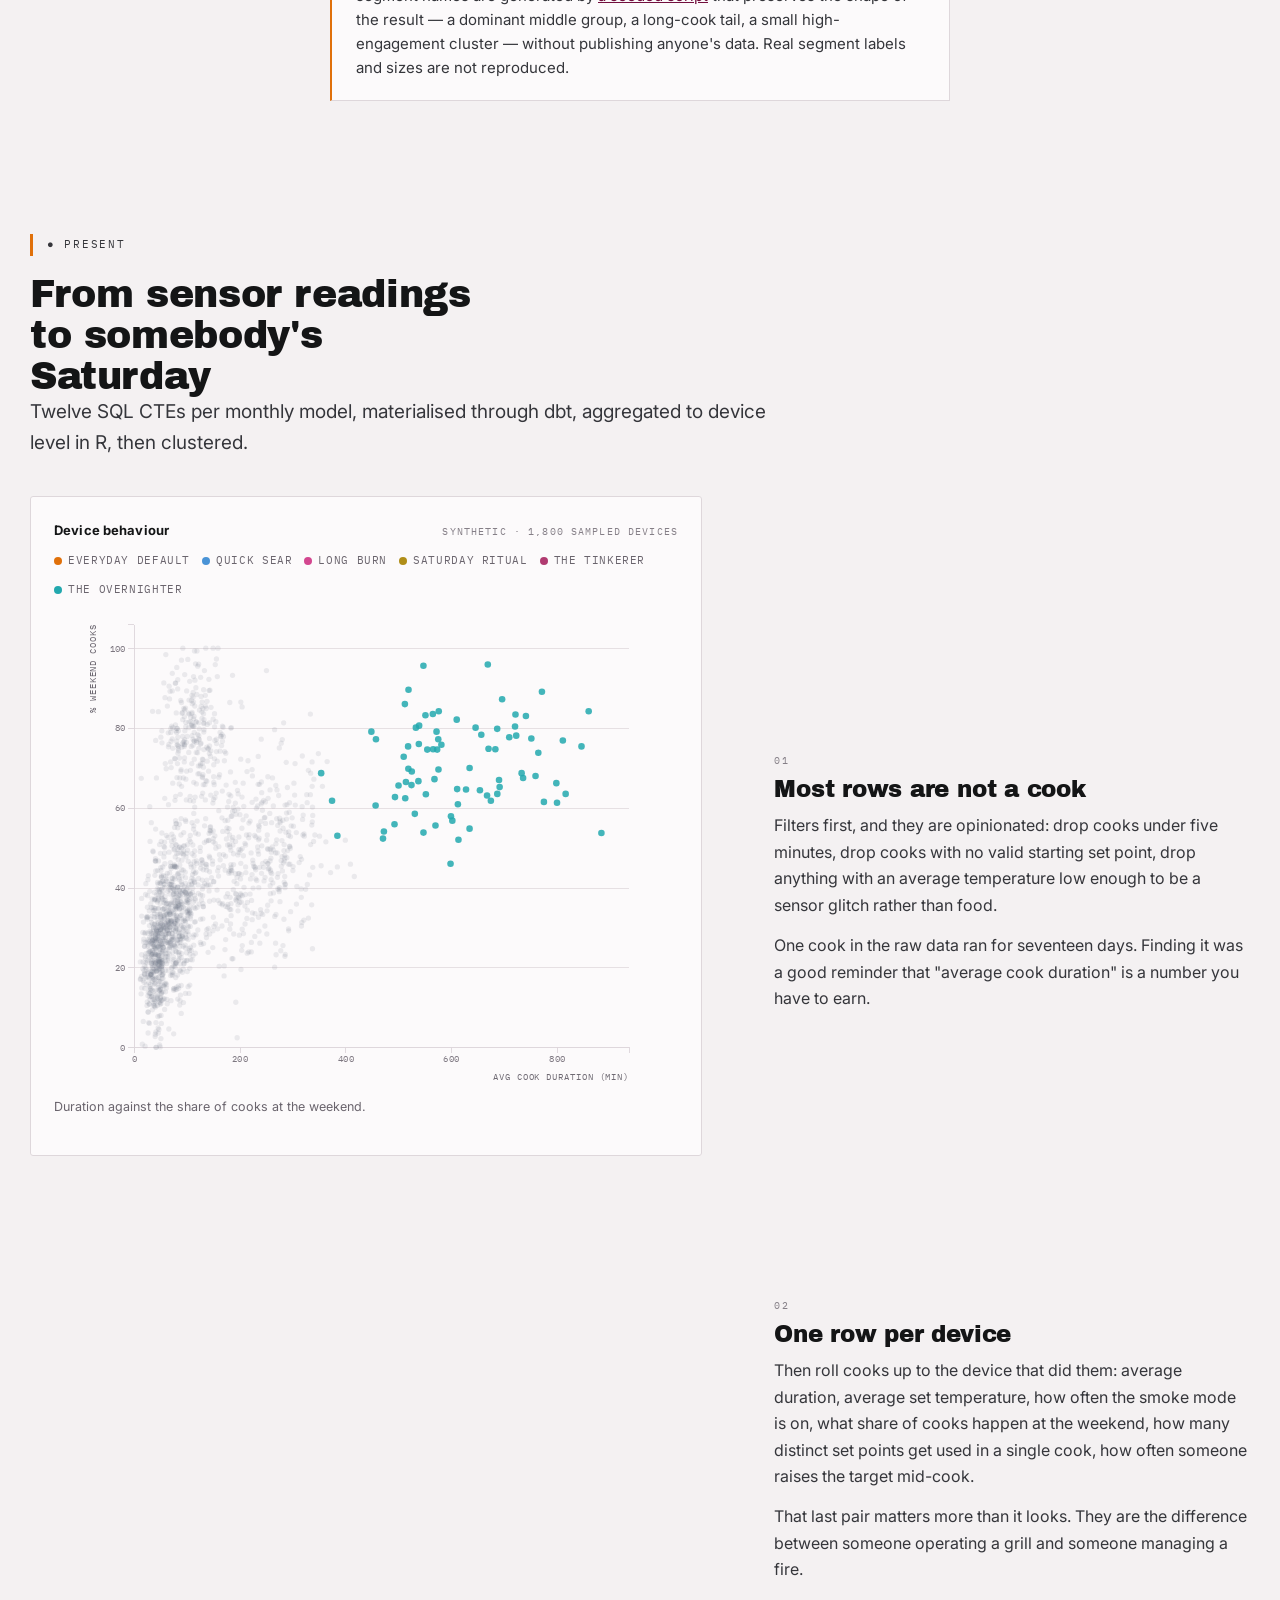
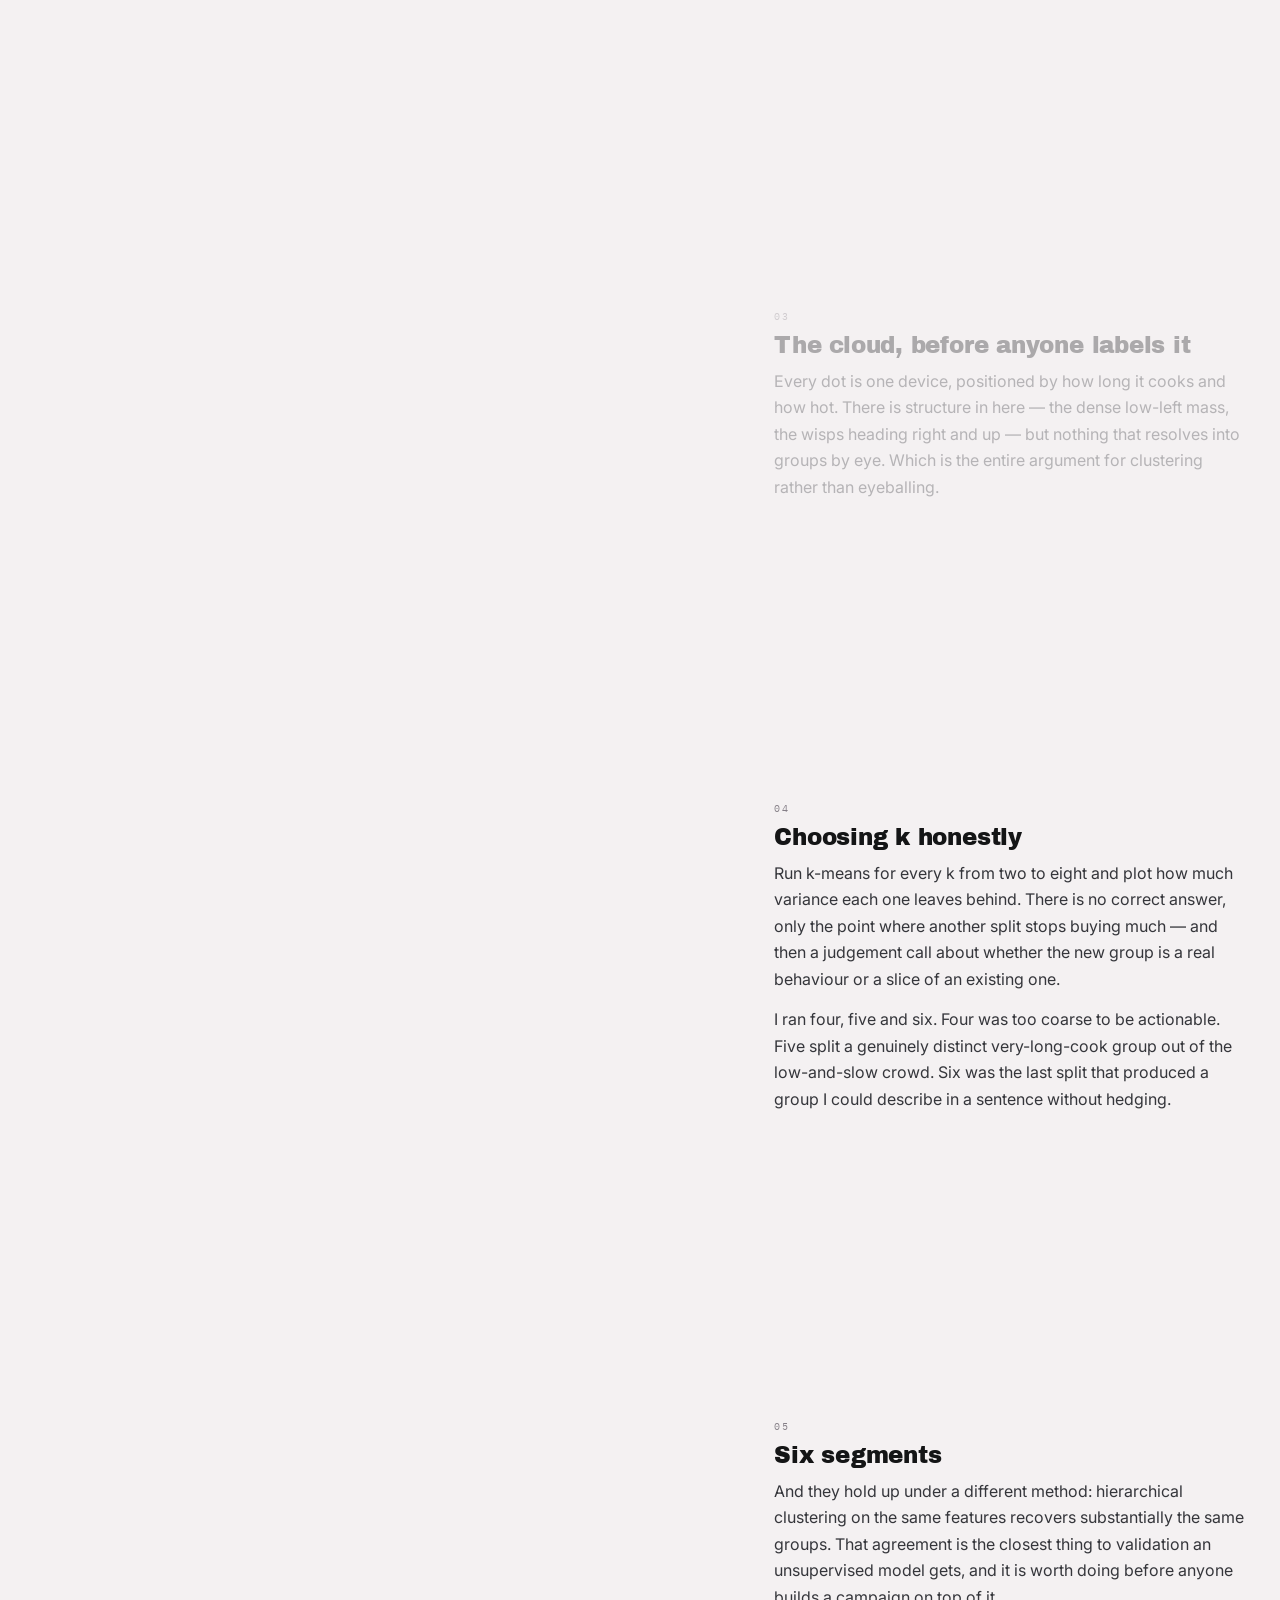
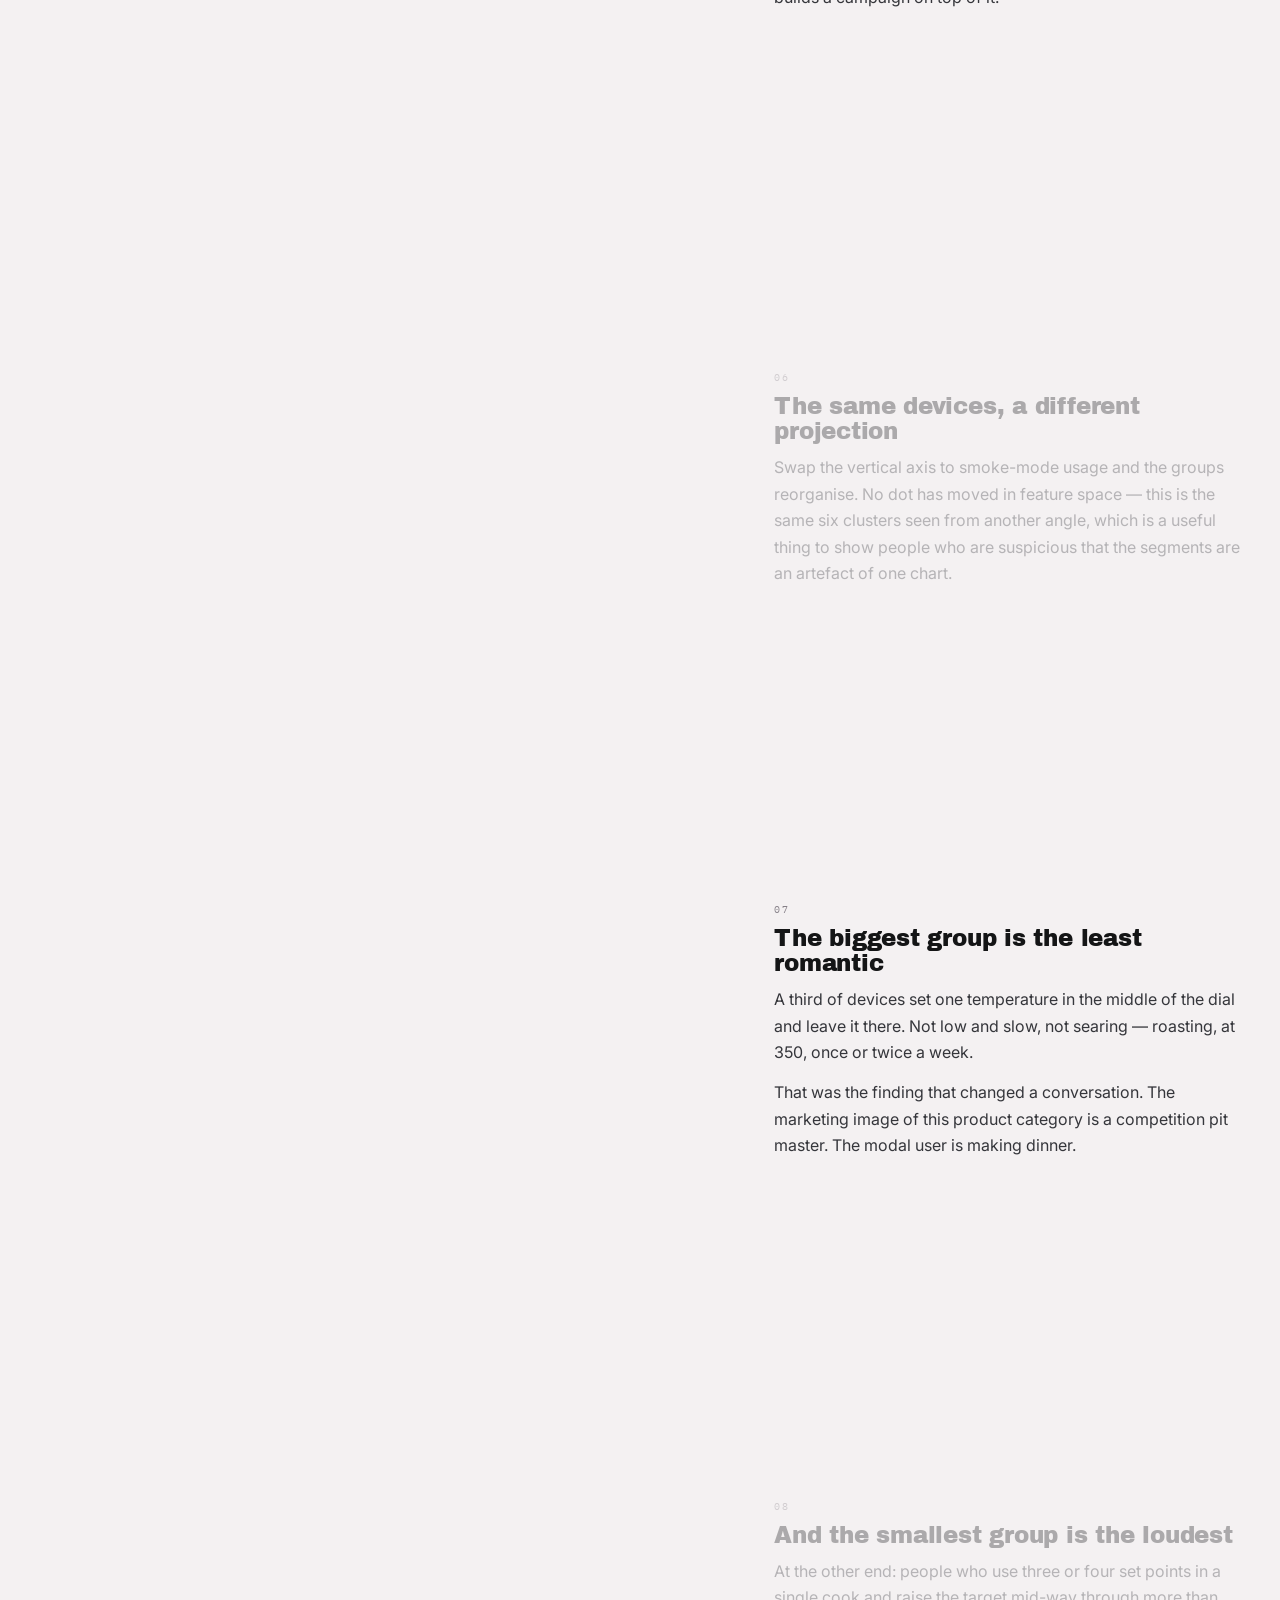
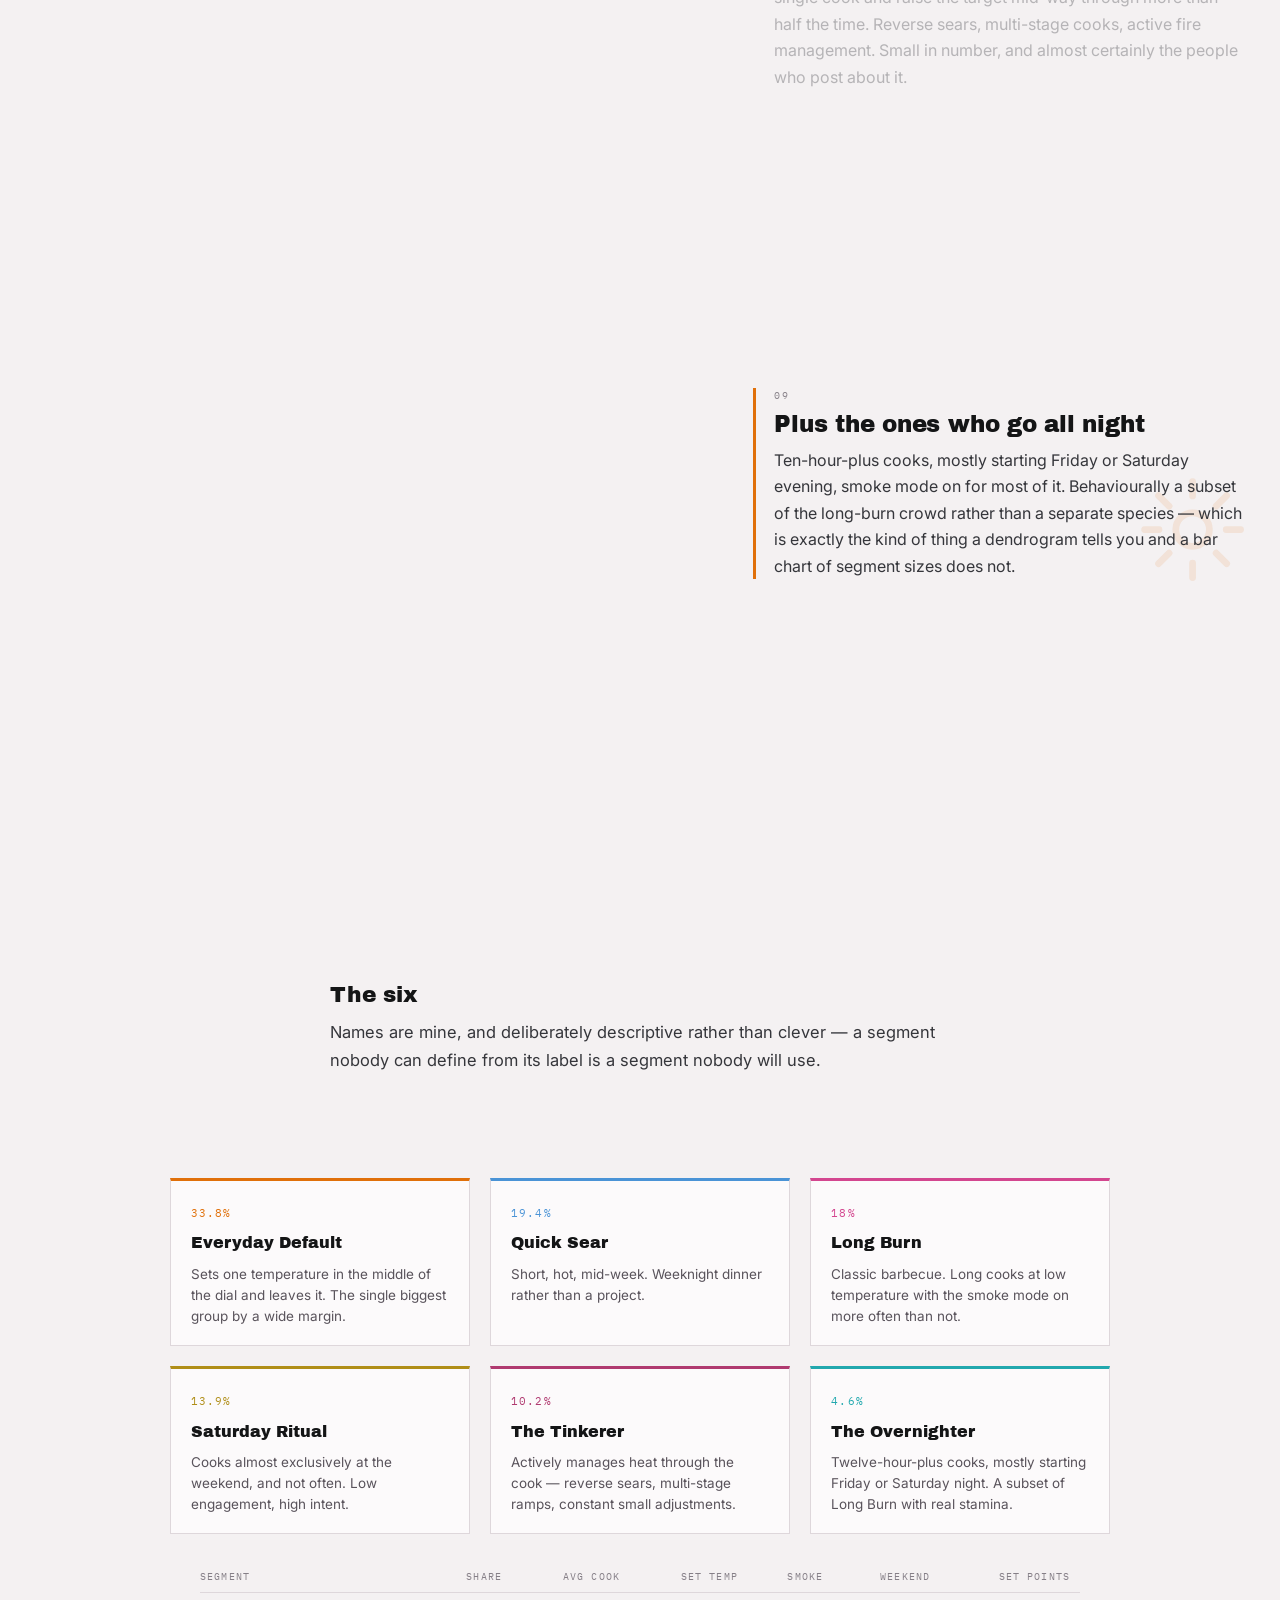
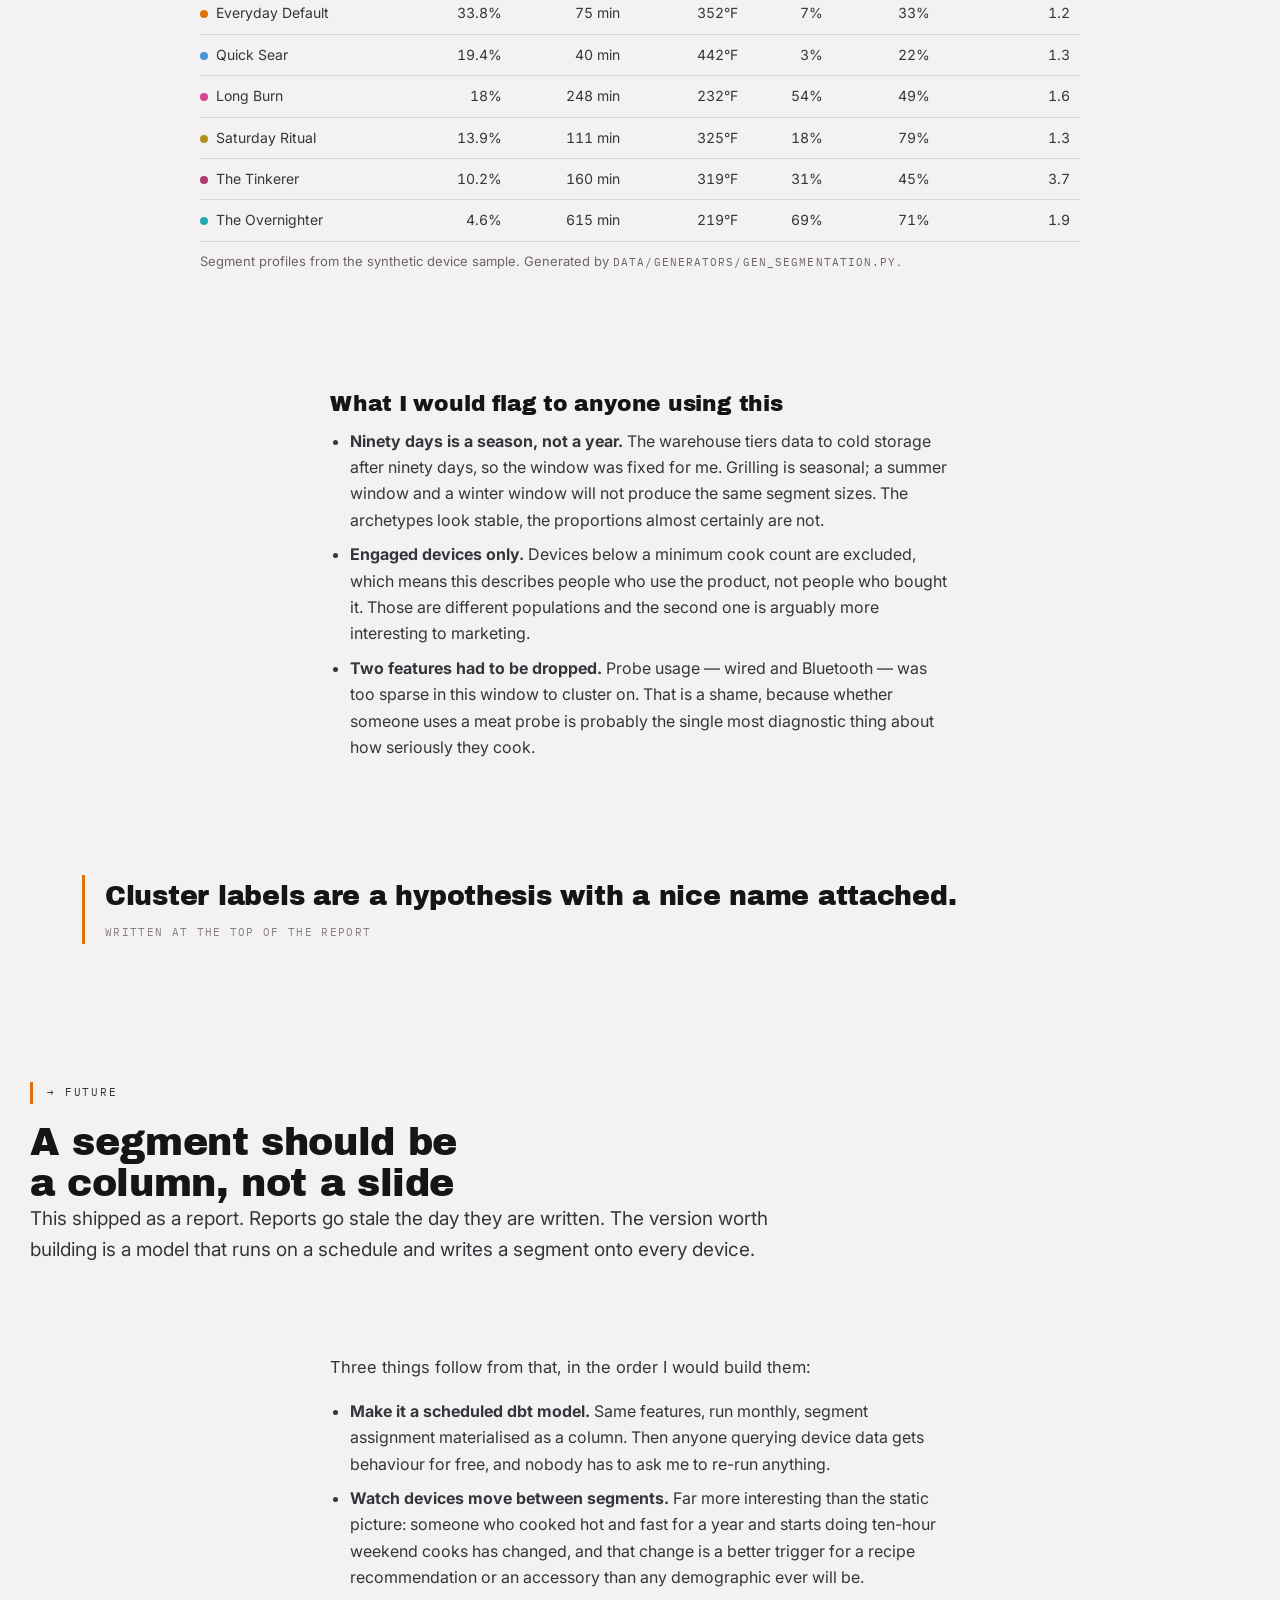
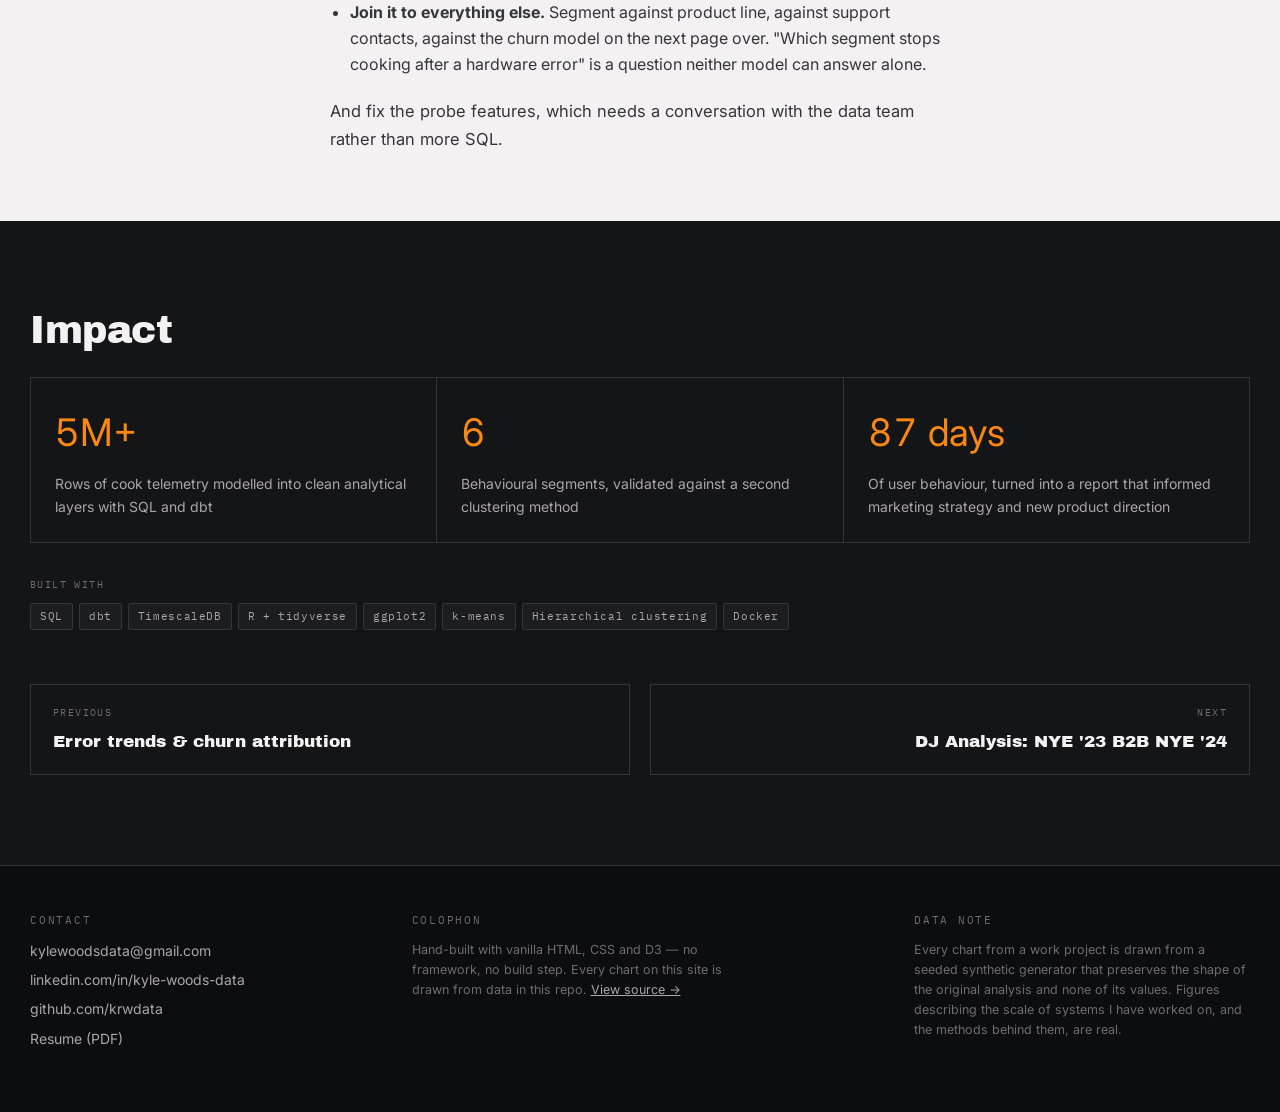
==== commit 23d6c498: "edits to copy on main page. general polish improvements. camelot wheel upgrade Co-Authored-By: Claud" ====
--- a/projects/consumer-segmentation/index.html
+++ b/projects/consumer-segmentation/index.html
@@ -103,59 +103,59 @@
           </div>
 
           <div class="scrolly-steps">
-            <div class="step"><div class="step-card">
+            <div class="step"><div class="step-card" data-icon="funnel">
               <span class="step-n">01</span>
               <h3>Most rows are not a cook</h3>
               <p>Filters first, and they are opinionated: drop cooks under five minutes, drop cooks with no valid starting set point, drop anything with an average temperature low enough to be a sensor glitch rather than food.</p>
               <p>One cook in the raw data ran for seventeen days. Finding it was a good reminder that "average cook duration" is a number you have to earn.</p>
             </div></div>
 
-            <div class="step"><div class="step-card">
+            <div class="step"><div class="step-card" data-icon="fleet">
               <span class="step-n">02</span>
               <h3>One row per device</h3>
               <p>Then roll cooks up to the device that did them: average duration, average set temperature, how often the smoke mode is on, what share of cooks happen at the weekend, how many distinct set points get used in a single cook, how often someone raises the target mid-cook.</p>
               <p>That last pair matters more than it looks. They are the difference between someone operating a grill and someone managing a fire.</p>
             </div></div>
 
-            <div class="step"><div class="step-card">
+            <div class="step"><div class="step-card" data-icon="scatter">
               <span class="step-n">03</span>
               <h3>The cloud, before anyone labels it</h3>
               <p>Every dot is one device, positioned by how long it cooks and how hot. There is structure in here — the dense low-left mass, the wisps heading right and up — but nothing that resolves into groups by eye. Which is the entire argument for clustering rather than eyeballing.</p>
             </div></div>
 
-            <div class="step"><div class="step-card">
+            <div class="step"><div class="step-card" data-icon="elbow">
               <span class="step-n">04</span>
               <h3>Choosing k honestly</h3>
               <p>Run k-means for every k from two to eight and plot how much variance each one leaves behind. There is no correct answer, only the point where another split stops buying much — and then a judgement call about whether the new group is a real behaviour or a slice of an existing one.</p>
               <p>I ran four, five and six. Four was too coarse to be actionable. Five split a genuinely distinct very-long-cook group out of the low-and-slow crowd. Six was the last split that produced a group I could describe in a sentence without hedging.</p>
             </div></div>
 
-            <div class="step"><div class="step-card">
+            <div class="step"><div class="step-card" data-icon="clusters">
               <span class="step-n">05</span>
               <h3>Six segments</h3>
               <p>And they hold up under a different method: hierarchical clustering on the same features recovers substantially the same groups. That agreement is the closest thing to validation an unsupervised model gets, and it is worth doing before anyone builds a campaign on top of it.</p>
             </div></div>
 
-            <div class="step"><div class="step-card">
+            <div class="step"><div class="step-card" data-icon="mirror">
               <span class="step-n">06</span>
               <h3>The same devices, a different projection</h3>
               <p>Swap the vertical axis to smoke-mode usage and the groups reorganise. No dot has moved in feature space — this is the same six clusters seen from another angle, which is a useful thing to show people who are suspicious that the segments are an artefact of one chart.</p>
             </div></div>
 
-            <div class="step"><div class="step-card">
+            <div class="step"><div class="step-card" data-icon="rank">
               <span class="step-n">07</span>
               <h3>The biggest group is the least romantic</h3>
               <p>A third of devices set one temperature in the middle of the dial and leave it there. Not low and slow, not searing — roasting, at 350, once or twice a week.</p>
               <p>That was the finding that changed a conversation. The marketing image of this product category is a competition pit master. The modal user is making dinner.</p>
             </div></div>
 
-            <div class="step"><div class="step-card">
+            <div class="step"><div class="step-card" data-icon="spike">
               <span class="step-n">08</span>
               <h3>And the smallest group is the loudest</h3>
               <p>At the other end: people who use three or four set points in a single cook and raise the target mid-way through more than half the time. Reverse sears, multi-stage cooks, active fire management. Small in number, and almost certainly the people who post about it.</p>
             </div></div>
 
-            <div class="step"><div class="step-card">
+            <div class="step"><div class="step-card" data-icon="midnight">
               <span class="step-n">09</span>
               <h3>Plus the ones who go all night</h3>
               <p>Ten-hour-plus cooks, mostly starting Friday or Saturday evening, smoke mode on for most of it. Behaviourally a subset of the long-burn crowd rather than a separate species — which is exactly the kind of thing a dendrogram tells you and a bar chart of segment sizes does not.</p>
@@ -244,9 +244,9 @@
           <span class="dir">Previous</span>
           <span class="ttl">Error trends & churn attribution</span>
         </a>
-        <a class="next" href="../anatomy-of-a-dj-set/index.html">
+        <a class="next" href="../NYE23-B2B-NYE24/index.html">
           <span class="dir">Next</span>
-          <span class="ttl">Anatomy of a DJ set</span>
+          <span class="ttl">DJ Analysis: NYE '23 B2B NYE '24</span>
         </a>
       </nav>
     </div>
--- a/assets/css/theme.css
+++ b/assets/css/theme.css
@@ -21,14 +21,19 @@
 
   /* --- accents ----------------------------------------------------------
      The brand orange is brilliant on onyx and only 2.2:1 on paper, so it
-     does not do the same job on both surfaces. Three tokens, one rule:
-       --accent      chrome on dark  (buttons, badges, active states)
-       --accent-mark marks on either surface (bars, rules, chart strokes)
-       --accent-ink  accent *text* on light — the crimson clears 10:1     */
-  --accent:      #F88714;
-  --accent-hi:   #FFA13B;
-  --accent-mark: #E0700A;
-  --accent-ink:  #720E3D;
+     does not do the same job on both surfaces. Four tokens, one rule:
+       --accent          chrome on dark  (buttons, badges, active states)
+       --accent-mark     marks on either surface (bars, rules, chart strokes)
+       --accent-ink      accent *text* on light — the crimson clears 10:1
+       --accent-mark-ink prose that has to name a mark by its colour —
+                         same hue as --accent-mark, darkened until it clears
+                         4.5:1 on --offwhite (it lands at 5.0:1; the mark
+                         itself is only 3.0:1 and fails as body text)      */
+  --accent:          #F88714;
+  --accent-hi:       #FFA13B;
+  --accent-mark:     #E0700A;
+  --accent-mark-ink: #A85207;
+  --accent-ink:      #720E3D;
 
   /* --- text & lines ---------------------------------------------------- */
   --ash:       #ABA5AC;
@@ -197,6 +202,13 @@
 }
 .light .chip { color: #59535B; background: rgba(0,0,0,.03); border-color: var(--rule-lite); }
 
+/* --- naming a mark inside prose -------------------------------------------
+   When a sentence says "the orange dot", the word should be the thing. Both
+   are weighted as well as coloured, so the tie to the chart survives greyscale
+   printing and colour-vision deficiency — colour is never the only cue. */
+.ink-mark { color: var(--accent-mark-ink); font-weight: 600; }
+.ink-dot  { color: var(--ink);             font-weight: 700; }
+
 /* --- footer --------------------------------------------------------------- */
 .site-foot {
   border-top: 1px solid var(--rule); background: var(--onyx-deep);
--- a/assets/css/case-study.css
+++ b/assets/css/case-study.css
@@ -52,7 +52,12 @@
 .light .eyebrow { color: #857F87; }
 .light a { color: var(--accent-ink); }
 
-.section-head { padding: clamp(52px, 7vw, 92px) 0 clamp(8px, 1.4vw, 18px); }
+/* Vertical only — never the `padding:` shorthand here. This element also
+   carries .wrap, whose `padding: 0 var(--pad)` is what holds the whole page off
+   the window edge. A shorthand with `0` for the horizontal slots silently reset
+   it, and every section head on every case study sat flush against the left
+   edge below 1360px, where the max-width centring stops covering for it. */
+.section-head { padding-top: clamp(52px, 7vw, 92px); padding-bottom: clamp(8px, 1.4vw, 18px); }
 .section-head h2 { max-width: 18ch; }
 .section-marker {
   display: inline-flex; align-items: center; gap: 9px;
@@ -97,12 +102,31 @@
   background: transparent; opacity: .32; transform: translateY(6px);
   transition: opacity var(--t-slow), transform var(--t-slow);
   border-left: 3px solid transparent; padding-left: 18px;
+  position: relative;                  /* the glyph is positioned against this */
 }
 .step.is-active .step-card { opacity: 1; transform: none; border-left-color: var(--accent-mark); }
 .step-n { font-family: var(--font-mono); font-size: 10px; letter-spacing: .16em; color: #857F87; display: block; margin-bottom: 9px; }
 .step-card h3 { margin-bottom: 9px; font-size: clamp(18px, 1.8vw, 23px); }
 .step-card p { font-size: 16px; line-height: 1.66; margin-bottom: 0; color: #35363B; }
 .step-card p + p { margin-top: .85em; }
+
+/* --- step glyphs ----------------------------------------------------------
+   The wordless restatement of the step, injected by site.js from data-icon.
+   Deliberately quiet: it should register as texture on the way past and only
+   resolve into a shape if you stop and look. Two knobs, both here. */
+:root { --glyph-size: clamp(84px, 9vw, 132px); --glyph-opacity: .11; }
+.step-glyph {
+  position: absolute; z-index: 0; pointer-events: none;
+  bottom: -8px; right: 0; width: var(--glyph-size); height: var(--glyph-size);
+  color: var(--accent-mark); opacity: 0; transform: translateY(10px) scale(.94);
+  transition: opacity 520ms var(--t-slow), transform 620ms cubic-bezier(.2,.7,.2,1);
+}
+.step.is-active .step-glyph { opacity: var(--glyph-opacity); transform: none; }
+/* Prose has to sit over it. Excluding the glyph keeps it from being lifted too. */
+.step-card > :not(.step-glyph) { position: relative; z-index: 1; }
+@media (prefers-reduced-motion: reduce) {
+  .step-glyph { transition: none; transform: none; }
+}
 
 /* --- prose blocks between scrollies --------------------------------------- */
 .prose { max-width: var(--readw); margin: 0 auto; padding: clamp(30px, 4vw, 56px) 0; }
@@ -154,16 +178,115 @@
 }
 .data-table td.grade.good { color: var(--good); }
 .data-table td.grade.warn { color: var(--bad); }
+/* --- A/B panel -------------------------------------------------------------
+   Two arms, side by side, each on its own card. Overlaying both nights in one
+   box was the first attempt: four series in 460px, and the reader had to do the
+   separating the chart should have done. Two cards on a SHARED pair of scales
+   (see DOMAIN in dj.js) says the same thing and asks nothing. --ab carries the
+   arm's colour so the badge, the top rule and the chart line agree. */
+.ab-grid {
+  display: grid; grid-template-columns: 1fr 1fr; gap: clamp(14px, 1.8vw, 26px);
+  max-width: 1180px; margin: 0 auto clamp(26px, 3.2vw, 40px);
+}
+.ab-card {
+  background: var(--paper); border: 1px solid var(--rule-lite);
+  border-top: 3px solid var(--ab, var(--accent-mark)); border-radius: var(--radius);
+  padding: clamp(15px, 1.7vw, 22px); min-width: 0;
+}
+.ab-head { display: flex; align-items: flex-start; gap: 12px; }
+.ab-badge {
+  flex: 0 0 auto; font: 700 12px/1 var(--font-mono); letter-spacing: .1em;
+  color: var(--paper); background: var(--ab, var(--accent-mark));
+  padding: 7px 10px; border-radius: 2px;
+}
+.ab-card h3 { margin: 0; font-size: clamp(18px, 1.9vw, 24px); line-height: 1.1; }
+.ab-meta {
+  margin: 6px 0 0; font: 400 11.5px/1.5 var(--font-mono);
+  letter-spacing: .02em; color: #6A646D;
+}
+.ab-chart { position: relative; height: clamp(180px, 21vw, 250px); margin: 16px 0 0; }
+.ab-chart--tall { height: clamp(300px, 30vw, 380px); }
+.ab-chart svg { width: 100%; height: 100%; overflow: visible; }
+.ab-cap { margin: 10px 0 0; font-size: 12.5px; line-height: 1.45; color: #6A646D; }
+
+.ab-stats {
+  display: grid; grid-template-columns: 1fr 1fr; gap: 0 clamp(12px, 1.6vw, 24px);
+  margin: 14px 0 0; padding-top: 12px; border-top: 1px solid var(--rule-lite);
+}
+.ab-stat {
+  display: flex; align-items: baseline; justify-content: space-between; gap: 10px;
+  padding: 5px 0; font-size: 13px; border-bottom: 1px solid rgba(0,0,0,.04);
+}
+.ab-stat dt { color: #6A646D; }
+.ab-stat dd { margin: 0; font-weight: 600; color: var(--ink); font-variant-numeric: tabular-nums; }
+/* The two rows the test is actually about. */
+.ab-stat--hi dd { color: var(--ab, var(--accent-mark)); }
+
+.ab-readout {
+  max-width: 1180px; margin: 0 auto clamp(26px, 3.2vw, 40px);
+  background: var(--paper); border: 1px solid var(--rule-lite); border-radius: var(--radius);
+  padding: clamp(15px, 1.8vw, 24px);
+}
+.ab-readout .graphic-head { margin-bottom: 6px; }
+.ab-readout .graphic-head .chart-title { color: var(--ink); }
+
+/* A callout that is a caveat rather than a note. */
+.callout--warn { border-left-color: var(--neutral); }
+.callout--warn h4 { color: #57525A; }
+
+@media (max-width: 780px) {
+  .ab-grid { grid-template-columns: 1fr; }
+  .ab-stats { grid-template-columns: 1fr; }
+}
+
+/* A callout that leads with two numbers rather than a sentence. */
+.callout--scale .scale-figs {
+  display: grid; grid-template-columns: 1fr 1fr; gap: clamp(16px, 2.4vw, 32px);
+  margin: 4px 0 16px; padding-bottom: 16px; border-bottom: 1px solid var(--rule-lite);
+}
+.callout--scale .scale-fig .stat-value {
+  display: block; font-family: var(--font-display); font-size: clamp(28px, 3.4vw, 42px);
+  line-height: 1; letter-spacing: -0.02em; color: var(--accent-ink);
+}
+.callout--scale .scale-fig .stat-value .unit { font-size: .58em; margin-left: 1px; }
+.callout--scale .scale-fig p {
+  margin: 8px 0 0; font-size: 13.5px; line-height: 1.45; color: #57525A;
+}
+@media (max-width: 520px) {
+  .callout--scale .scale-figs { grid-template-columns: 1fr; gap: 18px; }
+}
+
 .table-wrap { max-width: var(--readw); margin: 0 auto clamp(24px, 3vw, 36px); }
 .table-wrap--wide { max-width: 880px; }
 
-/* Setlist: a long table that should stay scannable, so it scrolls in place. */
-.setlist-wrap { max-height: 460px; overflow-y: auto; border: 1px solid var(--rule-lite); background: var(--paper); }
+/* Setlist: a long table that should stay scannable, so it scrolls in place.
+   Two nights share the slot behind a year switch — 157 rows stacked would bury
+   everything under it. */
+.setlist-wrap { border: 1px solid var(--rule-lite); background: var(--paper); }
+.setlist-panel { max-height: 460px; overflow-y: auto; }
 .data-table.setlist { font-size: 13.5px; }
 .data-table.setlist th { position: sticky; top: 0; background: var(--paper); padding-top: 12px; z-index: 1; }
 .data-table.setlist td, .data-table.setlist th { padding-left: 14px; padding-right: 14px; }
 .data-table.setlist td.ttl { text-align: left; }
 .data-table.setlist td.ttl span { display: block; color: #857F87; font-size: 12.5px; }
+
+/* The year switch. --sw carries that night's series colour, so the active tab
+   is marked by the same hue as its line in the chart above. */
+.setlist-switch { display: flex; gap: 0; border-bottom: 1px solid var(--rule-lite); }
+.setlist-switch button {
+  flex: 1 1 auto; appearance: none; cursor: pointer;
+  background: transparent; border: 0; border-bottom: 2px solid transparent;
+  padding: 12px 16px; text-align: left;
+  font: 600 13px/1.3 var(--font-body); letter-spacing: .01em; color: #6A646D;
+  transition: color var(--t-fast), border-color var(--t-fast), background var(--t-fast);
+}
+.setlist-switch button + button { border-left: 1px solid var(--rule-lite); }
+.setlist-switch button:hover { background: rgba(0,0,0,.02); color: var(--ink); }
+.setlist-switch button .ash { font-weight: 400; color: #918B93; }
+.setlist-switch button[aria-selected="true"] {
+  color: var(--ink); border-bottom-color: var(--sw); background: rgba(0,0,0,.015);
+}
+.setlist-switch button:focus-visible { outline: 2px solid var(--accent-mark); outline-offset: -2px; }
 
 /* Segment cards */
 .seg-cards { display: grid; grid-template-columns: repeat(auto-fit, minmax(230px, 1fr)); gap: var(--gap); max-width: 940px; margin: clamp(24px, 3vw, 36px) auto; }
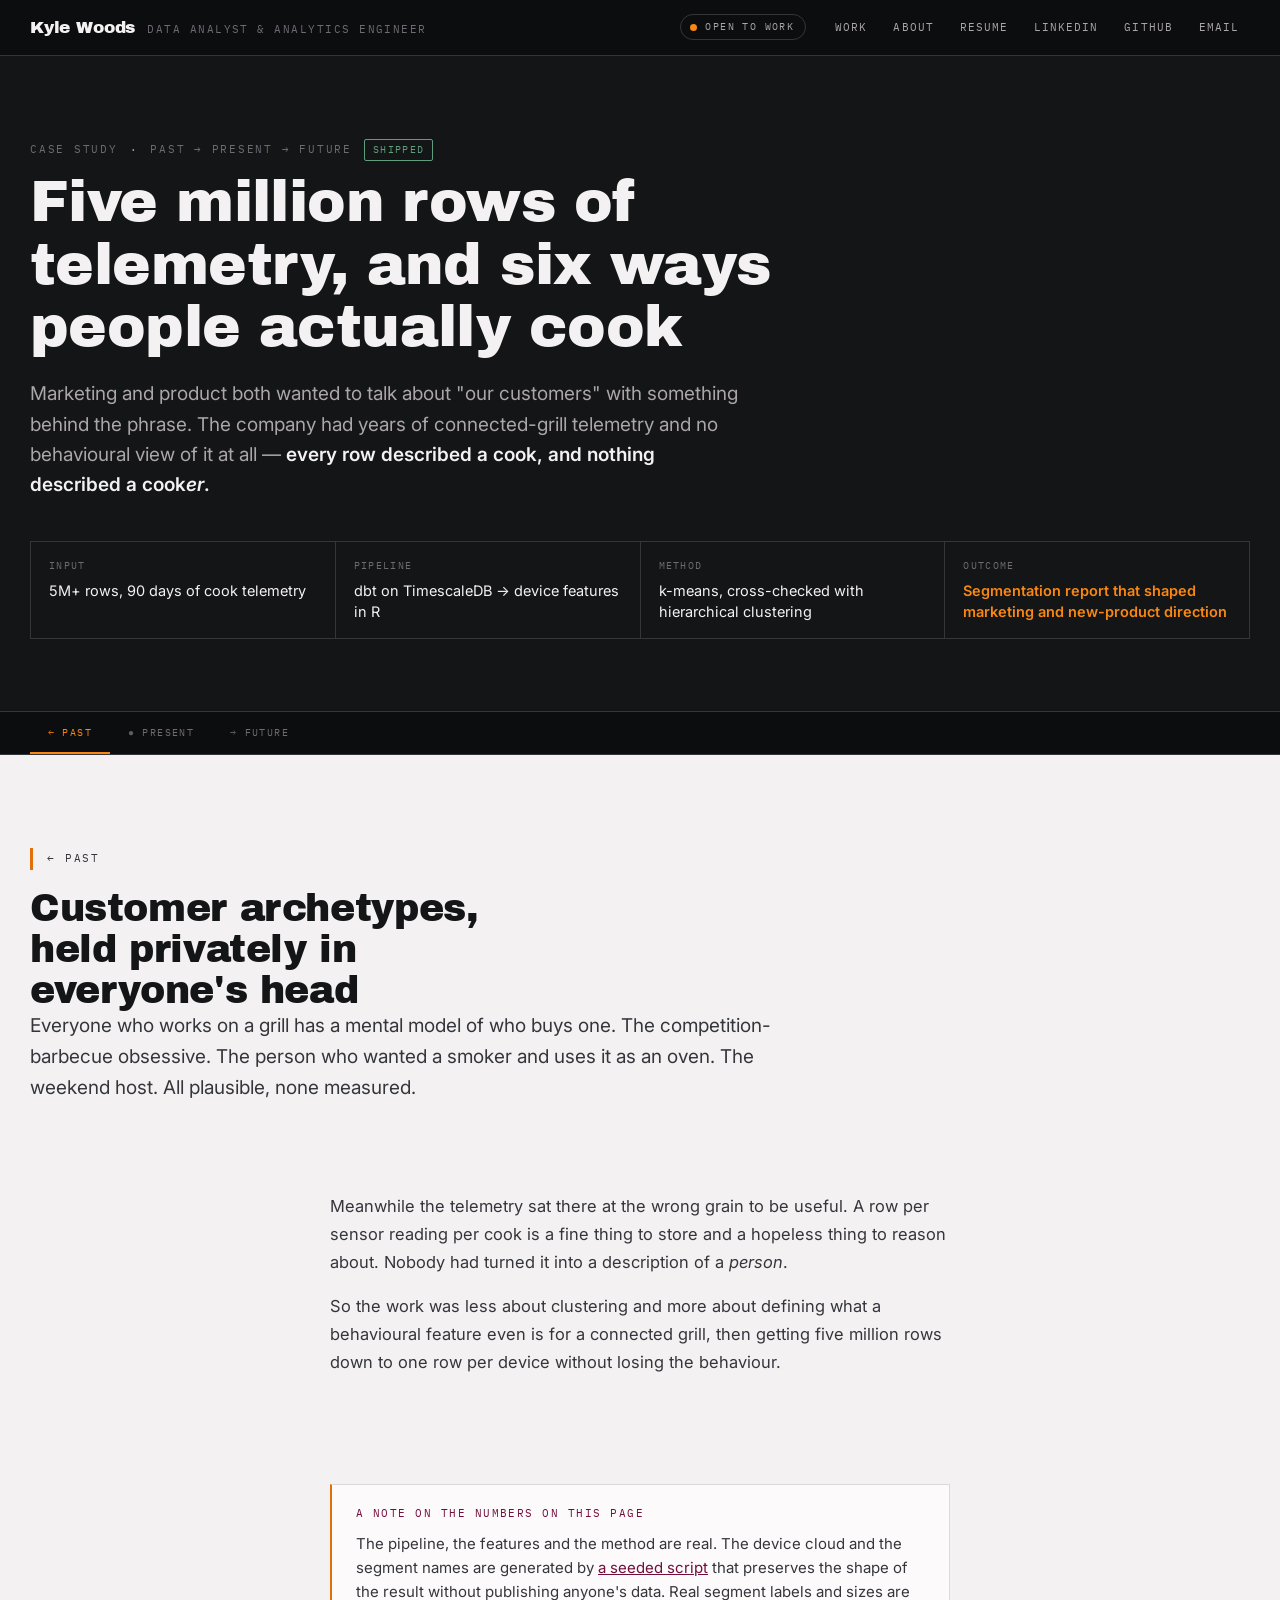
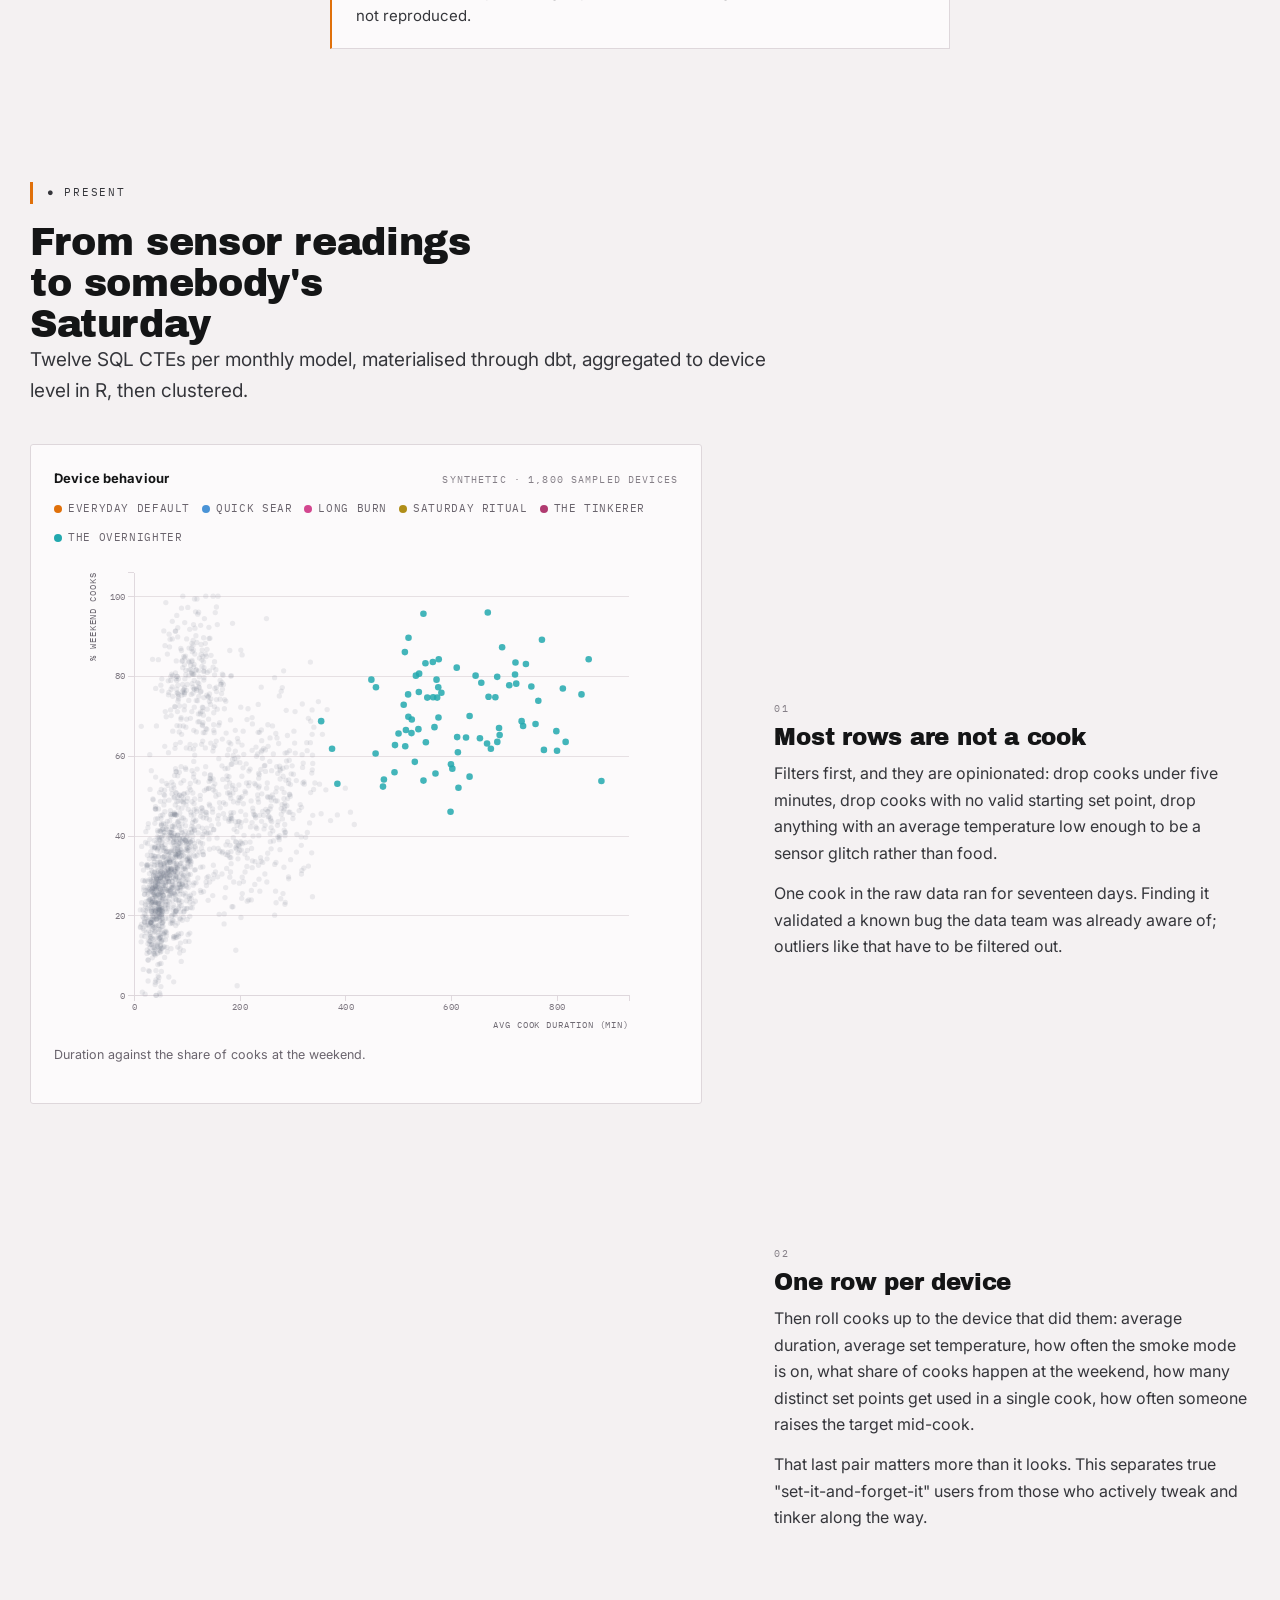
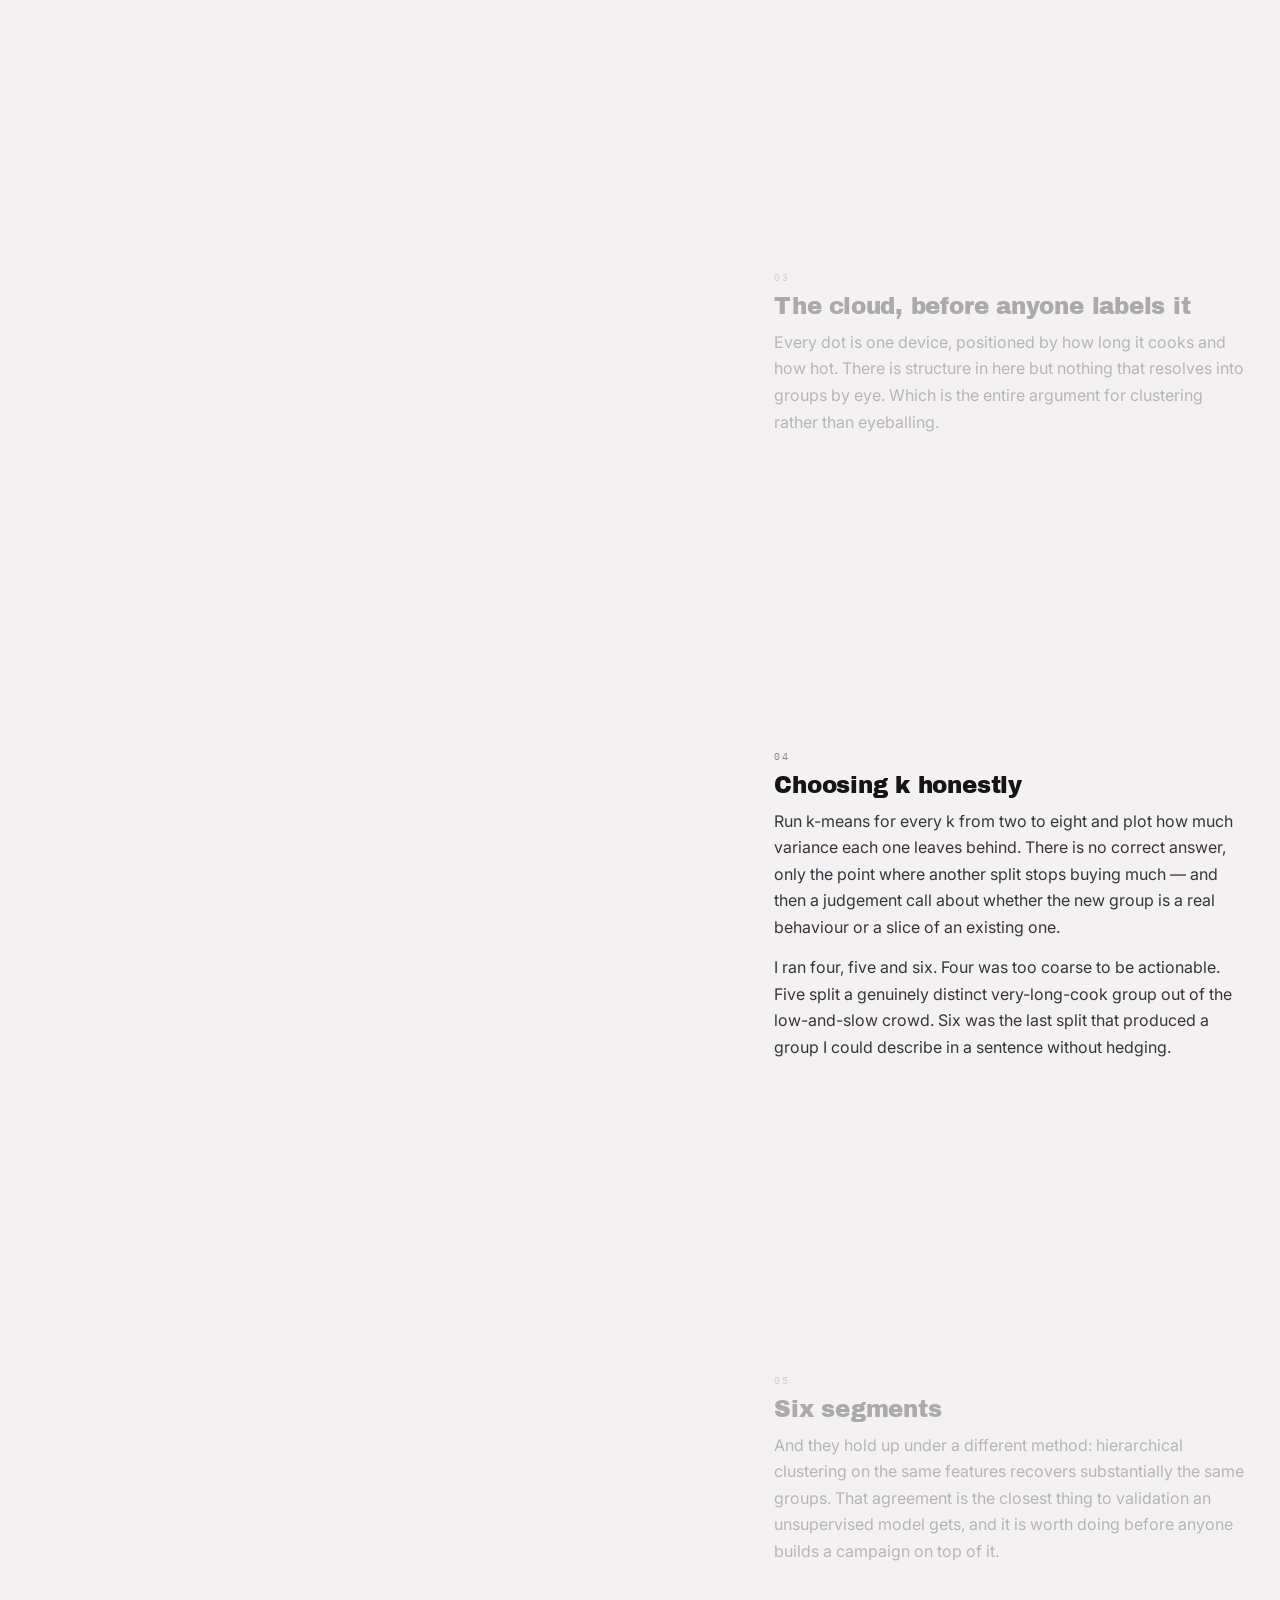
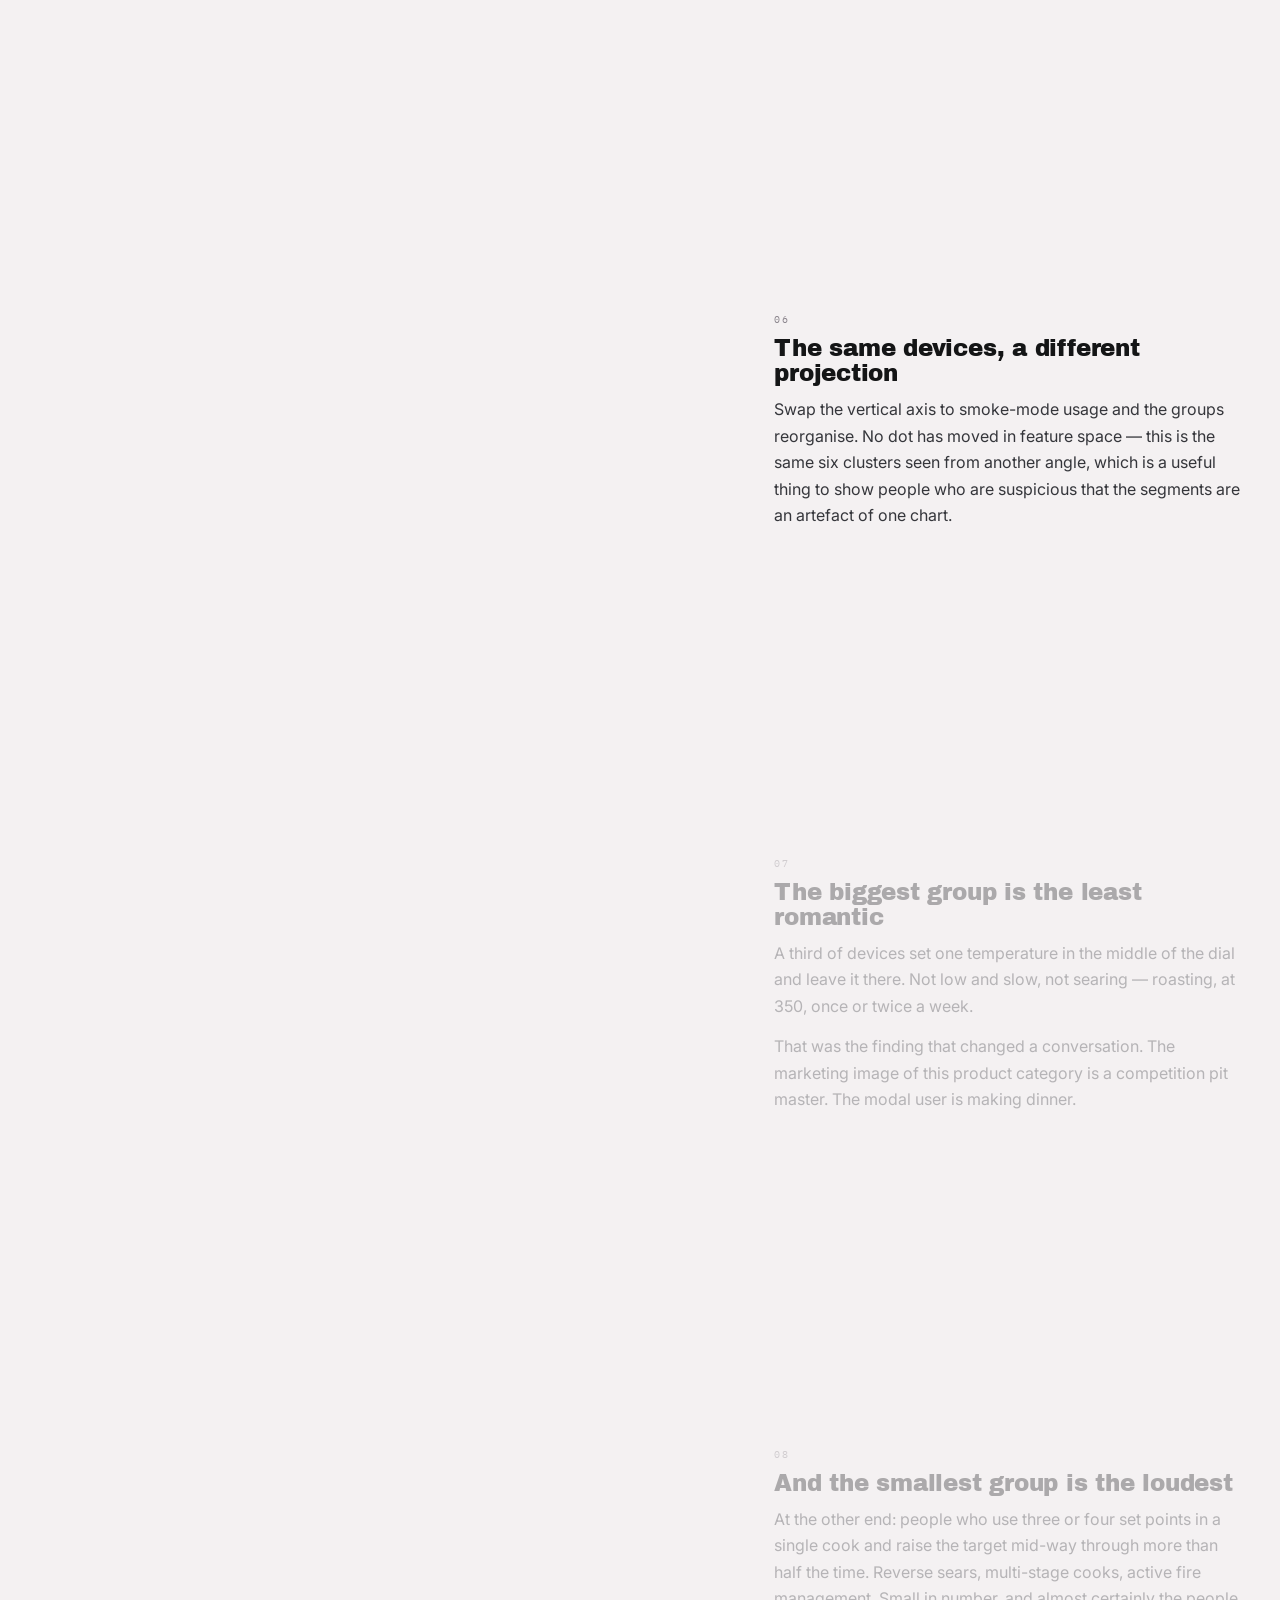
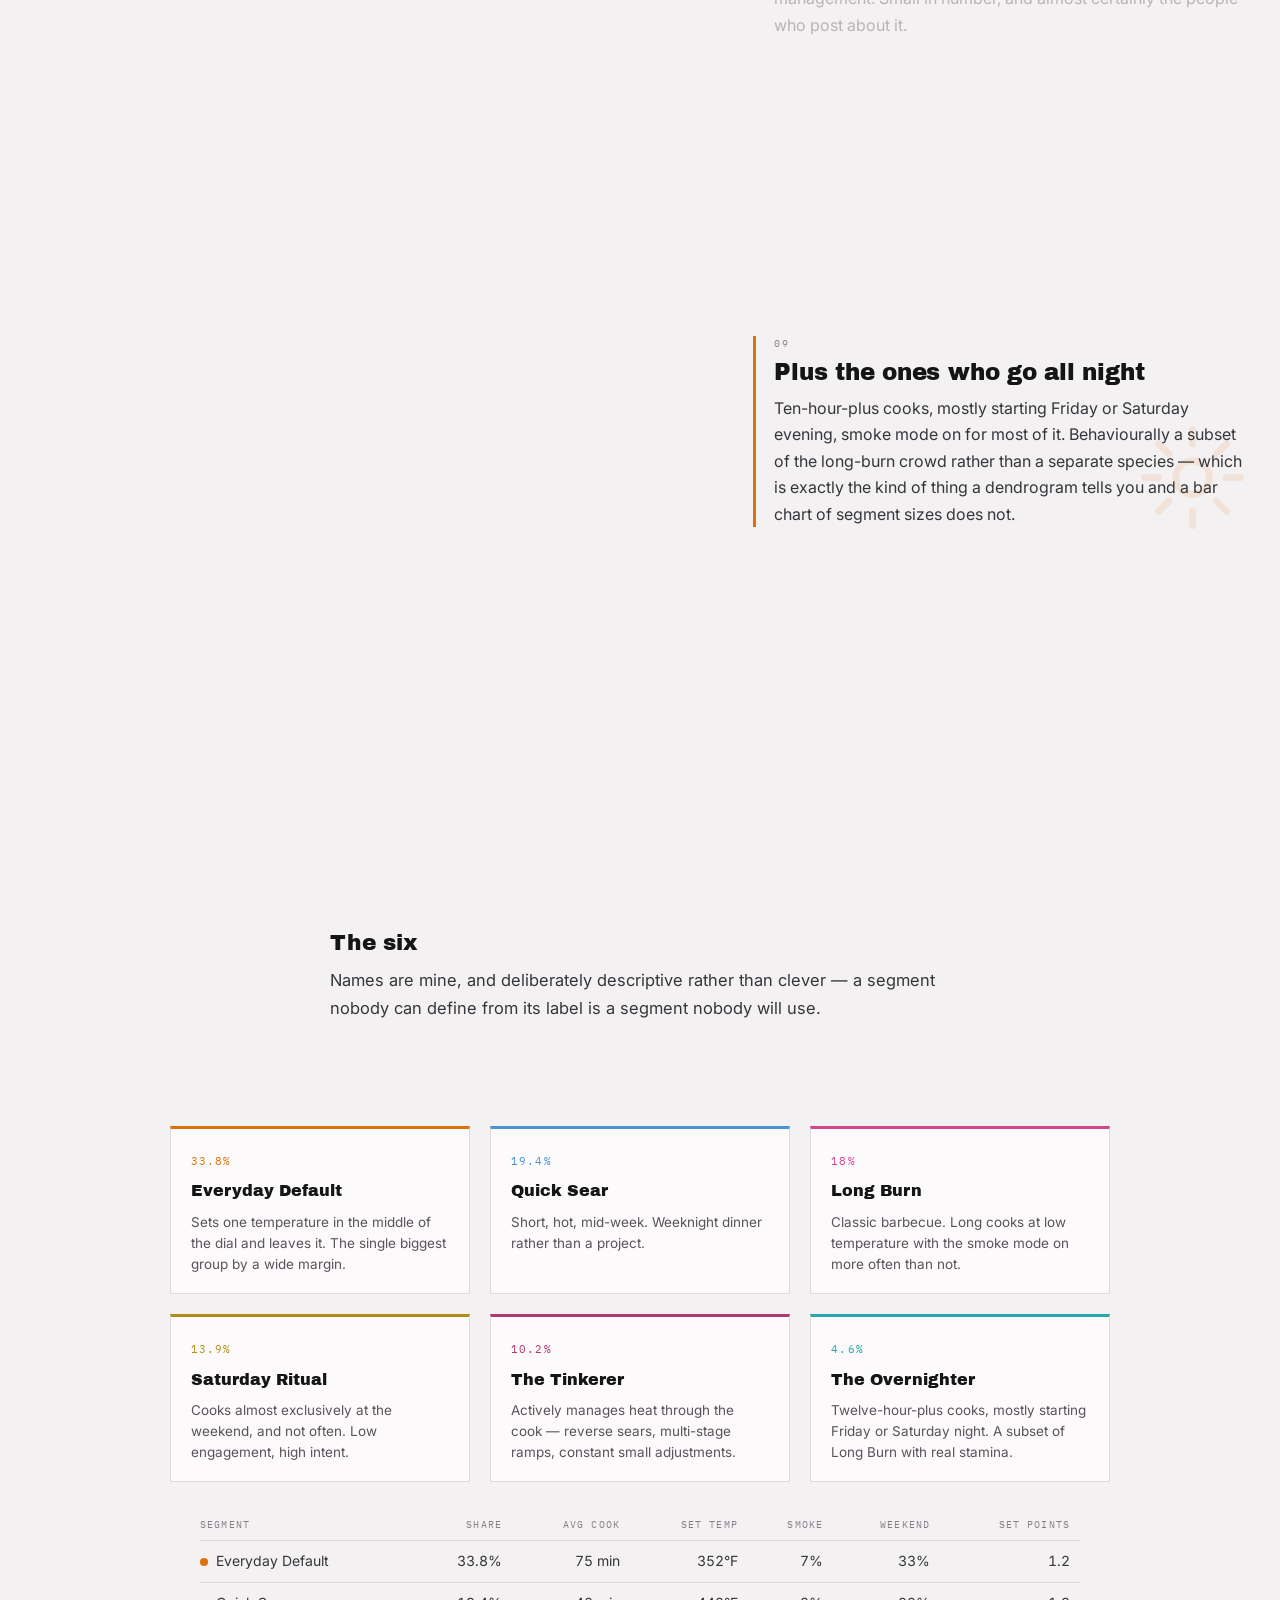
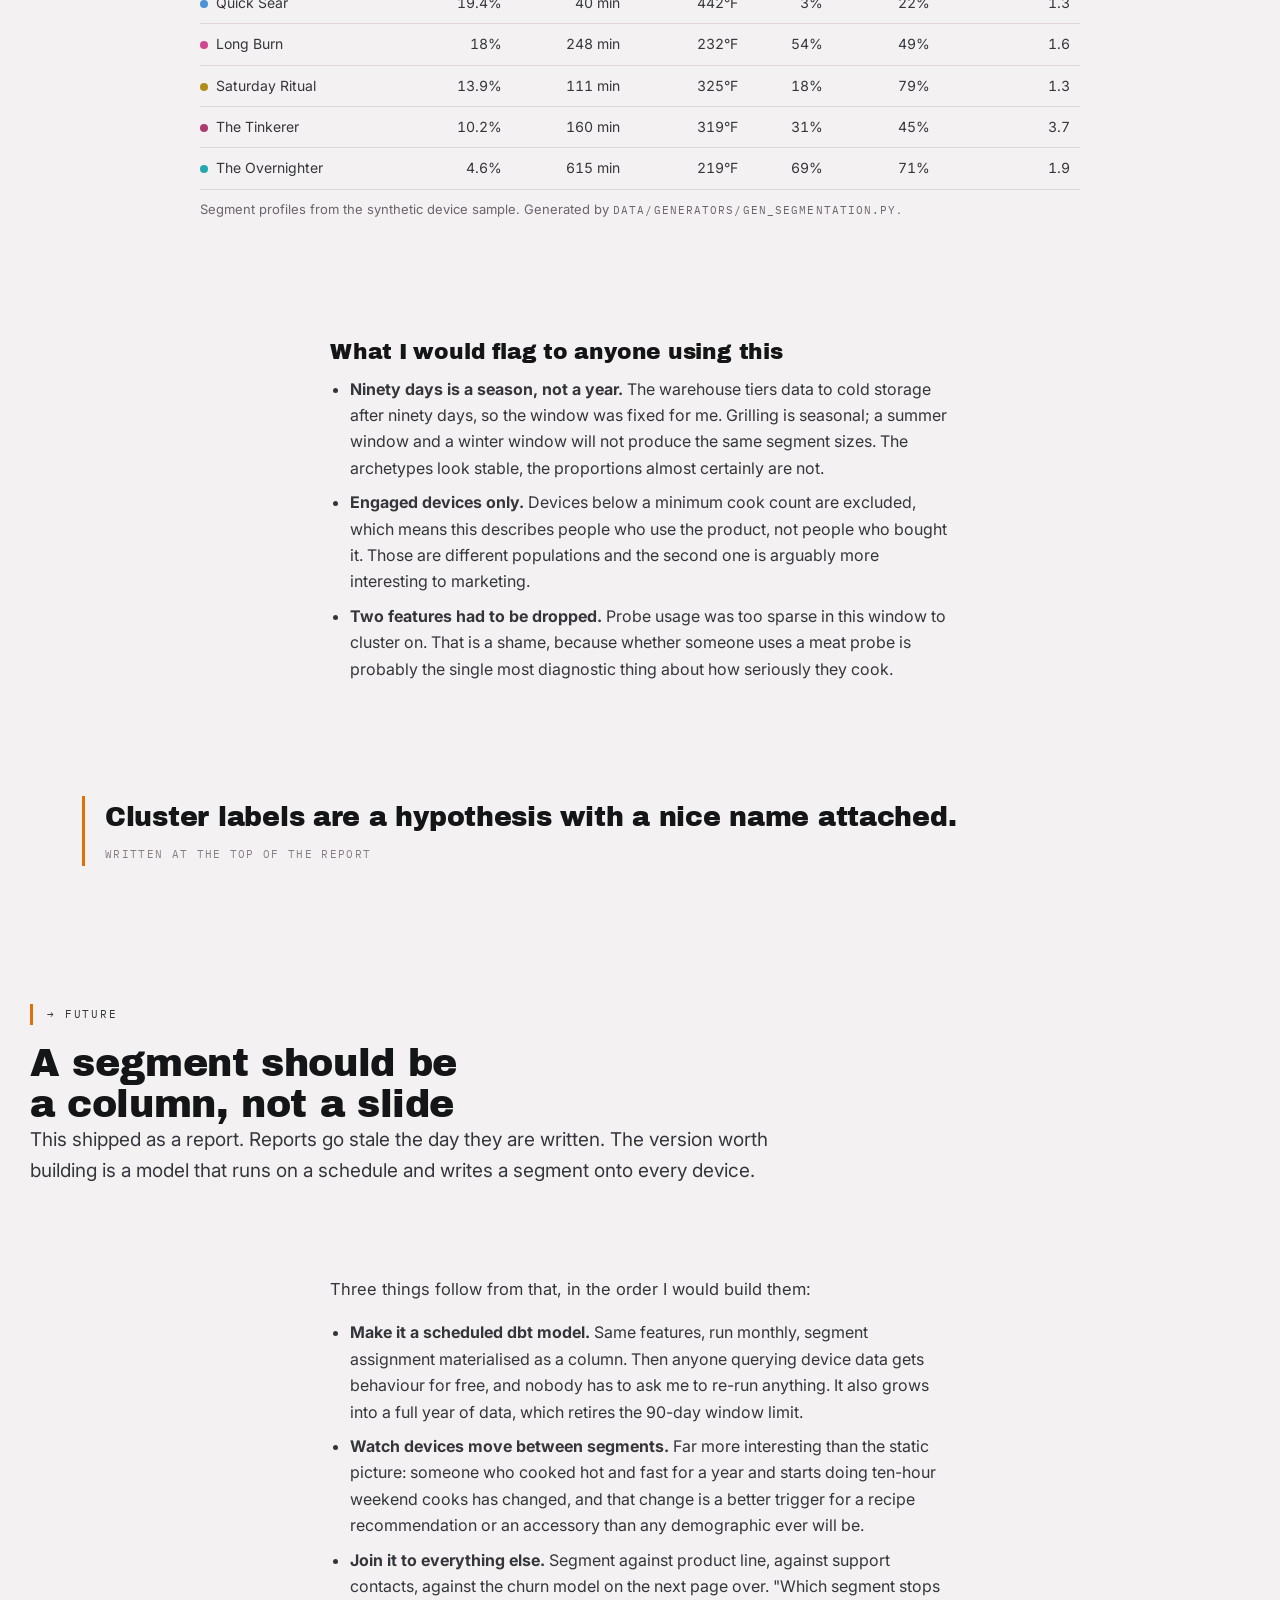
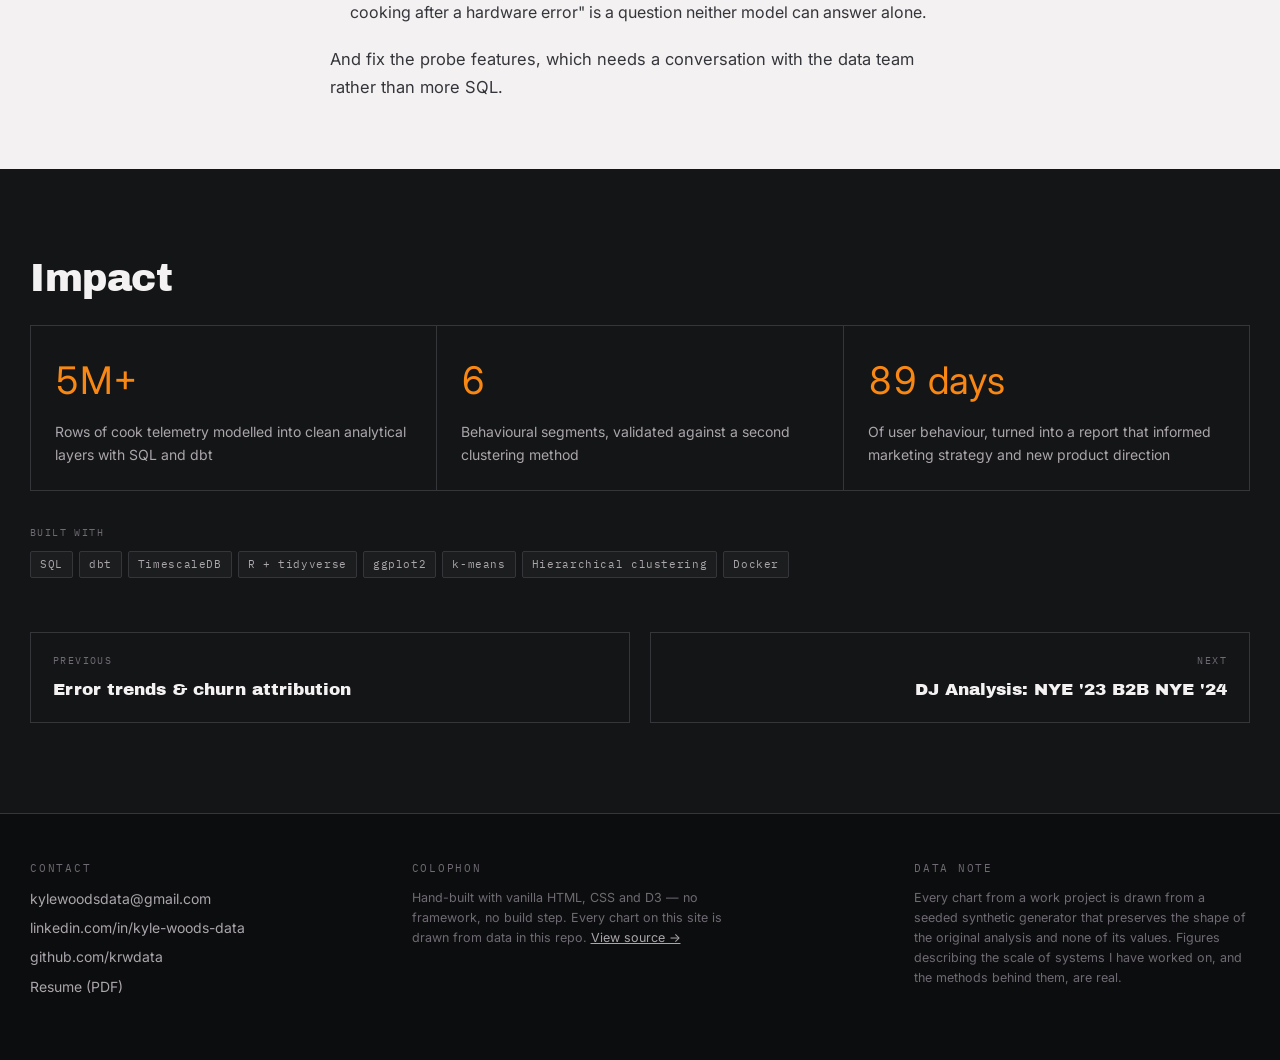
==== commit 1370c514: "Segmentation and DJ copy pass Twelve blocks through content-audit/, mostly cutting. The segmentation" ====
--- a/projects/consumer-segmentation/index.html
+++ b/projects/consumer-segmentation/index.html
@@ -56,12 +56,12 @@
 
       <div class="prose">
         <p>Meanwhile the telemetry sat there at the wrong grain to be useful. A row per sensor reading per cook is a fine thing to store and a hopeless thing to reason about. Nobody had turned it into a description of a <em>person</em>.</p>
-        <p>So the work was less about clustering — that part is a library call — and more about defining what a behavioural feature even is for a grill, then getting five million rows down to one row per device without losing the behaviour on the way.</p>
+        <p>So the work was less about clustering and more about defining what a behavioural feature even is for a connected grill, then getting five million rows down to one row per device without losing the behaviour.</p>
       </div>
 
       <div class="callout">
         <h4>A note on the numbers on this page</h4>
-        <p>The pipeline, the features and the method are real. The device cloud and the segment names are generated by <a href="https://github.com/krwdata/krwdata.github.io/blob/main/data/generators/gen_segmentation.py" data-code="data/generators/gen_segmentation.py" rel="noopener">a seeded script</a> that preserves the shape of the result — a dominant middle group, a long-cook tail, a small high-engagement cluster — without publishing anyone's data. Real segment labels and sizes are not reproduced.</p>
+        <p>The pipeline, the features and the method are real. The device cloud and the segment names are generated by <a href="https://github.com/krwdata/krwdata.github.io/blob/main/data/generators/gen_segmentation.py" data-code="data/generators/gen_segmentation.py" rel="noopener">a seeded script</a> that preserves the shape of the result without publishing anyone's data. Real segment labels and sizes are not reproduced.</p>
       </div>
     </section>
 
@@ -107,20 +107,20 @@
               <span class="step-n">01</span>
               <h3>Most rows are not a cook</h3>
               <p>Filters first, and they are opinionated: drop cooks under five minutes, drop cooks with no valid starting set point, drop anything with an average temperature low enough to be a sensor glitch rather than food.</p>
-              <p>One cook in the raw data ran for seventeen days. Finding it was a good reminder that "average cook duration" is a number you have to earn.</p>
+              <p>One cook in the raw data ran for seventeen days. Finding it validated a known bug the data team was already aware of; outliers like that have to be filtered out.</p>
             </div></div>
 
             <div class="step"><div class="step-card" data-icon="fleet">
               <span class="step-n">02</span>
               <h3>One row per device</h3>
               <p>Then roll cooks up to the device that did them: average duration, average set temperature, how often the smoke mode is on, what share of cooks happen at the weekend, how many distinct set points get used in a single cook, how often someone raises the target mid-cook.</p>
-              <p>That last pair matters more than it looks. They are the difference between someone operating a grill and someone managing a fire.</p>
+              <p>That last pair matters more than it looks. This separates true "set-it-and-forget-it" users from those who actively tweak and tinker along the way.</p>
             </div></div>
 
             <div class="step"><div class="step-card" data-icon="scatter">
               <span class="step-n">03</span>
               <h3>The cloud, before anyone labels it</h3>
-              <p>Every dot is one device, positioned by how long it cooks and how hot. There is structure in here — the dense low-left mass, the wisps heading right and up — but nothing that resolves into groups by eye. Which is the entire argument for clustering rather than eyeballing.</p>
+              <p>Every dot is one device, positioned by how long it cooks and how hot. There is structure in here but nothing that resolves into groups by eye. Which is the entire argument for clustering rather than eyeballing.</p>
             </div></div>
 
             <div class="step"><div class="step-card" data-icon="elbow">
@@ -180,7 +180,7 @@
         <ul>
           <li><strong>Ninety days is a season, not a year.</strong> The warehouse tiers data to cold storage after ninety days, so the window was fixed for me. Grilling is seasonal; a summer window and a winter window will not produce the same segment sizes. The archetypes look stable, the proportions almost certainly are not.</li>
           <li><strong>Engaged devices only.</strong> Devices below a minimum cook count are excluded, which means this describes people who use the product, not people who bought it. Those are different populations and the second one is arguably more interesting to marketing.</li>
-          <li><strong>Two features had to be dropped.</strong> Probe usage — wired and Bluetooth — was too sparse in this window to cluster on. That is a shame, because whether someone uses a meat probe is probably the single most diagnostic thing about how seriously they cook.</li>
+          <li><strong>Two features had to be dropped.</strong> Probe usage was too sparse in this window to cluster on. That is a shame, because whether someone uses a meat probe is probably the single most diagnostic thing about how seriously they cook.</li>
         </ul>
       </div>
 
@@ -200,7 +200,7 @@
       <div class="prose">
         <p>Three things follow from that, in the order I would build them:</p>
         <ul>
-          <li><strong>Make it a scheduled dbt model.</strong> Same features, run monthly, segment assignment materialised as a column. Then anyone querying device data gets behaviour for free, and nobody has to ask me to re-run anything.</li>
+          <li><strong>Make it a scheduled dbt model.</strong> Same features, run monthly, segment assignment materialised as a column. Then anyone querying device data gets behaviour for free, and nobody has to ask me to re-run anything. It also grows into a full year of data, which retires the 90-day window limit.</li>
           <li><strong>Watch devices move between segments.</strong> Far more interesting than the static picture: someone who cooked hot and fast for a year and starts doing ten-hour weekend cooks has changed, and that change is a better trigger for a recipe recommendation or an accessory than any demographic ever will be.</li>
           <li><strong>Join it to everything else.</strong> Segment against product line, against support contacts, against the churn model on the next page over. "Which segment stops cooking after a hardware error" is a question neither model can answer alone.</li>
         </ul>
--- a/assets/css/theme.css
+++ b/assets/css/theme.css
@@ -27,13 +27,26 @@
        --accent-ink      accent *text* on light — the crimson clears 10:1
        --accent-mark-ink prose that has to name a mark by its colour —
                          same hue as --accent-mark, darkened until it clears
-                         4.5:1 on --offwhite (it lands at 5.0:1; the mark
-                         itself is only 3.0:1 and fails as body text)      */
+                         4.5:1 on --offwhite (5.0:1; the mark itself is only
+                         3.0:1 and fails as body text)
+     A pink re-theme was tried and rolled back on 2026-08-15. The tokens are
+     wired so it is a values-only change — see content-audit/../theme-lab.html
+     for the bench, which still carries the pink preset.                   */
   --accent:          #F88714;
+  /* The accent as a bare RGB triple. rgba() cannot take a hex custom property,
+     so the pulse glow and the disclosure tint used to hardcode these numbers
+     and stayed orange through a re-theme. Keep in step with --accent above;
+     it is the one duplication the format forces. */
+  --accent-rgb:      248, 135, 20;
   --accent-hi:       #FFA13B;
   --accent-mark:     #E0700A;
   --accent-mark-ink: #A85207;
   --accent-ink:      #720E3D;
+
+  /* Photo duotone. Its own token rather than reaching for --crimson directly,
+     so the photo treatment can be re-pointed without touching a brand colour.
+     Currently the crimson, which is where it started. */
+  --duotone:         #720E3D;
 
   /* --- text & lines ---------------------------------------------------- */
   --ash:       #ABA5AC;
@@ -140,7 +153,7 @@
 /* --- skip link ------------------------------------------------------------ */
 .skip {
   position: absolute; left: -9999px; top: 0; z-index: 999;
-  background: var(--accent); color: #fff; padding: 10px 16px; font: 600 14px var(--font-body);
+  background: var(--accent); color: var(--onyx); padding: 10px 16px; font: 600 14px var(--font-body);
 }
 .skip:focus { left: 8px; top: 8px; }
 
@@ -166,12 +179,12 @@
 }
 .status-dot {
   width: 7px; height: 7px; border-radius: 50%; background: var(--accent);
-  box-shadow: 0 0 0 0 rgba(248,135,20,.55); animation: pulse 2.4s ease-out infinite;
+  box-shadow: 0 0 0 0 rgba(var(--accent-rgb), .55); animation: pulse 2.4s ease-out infinite;
 }
 @keyframes pulse {
-  0%   { box-shadow: 0 0 0 0 rgba(248,135,20,.5); }
-  70%  { box-shadow: 0 0 0 7px rgba(248,135,20,0); }
-  100% { box-shadow: 0 0 0 0 rgba(248,135,20,0); }
+  0%   { box-shadow: 0 0 0 0 rgba(var(--accent-rgb), .5); }
+  70%  { box-shadow: 0 0 0 7px rgba(var(--accent-rgb), 0); }
+  100% { box-shadow: 0 0 0 0 rgba(var(--accent-rgb), 0); }
 }
 
 .head-links { display: flex; gap: 4px; flex-wrap: wrap; }
--- a/assets/css/case-study.css
+++ b/assets/css/case-study.css
@@ -20,7 +20,7 @@
 .cs-hero--media .cs-facts { grid-column: 1 / -1; }
 .cs-hero-photo { border: 1px solid var(--rule); border-radius: var(--radius); overflow: hidden; position: relative; }
 .cs-hero-photo img { width: 100%; height: auto; aspect-ratio: 1; object-fit: cover; filter: grayscale(1) contrast(1.05); transition: filter var(--t-slow); }
-.cs-hero-photo::after { content: ''; position: absolute; inset: 0; background: var(--crimson); mix-blend-mode: color; opacity: .55; transition: opacity var(--t-slow); }
+.cs-hero-photo::after { content: ''; position: absolute; inset: 0; background: var(--duotone); mix-blend-mode: color; opacity: .55; transition: opacity var(--t-slow); }
 .cs-hero--media:hover .cs-hero-photo img { filter: none; }
 .cs-hero--media:hover .cs-hero-photo::after { opacity: 0; }
 .cs-hero-photo-cap { font-family: var(--font-mono); font-size: 9.5px; letter-spacing: .12em; text-transform: uppercase; color: var(--ash-dim); margin-top: 8px; }
@@ -154,7 +154,16 @@
 .code {
   font-family: var(--font-mono); font-size: 12.5px; line-height: 1.65;
   background: var(--onyx-deep); color: #D6D0CA; border-radius: var(--radius);
-  padding: 18px 20px; overflow-x: auto; margin: 24px auto; max-width: var(--readw);
+  /* Wider than the prose it sits among, and deliberately so. --readw is 62ch
+     measured in the BODY font; this block renders in mono, and its longest
+     line is 74 characters, so the reading measure guaranteed a horizontal
+     scrollbar on the one element where scrolling to read a line is worst.
+     82ch resolves against this element's own mono font and includes the
+     padding, so the longest line lands with a little room to spare. The
+     min() keeps it inside the column on narrow screens, where overflow-x
+     stays as the fallback. */
+  padding: 18px 20px; overflow-x: auto; margin: 24px auto;
+  max-width: min(100%, 82ch);
   border-left: 2px solid var(--accent-mark);
 }
 .code .c { color: #7C8B93; }        /* comment */
@@ -252,6 +261,14 @@
 .callout--scale .scale-fig p {
   margin: 8px 0 0; font-size: 13.5px; line-height: 1.45; color: #57525A;
 }
+/* Below ~620px the column is narrower than 74 mono characters at 12.5px, so
+   the block scrolls again. A step down in size buys back the tablet widths.
+   On a phone it still scrolls and that is the right answer — shrinking far
+   enough to fit would put the code under 9px. */
+@media (max-width: 620px) {
+  .code { font-size: 11px; }
+}
+
 @media (max-width: 520px) {
   .callout--scale .scale-figs { grid-template-columns: 1fr; gap: 18px; }
 }
